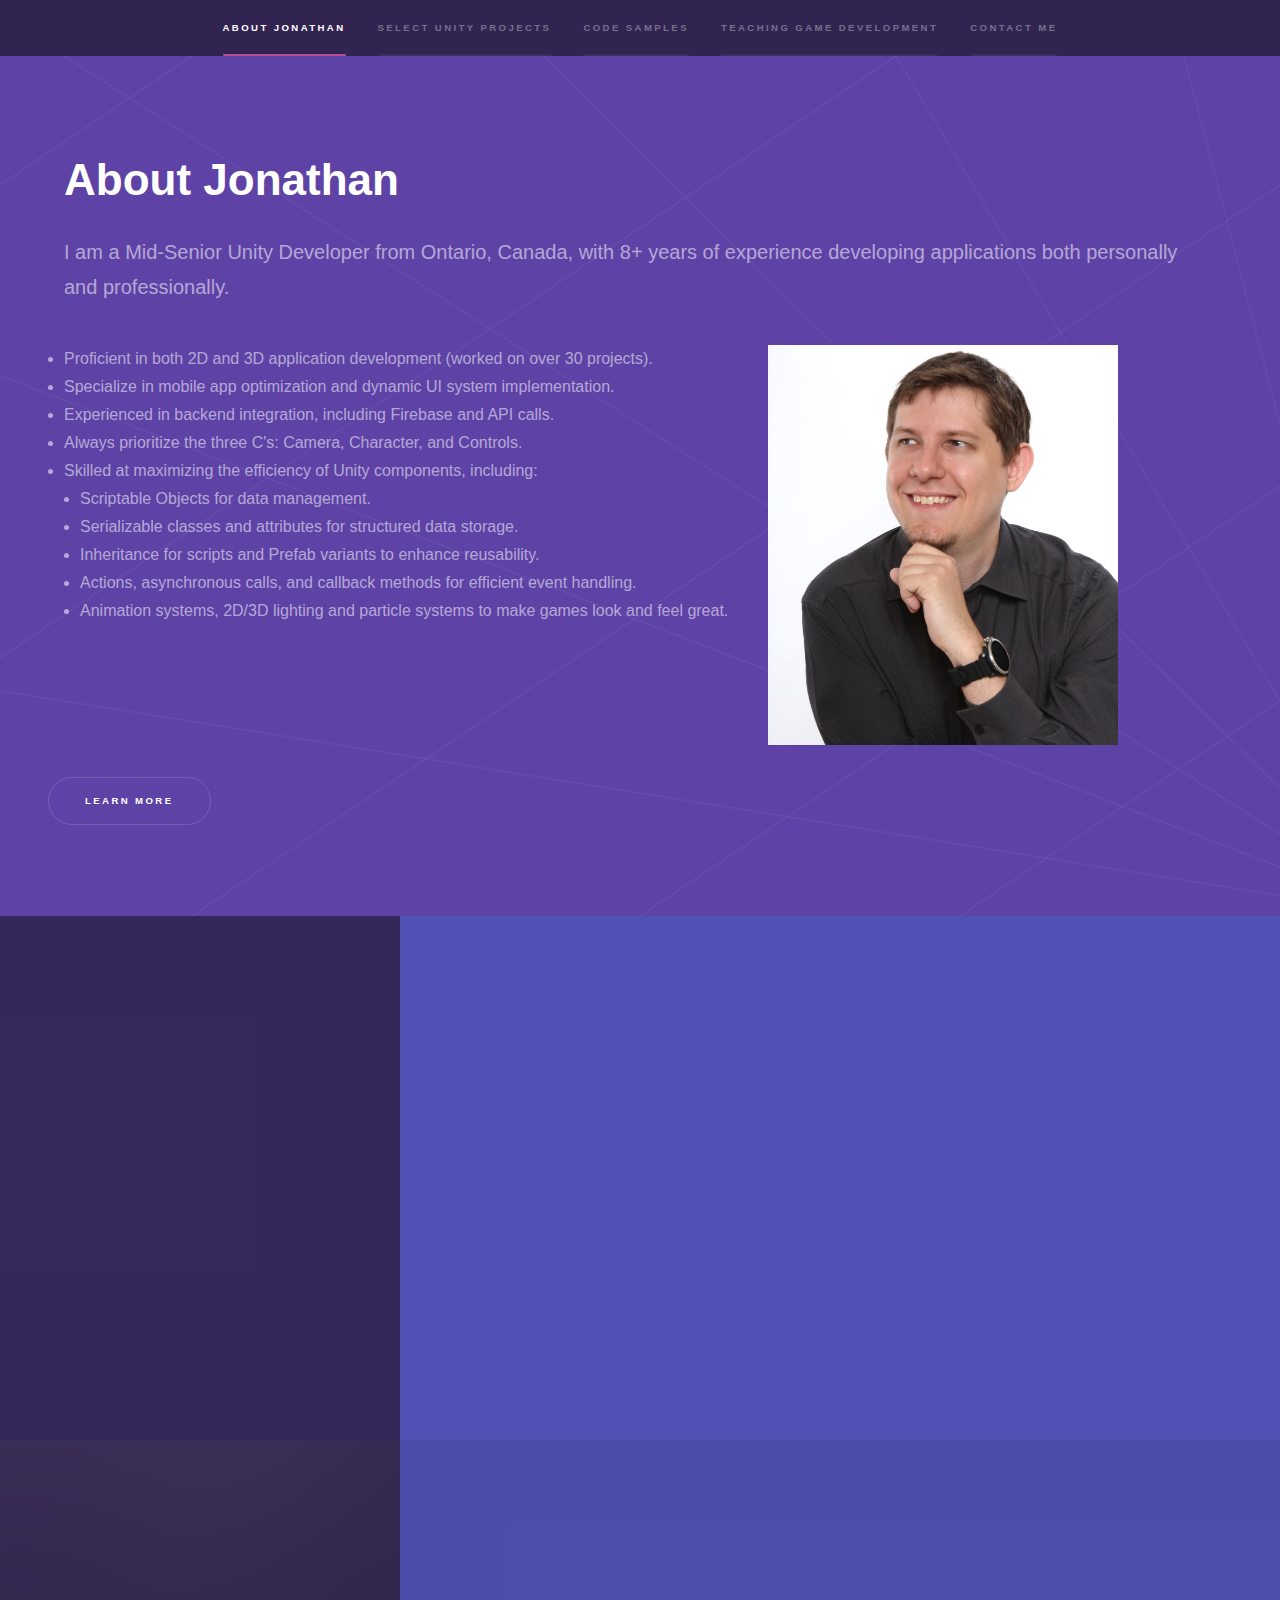
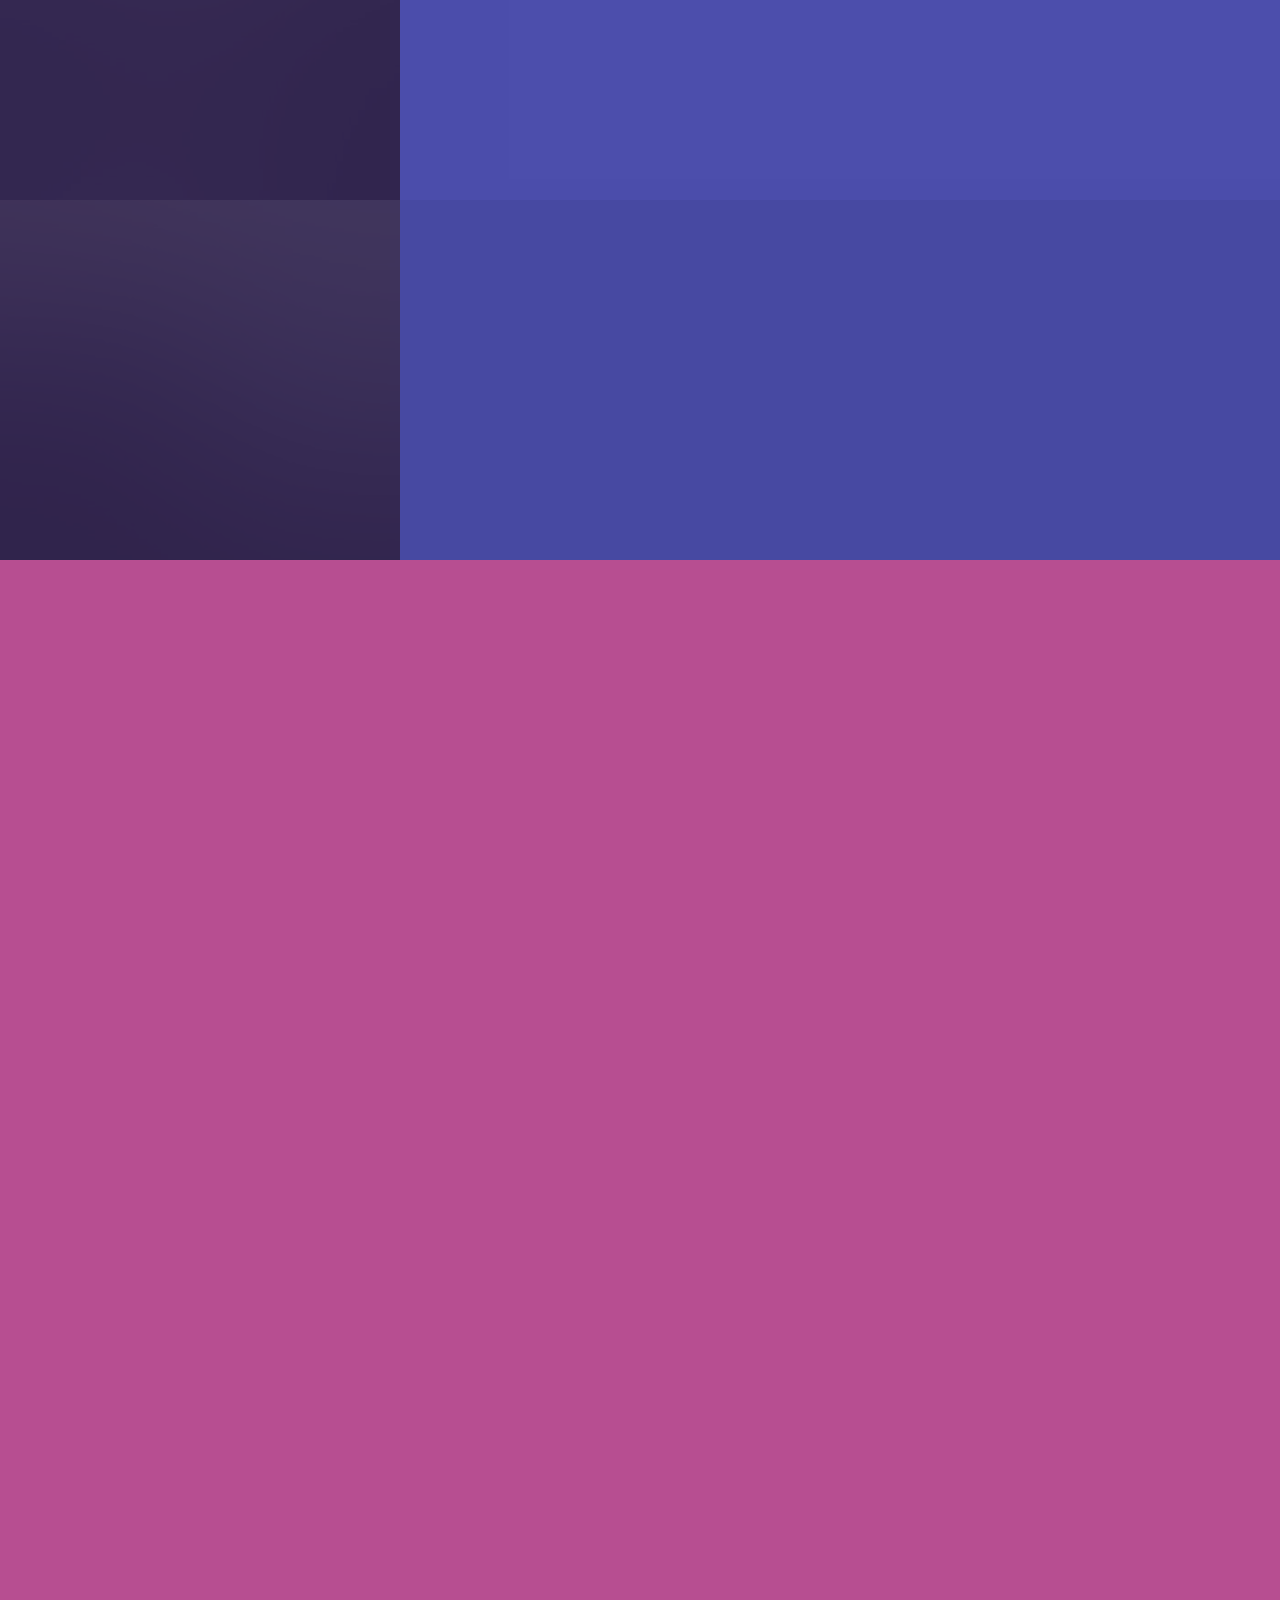
==== index.html @ 23753775 "March 5-2" ====
<!DOCTYPE HTML>
<!--
	Hyperspace by HTML5 UP
	html5up.net | @ajlkn
	Free for personal and commercial use under the CCA 3.0 license (html5up.net/license)
-->
<html>
	<head>
		<title>Jonathan Holowka - Unity Developer</title>
		<meta charset="utf-8" />
		<meta name="viewport" content="width=device-width, initial-scale=1, user-scalable=no" />
		<link rel="stylesheet" href="assets/css/main.css" />
		<noscript><link rel="stylesheet" href="assets/css/noscript.css" /></noscript>
	</head>
	<body class="is-preload">

		<!-- Sidebar -->
			<section id="sidebar">
				<div class="inner">
					<nav>
						<ul>
							<li><a href="#intro">About Jonathan</a></li>
							<li><a href="#one">Select Unity Projects</a></li>
							<li><a href="#two">Code Samples</a></li>
							<li><a href="#three">Teaching Game Development</a></li>
							<li><a href="#four">Contact Me</a></li>
						</ul>
					</nav>
				</div>
			</section>

		<!-- Wrapper -->
			<div id="wrapper">

				<!-- Intro -->
					<section id="intro" class="wrapper style1 fullscreen fade-up">
						<div class="inner">
							<h1>About Jonathan</h1>
							<p>I am a Mid-Senior Unity Developer from Ontario, Canada, with 8+ years of experience developing applications both personally and professionally.</p>
							<ul class = "actions">
							<ul>
								<li>
								Proficient in both 2D and 3D application development (worked on over 30 projects).
								</li>
								<li>
								Specialize in mobile app optimization and dynamic UI system implementation.
								</li>
								<li>
								Experienced in backend integration, including Firebase and API calls.
								</li>
								<li>
								Always prioritize the three C's: Camera, Character, and Controls.
								</li>
								<li>
								Skilled at maximizing the efficiency of Unity components, including:
								<ul>
									<li>Scriptable Objects for data management.</li>
									<li>Serializable classes and attributes for structured data storage.</li>
									<li>Inheritance for scripts and Prefab variants to enhance reusability.</li>
									<li>Actions, asynchronous calls, and callback methods for efficient event handling.</li>
									<li>Animation systems, 2D/3D lighting and particle systems to make games look and feel great.</li>
								</ul>
								</li>
							</ul>
							<img src="images/jonathan2.jpg" alt="Jonathan Holowka - Unity Developer"
     						style="width: 350px; height: 400px; object-fit: cover;">
							</ul>
							<ul class="actions">
								<li><a href="#one" class="button scrolly">Learn more</a></li>
							</ul>
						</div>
					</section>

				<!-- One -->
					<section id="one" class="wrapper style2 spotlights">
						<section>
							<a href="#" class="image"><img src="gifs/zbb1.gif" alt="Zombie Barrel Blast Gameplay" data-position="center center" /></a>
							<div class="content">
								<div class="inner">
									<h2>Zombie Barrel Blast</h2>
										<p>This is a 2D platformer game, currently under development.
											I am the Lead Unity Developer and the Project Manager for the small multidisciplinary team
											responsible for this game's development. Its features include:
									</p>
									<ul class="actions">
										<ul>
											<li>Realistic physics</li>
											<li>Procedural level generation</li>
											<li>Custom levels with editor tools</li>
											<li>Day/night cycles and weather</li>
										</ul>
										<ul>
											<li>Enemy AI for player detection and chasing</li>
											<li>Parallax, Post-Processing and VFX</li>
											<li>Character select</li>
											<li>Achievements and statistics</li>
										</ul>
									</ul>

									<ul class="actions">
										<li><a href="generic.html" class="button">Deep Dive</a></li>
										<li><a href="https://impress.games/press-kit/wild-cockatiel-games/zombie-barrel-blast" target="_blank" class="button">Press Kit</a></li>
										<li><a href="https://store.steampowered.com/app/1941490/Zombie_Barrel_Blast/?beta=0" target="_blank" class="button">Steam Page</a></li>
									</ul>
								</div>
							</div>
						</section>
						<section>
							<a href="#" class="image"><img src="images/pic02.jpg" alt="" data-position="top center" /></a>
							<div class="content">
								<div class="inner">
									<h2>MyDojo World</h2>
									<p>This is a 2D-isometric "city-builder" game I was the lead developer for during my tenure at Raccoopack Media. The project involved
										building a decoration system, an adventure mode, a level-up system, and integrating Firebase API for data transfer between Unity and React.
									</p>
									<ul class="actions">
										<li><a href="generic.html" class="button">Learn more</a></li>
									</ul>
								</div>
							</div>
						</section>
						<section>
							<a href="#" class="image"><img src="images/pic03.jpg" alt="" data-position="25% 25%" /></a>
							<div class="content">
								<div class="inner">
									<h2>Ultricies aliquam</h2>
									<p>Phasellus convallis elit id ullamcorper pulvinar. Duis aliquam turpis mauris, eu ultricies erat malesuada quis. Aliquam dapibus.</p>
									<ul class="actions">
										<li><a href="generic.html" class="button">Learn more</a></li>
									</ul>
								</div>
							</div>
						</section>
					</section>

				<!-- Two -->
					<section id="two" class="wrapper style3 fade-up">
						<div class="inner">
							<h2>Code Samples</h2>
							<p>Phasellus convallis elit id ullamcorper pulvinar. Duis aliquam turpis mauris, eu ultricies erat malesuada quis. Aliquam dapibus, lacus eget hendrerit bibendum, urna est aliquam sem, sit amet imperdiet est velit quis lorem.</p>
							<div class="features">
								<section>
									<span class="icon solid major fa-code"></span>
									<h3>Lorem ipsum amet</h3>
									<p>Phasellus convallis elit id ullam corper amet et pulvinar. Duis aliquam turpis mauris, sed ultricies erat dapibus.</p>
								</section>
								<section>
									<span class="icon solid major fa-lock"></span>
									<h3>Aliquam sed nullam</h3>
									<p>Phasellus convallis elit id ullam corper amet et pulvinar. Duis aliquam turpis mauris, sed ultricies erat dapibus.</p>
								</section>
								<section>
									<span class="icon solid major fa-cog"></span>
									<h3>Sed erat ullam corper</h3>
									<p>Phasellus convallis elit id ullam corper amet et pulvinar. Duis aliquam turpis mauris, sed ultricies erat dapibus.</p>
								</section>
								<section>
									<span class="icon solid major fa-desktop"></span>
									<h3>Veroeros quis lorem</h3>
									<p>Phasellus convallis elit id ullam corper amet et pulvinar. Duis aliquam turpis mauris, sed ultricies erat dapibus.</p>
								</section>
								<section>
									<span class="icon solid major fa-link"></span>
									<h3>Urna quis bibendum</h3>
									<p>Phasellus convallis elit id ullam corper amet et pulvinar. Duis aliquam turpis mauris, sed ultricies erat dapibus.</p>
								</section>
								<section>
									<span class="icon major fa-gem"></span>
									<h3>Aliquam urna dapibus</h3>
									<p>Phasellus convallis elit id ullam corper amet et pulvinar. Duis aliquam turpis mauris, sed ultricies erat dapibus.</p>
								</section>
							</div>
							<ul class="actions">
								<li><a href="generic.html" class="button">Learn more</a></li>
							</ul>
						</div>
					</section>

									<!-- Three -->
					<section id="three" class="wrapper style3 fade-up">
						<div class="inner">
							<h2>Teaching Game Development</h2>
							<p>Phasellus convallis elit id ullamcorper pulvinar. Duis aliquam turpis mauris, eu ultricies erat malesuada quis. Aliquam dapibus, lacus eget hendrerit bibendum, urna est aliquam sem, sit amet imperdiet est velit quis lorem.</p>
							<div class="features">
								<section>
									<span class="icon solid major fa-code"></span>
									<h3>Lorem ipsum amet</h3>
									<p>Phasellus convallis elit id ullam corper amet et pulvinar. Duis aliquam turpis mauris, sed ultricies erat dapibus.</p>
								</section>
								<section>
									<span class="icon solid major fa-lock"></span>
									<h3>Aliquam sed nullam</h3>
									<p>Phasellus convallis elit id ullam corper amet et pulvinar. Duis aliquam turpis mauris, sed ultricies erat dapibus.</p>
								</section>
								<section>
									<span class="icon solid major fa-cog"></span>
									<h3>Sed erat ullam corper</h3>
									<p>Phasellus convallis elit id ullam corper amet et pulvinar. Duis aliquam turpis mauris, sed ultricies erat dapibus.</p>
								</section>
								<section>
									<span class="icon solid major fa-desktop"></span>
									<h3>Veroeros quis lorem</h3>
									<p>Phasellus convallis elit id ullam corper amet et pulvinar. Duis aliquam turpis mauris, sed ultricies erat dapibus.</p>
								</section>
								<section>
									<span class="icon solid major fa-link"></span>
									<h3>Urna quis bibendum</h3>
									<p>Phasellus convallis elit id ullam corper amet et pulvinar. Duis aliquam turpis mauris, sed ultricies erat dapibus.</p>
								</section>
								<section>
									<span class="icon major fa-gem"></span>
									<h3>Aliquam urna dapibus</h3>
									<p>Phasellus convallis elit id ullam corper amet et pulvinar. Duis aliquam turpis mauris, sed ultricies erat dapibus.</p>
								</section>
							</div>
							<ul class="actions">
								<li><a href="generic.html" class="button">Learn more</a></li>
							</ul>
						</div>
					</section>

				<!-- Three -->
					<section id="four" class="wrapper style1 fade-up">
						<div class="inner">
							<h2>Contact Me</h2>
							<p>Phasellus convallis elit id ullamcorper pulvinar. Duis aliquam turpis mauris, eu ultricies erat malesuada quis. Aliquam dapibus, lacus eget hendrerit bibendum, urna est aliquam sem, sit amet imperdiet est velit quis lorem.</p>
							<div class="split style1">
								<section>
									<form method="post" action="https://formsubmit.co/jholowka@gmail.com">
										<div class="fields">
											<div class="field half">
												<label for="name">Name</label>
												<input type="text" name="name" id="name" />
											</div>
											<div class="field half">
												<label for="email">Email</label>
												<input type="text" name="email" id="email" />
											</div>
											<div class="field">
												<label for="message">Message</label>
												<textarea name="message" id="message" rows="5"></textarea>
											</div>
										</div>
										<ul class="actions">
											<li><a href="" class="button submit">Send Message</a></li>
										</ul>
									</form>
								</section>
								<section>
									<ul class="contact">
										<li>
											<h3>Email</h3>
											<a href="#">jholowka@gmail.com</a>
										</li>
										<li>
											<h3>Phone</h3>
											<span>(647) 231-7278</span>
										</li>
										<li>
											<h3>Social</h3>
											<ul class="icons">
												<li><a href="https://www.youtube.com/@wildcockatielgames" class="icon brands fa-youtube"  target="_blank" rel="noopener noreferrer"><span class="label">YouTube</span></a></li>
												<li><a href="https://github.com/jholowka" class="icon brands fa-github"><span class="label"  target="_blank" rel="noopener noreferrer">GitHub</span></a></li>
												<li><a href="https://www.linkedin.com/in/jonathan-holowka/" class="icon brands fa-linkedin-in"  target="_blank" rel="noopener noreferrer"><span class="label">LinkedIn</span></a></li>
											</ul>
										</li>
									</ul>
								</section>
							</div>
						</div>
					</section>

			</div>

		<!-- Footer -->
			<footer id="footer" class="wrapper style1-alt">
				<div class="inner">
					<ul class="menu">
						<li>&copy; Untitled. All rights reserved.</li><li>Design: <a href="http://html5up.net">HTML5 UP</a></li>
					</ul>
				</div>
			</footer>

		<!-- Scripts -->
			<script src="assets/js/jquery.min.js"></script>
			<script src="assets/js/jquery.scrollex.min.js"></script>
			<script src="assets/js/jquery.scrolly.min.js"></script>
			<script src="assets/js/browser.min.js"></script>
			<script src="assets/js/breakpoints.min.js"></script>
			<script src="assets/js/util.js"></script>
			<script src="assets/js/main.js"></script>

	</body>
</html>
---- assets/css/main.css ----
@import url(fontawesome-all.min.css);

/*
	Hyperspace by HTML5 UP
	html5up.net | @ajlkn
	Free for personal and commercial use under the CCA 3.0 license (html5up.net/license)
*/

html, body, div, span, applet, object,
iframe, h1, h2, h3, h4, h5, h6, p, blockquote,
pre, a, abbr, acronym, address, big, cite,
code, del, dfn, em, img, ins, kbd, q, s, samp,
small, strike, strong, sub, sup, tt, var, b,
u, i, center, dl, dt, dd, ol, ul, li, fieldset,
form, label, legend, table, caption, tbody,
tfoot, thead, tr, th, td, article, aside,
canvas, details, embed, figure, figcaption,
footer, header, hgroup, menu, nav, output, ruby,
section, summary, time, mark, audio, video {
	margin: 0;
	padding: 0;
	border: 0;
	font-size: 100%;
	font: inherit;
	vertical-align: baseline;}

article, aside, details, figcaption, figure,
footer, header, hgroup, menu, nav, section {
	display: block;}

body {
	line-height: 1;
}

ol, ul {
	list-style: none;
}

blockquote, q {
	quotes: none;
}

	blockquote:before, blockquote:after, q:before, q:after {
		content: '';
		content: none;
	}

table {
	border-collapse: collapse;
	border-spacing: 0;
}

body {
	-webkit-text-size-adjust: none;
}

mark {
	background-color: transparent;
	color: inherit;
}

input::-moz-focus-inner {
	border: 0;
	padding: 0;
}

input, select, textarea {
	-moz-appearance: none;
	-webkit-appearance: none;
	-ms-appearance: none;
	appearance: none;
}

/* Basic */

	@-ms-viewport {
		width: device-width;
	}

	body {
		-ms-overflow-style: scrollbar;
	}

	@media screen and (max-width: 480px) {

		html, body {
			min-width: 320px;
		}

	}

	html {
		box-sizing: border-box;
	}

	*, *:before, *:after {
		box-sizing: inherit;
	}

	body {
		background: #312450;
	}

		body.is-preload *, body.is-preload *:before, body.is-preload *:after {
			-moz-animation: none !important;
			-webkit-animation: none !important;
			-ms-animation: none !important;
			animation: none !important;
			-moz-transition: none !important;
			-webkit-transition: none !important;
			-ms-transition: none !important;
			transition: none !important;
		}

/* Type */

	body, input, select, textarea {
		color: rgba(255, 255, 255, 0.55);
		font-family: Arial, Helvetica, sans-serif;
		font-size: 16.5pt;
		font-weight: normal;
		line-height: 1.75;
	}

		@media screen and (max-width: 1680px) {

			body, input, select, textarea {
				font-size: 13pt;
			}

		}

		@media screen and (max-width: 1280px) {

			body, input, select, textarea {
				font-size: 12pt;
			}

		}

		@media screen and (max-width: 360px) {

			body, input, select, textarea {
				font-size: 11pt;
			}

		}

	a {
		-moz-transition: color 0.2s ease, border-bottom-color 0.2s ease;
		-webkit-transition: color 0.2s ease, border-bottom-color 0.2s ease;
		-ms-transition: color 0.2s ease, border-bottom-color 0.2s ease;
		transition: color 0.2s ease, border-bottom-color 0.2s ease;
		border-bottom: dotted 1px rgba(255, 255, 255, 0.35);
		color: inherit;
		text-decoration: none;
	}

		a:hover {
			border-bottom-color: transparent;
			color: #ffffff;
		}

	strong, b {
		color: #ffffff;
		font-weight: bold;
	}

	em, i {
		font-style: italic;
	}

	p {
		margin: 0 0 2em 0;
	}

	h1, h2, h3, h4, h5, h6 {
		color: #ffffff;
		font-weight: bold;
		line-height: 1.5;
		margin: 0 0 0.5em 0;
	}

		h1 a, h2 a, h3 a, h4 a, h5 a, h6 a {
			color: inherit;
			text-decoration: none;
		}

	h1 {
		font-size: 2.75em;
	}

		h1.major {
			margin: 0 0 1.3em 0;
			position: relative;
			padding-bottom: 0.35em;
		}

			h1.major:after {
				background-image: -moz-linear-gradient(to right, #5e42a6, #b74e91);
				background-image: -webkit-linear-gradient(to right, #5e42a6, #b74e91);
				background-image: -ms-linear-gradient(to right, #5e42a6, #b74e91);
				background-image: linear-gradient(to right, #5e42a6, #b74e91);
				-moz-transition: max-width 0.2s ease;
				-webkit-transition: max-width 0.2s ease;
				-ms-transition: max-width 0.2s ease;
				transition: max-width 0.2s ease;
				border-radius: 0.2em;
				bottom: 0;
				content: '';
				height: 0.05em;
				position: absolute;
				right: 0;
				width: 100%;
			}

	h2 {
		font-size: 1.75em;
	}

	h3 {
		font-size: 1.1em;
	}

	h4 {
		font-size: 1em;
	}

	h5 {
		font-size: 0.8em;
	}

	h6 {
		font-size: 0.6em;
	}

	@media screen and (max-width: 736px) {

		h1 {
			font-size: 2em;
		}

		h2 {
			font-size: 1.25em;
		}

		h3 {
			font-size: 1em;
		}

		h4 {
			font-size: 0.8em;
		}

		h5 {
			font-size: 0.6em;
		}

		h6 {
			font-size: 0.6em;
		}

	}

	sub {
		font-size: 0.8em;
		position: relative;
		top: 0.5em;
	}

	sup {
		font-size: 0.8em;
		position: relative;
		top: -0.5em;
	}

	blockquote {
		border-left: solid 4px rgba(255, 255, 255, 0.15);
		font-style: italic;
		margin: 0 0 2em 0;
		padding: 0.5em 0 0.5em 2em;
	}

	code {
		background: rgba(255, 255, 255, 0.05);
		border-radius: 0.25em;
		border: solid 1px rgba(255, 255, 255, 0.15);
		font-family: "Courier New", monospace;
		font-size: 0.9em;
		margin: 0 0.25em;
		padding: 0.25em 0.65em;
	}

	pre {
		-webkit-overflow-scrolling: touch;
		font-family: "Courier New", monospace;
		font-size: 0.9em;
		margin: 0 0 2em 0;
	}

		pre code {
			display: block;
			line-height: 1.75em;
			padding: 1em 1.5em;
			overflow-x: auto;
		}

	hr {
		border: 0;
		border-bottom: solid 1px rgba(255, 255, 255, 0.15);
		margin: 2em 0;
	}

		hr.major {
			margin: 3em 0;
		}

	.align-left {
		text-align: left;
	}

	.align-center {
		text-align: center;
	}

	.align-right {
		text-align: right;
	}

/* Row */

	.row {
		display: flex;
		flex-wrap: wrap;
		box-sizing: border-box;
		align-items: stretch;
	}

		.row > * {
			box-sizing: border-box;
		}

		.row.gtr-uniform > * > :last-child {
			margin-bottom: 0;
		}

		.row.aln-left {
			justify-content: flex-start;
		}

		.row.aln-center {
			justify-content: center;
		}

		.row.aln-right {
			justify-content: flex-end;
		}

		.row.aln-top {
			align-items: flex-start;
		}

		.row.aln-middle {
			align-items: center;
		}

		.row.aln-bottom {
			align-items: flex-end;
		}

		.row > .imp {
			order: -1;
		}

		.row > .col-1 {
			width: 8.33333%;
		}

		.row > .off-1 {
			margin-left: 8.33333%;
		}

		.row > .col-2 {
			width: 16.66667%;
		}

		.row > .off-2 {
			margin-left: 16.66667%;
		}

		.row > .col-3 {
			width: 25%;
		}

		.row > .off-3 {
			margin-left: 25%;
		}

		.row > .col-4 {
			width: 33.33333%;
		}

		.row > .off-4 {
			margin-left: 33.33333%;
		}

		.row > .col-5 {
			width: 41.66667%;
		}

		.row > .off-5 {
			margin-left: 41.66667%;
		}

		.row > .col-6 {
			width: 50%;
		}

		.row > .off-6 {
			margin-left: 50%;
		}

		.row > .col-7 {
			width: 58.33333%;
		}

		.row > .off-7 {
			margin-left: 58.33333%;
		}

		.row > .col-8 {
			width: 66.66667%;
		}

		.row > .off-8 {
			margin-left: 66.66667%;
		}

		.row > .col-9 {
			width: 75%;
		}

		.row > .off-9 {
			margin-left: 75%;
		}

		.row > .col-10 {
			width: 83.33333%;
		}

		.row > .off-10 {
			margin-left: 83.33333%;
		}

		.row > .col-11 {
			width: 91.66667%;
		}

		.row > .off-11 {
			margin-left: 91.66667%;
		}

		.row > .col-12 {
			width: 100%;
		}

		.row > .off-12 {
			margin-left: 100%;
		}

		.row.gtr-0 {
			margin-top: 0;
			margin-left: 0em;
		}

			.row.gtr-0 > * {
				padding: 0 0 0 0em;
			}

			.row.gtr-0.gtr-uniform {
				margin-top: 0em;
			}

				.row.gtr-0.gtr-uniform > * {
					padding-top: 0em;
				}

		.row.gtr-25 {
			margin-top: 0;
			margin-left: -0.375em;
		}

			.row.gtr-25 > * {
				padding: 0 0 0 0.375em;
			}

			.row.gtr-25.gtr-uniform {
				margin-top: -0.375em;
			}

				.row.gtr-25.gtr-uniform > * {
					padding-top: 0.375em;
				}

		.row.gtr-50 {
			margin-top: 0;
			margin-left: -0.75em;
		}

			.row.gtr-50 > * {
				padding: 0 0 0 0.75em;
			}

			.row.gtr-50.gtr-uniform {
				margin-top: -0.75em;
			}

				.row.gtr-50.gtr-uniform > * {
					padding-top: 0.75em;
				}

		.row {
			margin-top: 0;
			margin-left: -1.5em;
		}

			.row > * {
				padding: 0 0 0 1.5em;
			}

			.row.gtr-uniform {
				margin-top: -1.5em;
			}

				.row.gtr-uniform > * {
					padding-top: 1.5em;
				}

		.row.gtr-150 {
			margin-top: 0;
			margin-left: -2.25em;
		}

			.row.gtr-150 > * {
				padding: 0 0 0 2.25em;
			}

			.row.gtr-150.gtr-uniform {
				margin-top: -2.25em;
			}

				.row.gtr-150.gtr-uniform > * {
					padding-top: 2.25em;
				}

		.row.gtr-200 {
			margin-top: 0;
			margin-left: -3em;
		}

			.row.gtr-200 > * {
				padding: 0 0 0 3em;
			}

			.row.gtr-200.gtr-uniform {
				margin-top: -3em;
			}

				.row.gtr-200.gtr-uniform > * {
					padding-top: 3em;
				}

		@media screen and (max-width: 1680px) {

			.row {
				display: flex;
				flex-wrap: wrap;
				box-sizing: border-box;
				align-items: stretch;
			}

				.row > * {
					box-sizing: border-box;
				}

				.row.gtr-uniform > * > :last-child {
					margin-bottom: 0;
				}

				.row.aln-left {
					justify-content: flex-start;
				}

				.row.aln-center {
					justify-content: center;
				}

				.row.aln-right {
					justify-content: flex-end;
				}

				.row.aln-top {
					align-items: flex-start;
				}

				.row.aln-middle {
					align-items: center;
				}

				.row.aln-bottom {
					align-items: flex-end;
				}

				.row > .imp-xlarge {
					order: -1;
				}

				.row > .col-1-xlarge {
					width: 8.33333%;
				}

				.row > .off-1-xlarge {
					margin-left: 8.33333%;
				}

				.row > .col-2-xlarge {
					width: 16.66667%;
				}

				.row > .off-2-xlarge {
					margin-left: 16.66667%;
				}

				.row > .col-3-xlarge {
					width: 25%;
				}

				.row > .off-3-xlarge {
					margin-left: 25%;
				}

				.row > .col-4-xlarge {
					width: 33.33333%;
				}

				.row > .off-4-xlarge {
					margin-left: 33.33333%;
				}

				.row > .col-5-xlarge {
					width: 41.66667%;
				}

				.row > .off-5-xlarge {
					margin-left: 41.66667%;
				}

				.row > .col-6-xlarge {
					width: 50%;
				}

				.row > .off-6-xlarge {
					margin-left: 50%;
				}

				.row > .col-7-xlarge {
					width: 58.33333%;
				}

				.row > .off-7-xlarge {
					margin-left: 58.33333%;
				}

				.row > .col-8-xlarge {
					width: 66.66667%;
				}

				.row > .off-8-xlarge {
					margin-left: 66.66667%;
				}

				.row > .col-9-xlarge {
					width: 75%;
				}

				.row > .off-9-xlarge {
					margin-left: 75%;
				}

				.row > .col-10-xlarge {
					width: 83.33333%;
				}

				.row > .off-10-xlarge {
					margin-left: 83.33333%;
				}

				.row > .col-11-xlarge {
					width: 91.66667%;
				}

				.row > .off-11-xlarge {
					margin-left: 91.66667%;
				}

				.row > .col-12-xlarge {
					width: 100%;
				}

				.row > .off-12-xlarge {
					margin-left: 100%;
				}

				.row.gtr-0 {
					margin-top: 0;
					margin-left: 0em;
				}

					.row.gtr-0 > * {
						padding: 0 0 0 0em;
					}

					.row.gtr-0.gtr-uniform {
						margin-top: 0em;
					}

						.row.gtr-0.gtr-uniform > * {
							padding-top: 0em;
						}

				.row.gtr-25 {
					margin-top: 0;
					margin-left: -0.375em;
				}

					.row.gtr-25 > * {
						padding: 0 0 0 0.375em;
					}

					.row.gtr-25.gtr-uniform {
						margin-top: -0.375em;
					}

						.row.gtr-25.gtr-uniform > * {
							padding-top: 0.375em;
						}

				.row.gtr-50 {
					margin-top: 0;
					margin-left: -0.75em;
				}

					.row.gtr-50 > * {
						padding: 0 0 0 0.75em;
					}

					.row.gtr-50.gtr-uniform {
						margin-top: -0.75em;
					}

						.row.gtr-50.gtr-uniform > * {
							padding-top: 0.75em;
						}

				.row {
					margin-top: 0;
					margin-left: -1.5em;
				}

					.row > * {
						padding: 0 0 0 1.5em;
					}

					.row.gtr-uniform {
						margin-top: -1.5em;
					}

						.row.gtr-uniform > * {
							padding-top: 1.5em;
						}

				.row.gtr-150 {
					margin-top: 0;
					margin-left: -2.25em;
				}

					.row.gtr-150 > * {
						padding: 0 0 0 2.25em;
					}

					.row.gtr-150.gtr-uniform {
						margin-top: -2.25em;
					}

						.row.gtr-150.gtr-uniform > * {
							padding-top: 2.25em;
						}

				.row.gtr-200 {
					margin-top: 0;
					margin-left: -3em;
				}

					.row.gtr-200 > * {
						padding: 0 0 0 3em;
					}

					.row.gtr-200.gtr-uniform {
						margin-top: -3em;
					}

						.row.gtr-200.gtr-uniform > * {
							padding-top: 3em;
						}

		}

		@media screen and (max-width: 1280px) {

			.row {
				display: flex;
				flex-wrap: wrap;
				box-sizing: border-box;
				align-items: stretch;
			}

				.row > * {
					box-sizing: border-box;
				}

				.row.gtr-uniform > * > :last-child {
					margin-bottom: 0;
				}

				.row.aln-left {
					justify-content: flex-start;
				}

				.row.aln-center {
					justify-content: center;
				}

				.row.aln-right {
					justify-content: flex-end;
				}

				.row.aln-top {
					align-items: flex-start;
				}

				.row.aln-middle {
					align-items: center;
				}

				.row.aln-bottom {
					align-items: flex-end;
				}

				.row > .imp-large {
					order: -1;
				}

				.row > .col-1-large {
					width: 8.33333%;
				}

				.row > .off-1-large {
					margin-left: 8.33333%;
				}

				.row > .col-2-large {
					width: 16.66667%;
				}

				.row > .off-2-large {
					margin-left: 16.66667%;
				}

				.row > .col-3-large {
					width: 25%;
				}

				.row > .off-3-large {
					margin-left: 25%;
				}

				.row > .col-4-large {
					width: 33.33333%;
				}

				.row > .off-4-large {
					margin-left: 33.33333%;
				}

				.row > .col-5-large {
					width: 41.66667%;
				}

				.row > .off-5-large {
					margin-left: 41.66667%;
				}

				.row > .col-6-large {
					width: 50%;
				}

				.row > .off-6-large {
					margin-left: 50%;
				}

				.row > .col-7-large {
					width: 58.33333%;
				}

				.row > .off-7-large {
					margin-left: 58.33333%;
				}

				.row > .col-8-large {
					width: 66.66667%;
				}

				.row > .off-8-large {
					margin-left: 66.66667%;
				}

				.row > .col-9-large {
					width: 75%;
				}

				.row > .off-9-large {
					margin-left: 75%;
				}

				.row > .col-10-large {
					width: 83.33333%;
				}

				.row > .off-10-large {
					margin-left: 83.33333%;
				}

				.row > .col-11-large {
					width: 91.66667%;
				}

				.row > .off-11-large {
					margin-left: 91.66667%;
				}

				.row > .col-12-large {
					width: 100%;
				}

				.row > .off-12-large {
					margin-left: 100%;
				}

				.row.gtr-0 {
					margin-top: 0;
					margin-left: 0em;
				}

					.row.gtr-0 > * {
						padding: 0 0 0 0em;
					}

					.row.gtr-0.gtr-uniform {
						margin-top: 0em;
					}

						.row.gtr-0.gtr-uniform > * {
							padding-top: 0em;
						}

				.row.gtr-25 {
					margin-top: 0;
					margin-left: -0.375em;
				}

					.row.gtr-25 > * {
						padding: 0 0 0 0.375em;
					}

					.row.gtr-25.gtr-uniform {
						margin-top: -0.375em;
					}

						.row.gtr-25.gtr-uniform > * {
							padding-top: 0.375em;
						}

				.row.gtr-50 {
					margin-top: 0;
					margin-left: -0.75em;
				}

					.row.gtr-50 > * {
						padding: 0 0 0 0.75em;
					}

					.row.gtr-50.gtr-uniform {
						margin-top: -0.75em;
					}

						.row.gtr-50.gtr-uniform > * {
							padding-top: 0.75em;
						}

				.row {
					margin-top: 0;
					margin-left: -1.5em;
				}

					.row > * {
						padding: 0 0 0 1.5em;
					}

					.row.gtr-uniform {
						margin-top: -1.5em;
					}

						.row.gtr-uniform > * {
							padding-top: 1.5em;
						}

				.row.gtr-150 {
					margin-top: 0;
					margin-left: -2.25em;
				}

					.row.gtr-150 > * {
						padding: 0 0 0 2.25em;
					}

					.row.gtr-150.gtr-uniform {
						margin-top: -2.25em;
					}

						.row.gtr-150.gtr-uniform > * {
							padding-top: 2.25em;
						}

				.row.gtr-200 {
					margin-top: 0;
					margin-left: -3em;
				}

					.row.gtr-200 > * {
						padding: 0 0 0 3em;
					}

					.row.gtr-200.gtr-uniform {
						margin-top: -3em;
					}

						.row.gtr-200.gtr-uniform > * {
							padding-top: 3em;
						}

		}

		@media screen and (max-width: 980px) {

			.row {
				display: flex;
				flex-wrap: wrap;
				box-sizing: border-box;
				align-items: stretch;
			}

				.row > * {
					box-sizing: border-box;
				}

				.row.gtr-uniform > * > :last-child {
					margin-bottom: 0;
				}

				.row.aln-left {
					justify-content: flex-start;
				}

				.row.aln-center {
					justify-content: center;
				}

				.row.aln-right {
					justify-content: flex-end;
				}

				.row.aln-top {
					align-items: flex-start;
				}

				.row.aln-middle {
					align-items: center;
				}

				.row.aln-bottom {
					align-items: flex-end;
				}

				.row > .imp-medium {
					order: -1;
				}

				.row > .col-1-medium {
					width: 8.33333%;
				}

				.row > .off-1-medium {
					margin-left: 8.33333%;
				}

				.row > .col-2-medium {
					width: 16.66667%;
				}

				.row > .off-2-medium {
					margin-left: 16.66667%;
				}

				.row > .col-3-medium {
					width: 25%;
				}

				.row > .off-3-medium {
					margin-left: 25%;
				}

				.row > .col-4-medium {
					width: 33.33333%;
				}

				.row > .off-4-medium {
					margin-left: 33.33333%;
				}

				.row > .col-5-medium {
					width: 41.66667%;
				}

				.row > .off-5-medium {
					margin-left: 41.66667%;
				}

				.row > .col-6-medium {
					width: 50%;
				}

				.row > .off-6-medium {
					margin-left: 50%;
				}

				.row > .col-7-medium {
					width: 58.33333%;
				}

				.row > .off-7-medium {
					margin-left: 58.33333%;
				}

				.row > .col-8-medium {
					width: 66.66667%;
				}

				.row > .off-8-medium {
					margin-left: 66.66667%;
				}

				.row > .col-9-medium {
					width: 75%;
				}

				.row > .off-9-medium {
					margin-left: 75%;
				}

				.row > .col-10-medium {
					width: 83.33333%;
				}

				.row > .off-10-medium {
					margin-left: 83.33333%;
				}

				.row > .col-11-medium {
					width: 91.66667%;
				}

				.row > .off-11-medium {
					margin-left: 91.66667%;
				}

				.row > .col-12-medium {
					width: 100%;
				}

				.row > .off-12-medium {
					margin-left: 100%;
				}

				.row.gtr-0 {
					margin-top: 0;
					margin-left: 0em;
				}

					.row.gtr-0 > * {
						padding: 0 0 0 0em;
					}

					.row.gtr-0.gtr-uniform {
						margin-top: 0em;
					}

						.row.gtr-0.gtr-uniform > * {
							padding-top: 0em;
						}

				.row.gtr-25 {
					margin-top: 0;
					margin-left: -0.375em;
				}

					.row.gtr-25 > * {
						padding: 0 0 0 0.375em;
					}

					.row.gtr-25.gtr-uniform {
						margin-top: -0.375em;
					}

						.row.gtr-25.gtr-uniform > * {
							padding-top: 0.375em;
						}

				.row.gtr-50 {
					margin-top: 0;
					margin-left: -0.75em;
				}

					.row.gtr-50 > * {
						padding: 0 0 0 0.75em;
					}

					.row.gtr-50.gtr-uniform {
						margin-top: -0.75em;
					}

						.row.gtr-50.gtr-uniform > * {
							padding-top: 0.75em;
						}

				.row {
					margin-top: 0;
					margin-left: -1.5em;
				}

					.row > * {
						padding: 0 0 0 1.5em;
					}

					.row.gtr-uniform {
						margin-top: -1.5em;
					}

						.row.gtr-uniform > * {
							padding-top: 1.5em;
						}

				.row.gtr-150 {
					margin-top: 0;
					margin-left: -2.25em;
				}

					.row.gtr-150 > * {
						padding: 0 0 0 2.25em;
					}

					.row.gtr-150.gtr-uniform {
						margin-top: -2.25em;
					}

						.row.gtr-150.gtr-uniform > * {
							padding-top: 2.25em;
						}

				.row.gtr-200 {
					margin-top: 0;
					margin-left: -3em;
				}

					.row.gtr-200 > * {
						padding: 0 0 0 3em;
					}

					.row.gtr-200.gtr-uniform {
						margin-top: -3em;
					}

						.row.gtr-200.gtr-uniform > * {
							padding-top: 3em;
						}

		}

		@media screen and (max-width: 736px) {

			.row {
				display: flex;
				flex-wrap: wrap;
				box-sizing: border-box;
				align-items: stretch;
			}

				.row > * {
					box-sizing: border-box;
				}

				.row.gtr-uniform > * > :last-child {
					margin-bottom: 0;
				}

				.row.aln-left {
					justify-content: flex-start;
				}

				.row.aln-center {
					justify-content: center;
				}

				.row.aln-right {
					justify-content: flex-end;
				}

				.row.aln-top {
					align-items: flex-start;
				}

				.row.aln-middle {
					align-items: center;
				}

				.row.aln-bottom {
					align-items: flex-end;
				}

				.row > .imp-small {
					order: -1;
				}

				.row > .col-1-small {
					width: 8.33333%;
				}

				.row > .off-1-small {
					margin-left: 8.33333%;
				}

				.row > .col-2-small {
					width: 16.66667%;
				}

				.row > .off-2-small {
					margin-left: 16.66667%;
				}

				.row > .col-3-small {
					width: 25%;
				}

				.row > .off-3-small {
					margin-left: 25%;
				}

				.row > .col-4-small {
					width: 33.33333%;
				}

				.row > .off-4-small {
					margin-left: 33.33333%;
				}

				.row > .col-5-small {
					width: 41.66667%;
				}

				.row > .off-5-small {
					margin-left: 41.66667%;
				}

				.row > .col-6-small {
					width: 50%;
				}

				.row > .off-6-small {
					margin-left: 50%;
				}

				.row > .col-7-small {
					width: 58.33333%;
				}

				.row > .off-7-small {
					margin-left: 58.33333%;
				}

				.row > .col-8-small {
					width: 66.66667%;
				}

				.row > .off-8-small {
					margin-left: 66.66667%;
				}

				.row > .col-9-small {
					width: 75%;
				}

				.row > .off-9-small {
					margin-left: 75%;
				}

				.row > .col-10-small {
					width: 83.33333%;
				}

				.row > .off-10-small {
					margin-left: 83.33333%;
				}

				.row > .col-11-small {
					width: 91.66667%;
				}

				.row > .off-11-small {
					margin-left: 91.66667%;
				}

				.row > .col-12-small {
					width: 100%;
				}

				.row > .off-12-small {
					margin-left: 100%;
				}

				.row.gtr-0 {
					margin-top: 0;
					margin-left: 0em;
				}

					.row.gtr-0 > * {
						padding: 0 0 0 0em;
					}

					.row.gtr-0.gtr-uniform {
						margin-top: 0em;
					}

						.row.gtr-0.gtr-uniform > * {
							padding-top: 0em;
						}

				.row.gtr-25 {
					margin-top: 0;
					margin-left: -0.375em;
				}

					.row.gtr-25 > * {
						padding: 0 0 0 0.375em;
					}

					.row.gtr-25.gtr-uniform {
						margin-top: -0.375em;
					}

						.row.gtr-25.gtr-uniform > * {
							padding-top: 0.375em;
						}

				.row.gtr-50 {
					margin-top: 0;
					margin-left: -0.75em;
				}

					.row.gtr-50 > * {
						padding: 0 0 0 0.75em;
					}

					.row.gtr-50.gtr-uniform {
						margin-top: -0.75em;
					}

						.row.gtr-50.gtr-uniform > * {
							padding-top: 0.75em;
						}

				.row {
					margin-top: 0;
					margin-left: -1.5em;
				}

					.row > * {
						padding: 0 0 0 1.5em;
					}

					.row.gtr-uniform {
						margin-top: -1.5em;
					}

						.row.gtr-uniform > * {
							padding-top: 1.5em;
						}

				.row.gtr-150 {
					margin-top: 0;
					margin-left: -2.25em;
				}

					.row.gtr-150 > * {
						padding: 0 0 0 2.25em;
					}

					.row.gtr-150.gtr-uniform {
						margin-top: -2.25em;
					}

						.row.gtr-150.gtr-uniform > * {
							padding-top: 2.25em;
						}

				.row.gtr-200 {
					margin-top: 0;
					margin-left: -3em;
				}

					.row.gtr-200 > * {
						padding: 0 0 0 3em;
					}

					.row.gtr-200.gtr-uniform {
						margin-top: -3em;
					}

						.row.gtr-200.gtr-uniform > * {
							padding-top: 3em;
						}

		}

		@media screen and (max-width: 480px) {

			.row {
				display: flex;
				flex-wrap: wrap;
				box-sizing: border-box;
				align-items: stretch;
			}

				.row > * {
					box-sizing: border-box;
				}

				.row.gtr-uniform > * > :last-child {
					margin-bottom: 0;
				}

				.row.aln-left {
					justify-content: flex-start;
				}

				.row.aln-center {
					justify-content: center;
				}

				.row.aln-right {
					justify-content: flex-end;
				}

				.row.aln-top {
					align-items: flex-start;
				}

				.row.aln-middle {
					align-items: center;
				}

				.row.aln-bottom {
					align-items: flex-end;
				}

				.row > .imp-xsmall {
					order: -1;
				}

				.row > .col-1-xsmall {
					width: 8.33333%;
				}

				.row > .off-1-xsmall {
					margin-left: 8.33333%;
				}

				.row > .col-2-xsmall {
					width: 16.66667%;
				}

				.row > .off-2-xsmall {
					margin-left: 16.66667%;
				}

				.row > .col-3-xsmall {
					width: 25%;
				}

				.row > .off-3-xsmall {
					margin-left: 25%;
				}

				.row > .col-4-xsmall {
					width: 33.33333%;
				}

				.row > .off-4-xsmall {
					margin-left: 33.33333%;
				}

				.row > .col-5-xsmall {
					width: 41.66667%;
				}

				.row > .off-5-xsmall {
					margin-left: 41.66667%;
				}

				.row > .col-6-xsmall {
					width: 50%;
				}

				.row > .off-6-xsmall {
					margin-left: 50%;
				}

				.row > .col-7-xsmall {
					width: 58.33333%;
				}

				.row > .off-7-xsmall {
					margin-left: 58.33333%;
				}

				.row > .col-8-xsmall {
					width: 66.66667%;
				}

				.row > .off-8-xsmall {
					margin-left: 66.66667%;
				}

				.row > .col-9-xsmall {
					width: 75%;
				}

				.row > .off-9-xsmall {
					margin-left: 75%;
				}

				.row > .col-10-xsmall {
					width: 83.33333%;
				}

				.row > .off-10-xsmall {
					margin-left: 83.33333%;
				}

				.row > .col-11-xsmall {
					width: 91.66667%;
				}

				.row > .off-11-xsmall {
					margin-left: 91.66667%;
				}

				.row > .col-12-xsmall {
					width: 100%;
				}

				.row > .off-12-xsmall {
					margin-left: 100%;
				}

				.row.gtr-0 {
					margin-top: 0;
					margin-left: 0em;
				}

					.row.gtr-0 > * {
						padding: 0 0 0 0em;
					}

					.row.gtr-0.gtr-uniform {
						margin-top: 0em;
					}

						.row.gtr-0.gtr-uniform > * {
							padding-top: 0em;
						}

				.row.gtr-25 {
					margin-top: 0;
					margin-left: -0.375em;
				}

					.row.gtr-25 > * {
						padding: 0 0 0 0.375em;
					}

					.row.gtr-25.gtr-uniform {
						margin-top: -0.375em;
					}

						.row.gtr-25.gtr-uniform > * {
							padding-top: 0.375em;
						}

				.row.gtr-50 {
					margin-top: 0;
					margin-left: -0.75em;
				}

					.row.gtr-50 > * {
						padding: 0 0 0 0.75em;
					}

					.row.gtr-50.gtr-uniform {
						margin-top: -0.75em;
					}

						.row.gtr-50.gtr-uniform > * {
							padding-top: 0.75em;
						}

				.row {
					margin-top: 0;
					margin-left: -1.5em;
				}

					.row > * {
						padding: 0 0 0 1.5em;
					}

					.row.gtr-uniform {
						margin-top: -1.5em;
					}

						.row.gtr-uniform > * {
							padding-top: 1.5em;
						}

				.row.gtr-150 {
					margin-top: 0;
					margin-left: -2.25em;
				}

					.row.gtr-150 > * {
						padding: 0 0 0 2.25em;
					}

					.row.gtr-150.gtr-uniform {
						margin-top: -2.25em;
					}

						.row.gtr-150.gtr-uniform > * {
							padding-top: 2.25em;
						}

				.row.gtr-200 {
					margin-top: 0;
					margin-left: -3em;
				}

					.row.gtr-200 > * {
						padding: 0 0 0 3em;
					}

					.row.gtr-200.gtr-uniform {
						margin-top: -3em;
					}

						.row.gtr-200.gtr-uniform > * {
							padding-top: 3em;
						}

		}

/* Box */

	.box {
		border-radius: 0.25em;
		border: solid 1px rgba(255, 255, 255, 0.15);
		margin-bottom: 2em;
		padding: 1.5em;
	}

		.box > :last-child,
		.box > :last-child > :last-child,
		.box > :last-child > :last-child > :last-child {
			margin-bottom: 0;
		}

		.box.alt {
			border: 0;
			border-radius: 0;
			padding: 0;
		}

/* Button */

	input[type="submit"],
	input[type="reset"],
	input[type="button"],
	button,
	.button {
		-moz-appearance: none;
		-webkit-appearance: none;
		-ms-appearance: none;
		appearance: none;
		-moz-transition: border-color 0.2s ease;
		-webkit-transition: border-color 0.2s ease;
		-ms-transition: border-color 0.2s ease;
		transition: border-color 0.2s ease;
		background-color: transparent;
		border: solid 1px !important;
		border-color: rgba(255, 255, 255, 0.15) !important;
		border-radius: 3em;
		color: #ffffff !important;
		cursor: pointer;
		display: inline-block;
		font-size: 0.6em;
		font-weight: bold;
		height: calc(4.75em + 2px);
		letter-spacing: 0.25em;
		line-height: 4.75em;
		outline: 0;
		padding: 0 3.75em;
		position: relative;
		text-align: center;
		text-decoration: none;
		text-transform: uppercase;
		white-space: nowrap;
	}

		input[type="submit"]:after,
		input[type="reset"]:after,
		input[type="button"]:after,
		button:after,
		.button:after {
			-moz-transform: scale(0.25);
			-webkit-transform: scale(0.25);
			-ms-transform: scale(0.25);
			transform: scale(0.25);
			pointer-events: none;
			-moz-transition: opacity 0.2s ease, -moz-transform 0.2s ease;
			-webkit-transition: opacity 0.2s ease, -webkit-transform 0.2s ease;
			-ms-transition: opacity 0.2s ease, -ms-transform 0.2s ease;
			transition: opacity 0.2s ease, transform 0.2s ease;
			background: #ffffff;
			border-radius: 3em;
			content: '';
			height: 100%;
			left: 0;
			opacity: 0;
			position: absolute;
			top: 0;
			width: 100%;
		}

		input[type="submit"].icon:before,
		input[type="reset"].icon:before,
		input[type="button"].icon:before,
		button.icon:before,
		.button.icon:before {
			margin-right: 0.75em;
		}

		input[type="submit"].fit,
		input[type="reset"].fit,
		input[type="button"].fit,
		button.fit,
		.button.fit {
			width: 100%;
		}

		input[type="submit"].small,
		input[type="reset"].small,
		input[type="button"].small,
		button.small,
		.button.small {
			font-size: 0.4em;
		}

		input[type="submit"].large,
		input[type="reset"].large,
		input[type="button"].large,
		button.large,
		.button.large {
			font-size: 0.8em;
		}

		input[type="submit"].primary,
		input[type="reset"].primary,
		input[type="button"].primary,
		button.primary,
		.button.primary {
			background-color: #ffffff;
			color: #312450 !important;
		}

			input[type="submit"].primary:after,
			input[type="reset"].primary:after,
			input[type="button"].primary:after,
			button.primary:after,
			.button.primary:after {
				display: none;
			}

		input[type="submit"].disabled, input[type="submit"]:disabled,
		input[type="reset"].disabled,
		input[type="reset"]:disabled,
		input[type="button"].disabled,
		input[type="button"]:disabled,
		button.disabled,
		button:disabled,
		.button.disabled,
		.button:disabled {
			cursor: default;
			opacity: 0.5;
			pointer-events: none;
		}

		input[type="submit"]:hover,
		input[type="reset"]:hover,
		input[type="button"]:hover,
		button:hover,
		.button:hover {
			border-color: rgba(255, 255, 255, 0.55) !important;
		}

			input[type="submit"]:hover:after,
			input[type="reset"]:hover:after,
			input[type="button"]:hover:after,
			button:hover:after,
			.button:hover:after {
				opacity: 0.05;
				-moz-transform: scale(1);
				-webkit-transform: scale(1);
				-ms-transform: scale(1);
				transform: scale(1);
			}

			input[type="submit"]:hover:active,
			input[type="reset"]:hover:active,
			input[type="button"]:hover:active,
			button:hover:active,
			.button:hover:active {
				border-color: #ffffff !important;
			}

				input[type="submit"]:hover:active:after,
				input[type="reset"]:hover:active:after,
				input[type="button"]:hover:active:after,
				button:hover:active:after,
				.button:hover:active:after {
					opacity: 0.1;
				}

/* Features */

	.features {
		display: -moz-flex;
		display: -webkit-flex;
		display: -ms-flex;
		display: flex;
		-moz-flex-wrap: wrap;
		-webkit-flex-wrap: wrap;
		-ms-flex-wrap: wrap;
		flex-wrap: wrap;
		border-radius: 0.25em;
		border: solid 1px rgba(255, 255, 255, 0.15);
		background: rgba(255, 255, 255, 0.05);
		margin: 0 0 2em 0;
	}

		.features section {
			padding: 3.5em 3em 1em 7em ;
			width: 50%;
			border-top: solid 1px rgba(255, 255, 255, 0.15);
			position: relative;
		}

			.features section:nth-child(-n + 2) {
				border-top-width: 0;
			}

			.features section:nth-child(2n) {
				border-left: solid 1px rgba(255, 255, 255, 0.15);
			}

			.features section .icon {
				-moz-transition: opacity 0.5s ease, -moz-transform 0.5s ease;
				-webkit-transition: opacity 0.5s ease, -webkit-transform 0.5s ease;
				-ms-transition: opacity 0.5s ease, -ms-transform 0.5s ease;
				transition: opacity 0.5s ease, transform 0.5s ease;
				-moz-transition-delay: 1s;
				-webkit-transition-delay: 1s;
				-ms-transition-delay: 1s;
				transition-delay: 1s;
				-moz-transform: scale(1);
				-webkit-transform: scale(1);
				-ms-transform: scale(1);
				transform: scale(1);
				position: absolute;
				left: 3em;
				top: 3em;
				opacity: 1;
			}

			.features section:nth-child(1) .icon {
				-moz-transition-delay: 0.15s;
				-webkit-transition-delay: 0.15s;
				-ms-transition-delay: 0.15s;
				transition-delay: 0.15s;
			}

			.features section:nth-child(2) .icon {
				-moz-transition-delay: 0.3s;
				-webkit-transition-delay: 0.3s;
				-ms-transition-delay: 0.3s;
				transition-delay: 0.3s;
			}

			.features section:nth-child(3) .icon {
				-moz-transition-delay: 0.45s;
				-webkit-transition-delay: 0.45s;
				-ms-transition-delay: 0.45s;
				transition-delay: 0.45s;
			}

			.features section:nth-child(4) .icon {
				-moz-transition-delay: 0.6s;
				-webkit-transition-delay: 0.6s;
				-ms-transition-delay: 0.6s;
				transition-delay: 0.6s;
			}

			.features section:nth-child(5) .icon {
				-moz-transition-delay: 0.75s;
				-webkit-transition-delay: 0.75s;
				-ms-transition-delay: 0.75s;
				transition-delay: 0.75s;
			}

			.features section:nth-child(6) .icon {
				-moz-transition-delay: 0.9s;
				-webkit-transition-delay: 0.9s;
				-ms-transition-delay: 0.9s;
				transition-delay: 0.9s;
			}

			.features section:nth-child(7) .icon {
				-moz-transition-delay: 1.05s;
				-webkit-transition-delay: 1.05s;
				-ms-transition-delay: 1.05s;
				transition-delay: 1.05s;
			}

			.features section:nth-child(8) .icon {
				-moz-transition-delay: 1.2s;
				-webkit-transition-delay: 1.2s;
				-ms-transition-delay: 1.2s;
				transition-delay: 1.2s;
			}

			.features section:nth-child(9) .icon {
				-moz-transition-delay: 1.35s;
				-webkit-transition-delay: 1.35s;
				-ms-transition-delay: 1.35s;
				transition-delay: 1.35s;
			}

			.features section:nth-child(10) .icon {
				-moz-transition-delay: 1.5s;
				-webkit-transition-delay: 1.5s;
				-ms-transition-delay: 1.5s;
				transition-delay: 1.5s;
			}

			.features section:nth-child(11) .icon {
				-moz-transition-delay: 1.65s;
				-webkit-transition-delay: 1.65s;
				-ms-transition-delay: 1.65s;
				transition-delay: 1.65s;
			}

			.features section:nth-child(12) .icon {
				-moz-transition-delay: 1.8s;
				-webkit-transition-delay: 1.8s;
				-ms-transition-delay: 1.8s;
				transition-delay: 1.8s;
			}

			.features section:nth-child(13) .icon {
				-moz-transition-delay: 1.95s;
				-webkit-transition-delay: 1.95s;
				-ms-transition-delay: 1.95s;
				transition-delay: 1.95s;
			}

			.features section:nth-child(14) .icon {
				-moz-transition-delay: 2.1s;
				-webkit-transition-delay: 2.1s;
				-ms-transition-delay: 2.1s;
				transition-delay: 2.1s;
			}

			.features section:nth-child(15) .icon {
				-moz-transition-delay: 2.25s;
				-webkit-transition-delay: 2.25s;
				-ms-transition-delay: 2.25s;
				transition-delay: 2.25s;
			}

			.features section:nth-child(16) .icon {
				-moz-transition-delay: 2.4s;
				-webkit-transition-delay: 2.4s;
				-ms-transition-delay: 2.4s;
				transition-delay: 2.4s;
			}

			.features section:nth-child(17) .icon {
				-moz-transition-delay: 2.55s;
				-webkit-transition-delay: 2.55s;
				-ms-transition-delay: 2.55s;
				transition-delay: 2.55s;
			}

			.features section:nth-child(18) .icon {
				-moz-transition-delay: 2.7s;
				-webkit-transition-delay: 2.7s;
				-ms-transition-delay: 2.7s;
				transition-delay: 2.7s;
			}

			.features section:nth-child(19) .icon {
				-moz-transition-delay: 2.85s;
				-webkit-transition-delay: 2.85s;
				-ms-transition-delay: 2.85s;
				transition-delay: 2.85s;
			}

			.features section:nth-child(20) .icon {
				-moz-transition-delay: 3s;
				-webkit-transition-delay: 3s;
				-ms-transition-delay: 3s;
				transition-delay: 3s;
			}

		.features.inactive section .icon {
			-moz-transform: scale(0.5);
			-webkit-transform: scale(0.5);
			-ms-transform: scale(0.5);
			transform: scale(0.5);
			opacity: 0;
		}

		@media screen and (max-width: 980px) {

			.features {
				display: block;
			}

				.features section {
					border-top-width: 1px !important;
					border-left-width: 0 !important;
					width: 100%;
				}

					.features section:first-child {
						border-top-width: 0 !important;
					}

		}

		@media screen and (max-width: 736px) {

			.features section {
				padding: 2.5em 1.5em 0.1em 5.5em ;
			}

				.features section .icon {
					left: 1.5em;
					top: 2em;
				}

		}

		@media screen and (max-width: 480px) {

			.features section {
				padding: 2em 1.5em 0.1em 1.5em ;
			}

				.features section .icon {
					left: 0;
					position: relative;
					top: 0;
				}

		}

/* Form */

	form {
		margin: 0 0 2em 0;
	}

		form > :last-child {
			margin-bottom: 0;
		}

		form > .fields {
			display: -moz-flex;
			display: -webkit-flex;
			display: -ms-flex;
			display: flex;
			-moz-flex-wrap: wrap;
			-webkit-flex-wrap: wrap;
			-ms-flex-wrap: wrap;
			flex-wrap: wrap;
			width: calc(100% + 3em);
			margin: -1.5em 0 2em -1.5em;
		}

			form > .fields > .field {
				-moz-flex-grow: 0;
				-webkit-flex-grow: 0;
				-ms-flex-grow: 0;
				flex-grow: 0;
				-moz-flex-shrink: 0;
				-webkit-flex-shrink: 0;
				-ms-flex-shrink: 0;
				flex-shrink: 0;
				padding: 1.5em 0 0 1.5em;
				width: calc(100% - 1.5em);
			}

				form > .fields > .field.half {
					width: calc(50% - 0.75em);
				}

				form > .fields > .field.third {
					width: calc(100%/3 - 0.5em);
				}

				form > .fields > .field.quarter {
					width: calc(25% - 0.375em);
				}

		@media screen and (max-width: 480px) {

			form > .fields {
				width: calc(100% + 3em);
				margin: -1.5em 0 2em -1.5em;
			}

				form > .fields > .field {
					padding: 1.5em 0 0 1.5em;
					width: calc(100% - 1.5em);
				}

					form > .fields > .field.half {
						width: calc(100% - 1.5em);
					}

					form > .fields > .field.third {
						width: calc(100% - 1.5em);
					}

					form > .fields > .field.quarter {
						width: calc(100% - 1.5em);
					}

		}

	label {
		color: #ffffff;
		font-weight: bold;
		line-height: 1.5;
		margin: 0 0 0.7em 0;
		display: block;
		font-size: 1.1em;
	}

	input[type="text"],
	input[type="password"],
	input[type="email"],
	input[type="tel"],
	select,
	textarea {
		-moz-appearance: none;
		-webkit-appearance: none;
		-ms-appearance: none;
		appearance: none;
		background: rgba(255, 255, 255, 0.05);
		border-radius: 0.25em;
		border: none;
		border: solid 1px rgba(255, 255, 255, 0.15);
		color: inherit;
		display: block;
		outline: 0;
		padding: 0 1em;
		text-decoration: none;
		width: 100%;
	}

		input[type="text"]:invalid,
		input[type="password"]:invalid,
		input[type="email"]:invalid,
		input[type="tel"]:invalid,
		select:invalid,
		textarea:invalid {
			box-shadow: none;
		}

		input[type="text"]:focus,
		input[type="password"]:focus,
		input[type="email"]:focus,
		input[type="tel"]:focus,
		select:focus,
		textarea:focus {
			border-color: #ffffff;
			box-shadow: 0 0 0 1px #ffffff;
		}

	select {
		background-image: url("data:image/svg+xml;charset=utf8,%3Csvg xmlns='http://www.w3.org/2000/svg' width='40' height='40' preserveAspectRatio='none' viewBox='0 0 40 40'%3E%3Cpath d='M9.4,12.3l10.4,10.4l10.4-10.4c0.2-0.2,0.5-0.4,0.9-0.4c0.3,0,0.6,0.1,0.9,0.4l3.3,3.3c0.2,0.2,0.4,0.5,0.4,0.9 c0,0.4-0.1,0.6-0.4,0.9L20.7,31.9c-0.2,0.2-0.5,0.4-0.9,0.4c-0.3,0-0.6-0.1-0.9-0.4L4.3,17.3c-0.2-0.2-0.4-0.5-0.4-0.9 c0-0.4,0.1-0.6,0.4-0.9l3.3-3.3c0.2-0.2,0.5-0.4,0.9-0.4S9.1,12.1,9.4,12.3z' fill='rgba(255, 255, 255, 0.15)' /%3E%3C/svg%3E");
		background-size: 1.25rem;
		background-repeat: no-repeat;
		background-position: calc(100% - 1rem) center;
		height: 2.75em;
		padding-right: 2.75em;
		text-overflow: ellipsis;
	}

		select option {
			color: #ffffff;
			background: #312450;
		}

		select:focus::-ms-value {
			background-color: transparent;
		}

		select::-ms-expand {
			display: none;
		}

	input[type="text"],
	input[type="password"],
	input[type="email"],
	select {
		height: 2.75em;
	}

	textarea {
		padding: 0.75em 1em;
	}

		body.is-ie textarea {
			min-height: 10em;
		}

	input[type="checkbox"],
	input[type="radio"] {
		-moz-appearance: none;
		-webkit-appearance: none;
		-ms-appearance: none;
		appearance: none;
		display: block;
		float: left;
		margin-right: -2em;
		opacity: 0;
		width: 1em;
		z-index: -1;
	}

		input[type="checkbox"] + label,
		input[type="radio"] + label {
			text-decoration: none;
			color: rgba(255, 255, 255, 0.55);
			cursor: pointer;
			display: inline-block;
			font-size: 1em;
			font-weight: normal;
			padding-left: 2.4em;
			padding-right: 0.75em;
			position: relative;
		}

			input[type="checkbox"] + label:before,
			input[type="radio"] + label:before {
				-moz-osx-font-smoothing: grayscale;
				-webkit-font-smoothing: antialiased;
				display: inline-block;
				font-style: normal;
				font-variant: normal;
				text-rendering: auto;
				line-height: 1;
				text-transform: none !important;
				font-family: 'Font Awesome 5 Free';
				font-weight: 900;
			}

			input[type="checkbox"] + label:before,
			input[type="radio"] + label:before {
				background: rgba(255, 255, 255, 0.05);
				border-radius: 0.25em;
				border: solid 1px rgba(255, 255, 255, 0.15);
				content: '';
				display: inline-block;
				font-size: 0.8em;
				height: 2.0625em;
				left: 0;
				line-height: 2.0625em;
				position: absolute;
				text-align: center;
				top: 0;
				width: 2.0625em;
			}

		input[type="checkbox"]:checked + label:before,
		input[type="radio"]:checked + label:before {
			background: #ffffff;
			border-color: #ffffff;
			color: #b74e91;
			content: '\f00c';
		}

		input[type="checkbox"]:focus + label:before,
		input[type="radio"]:focus + label:before {
			border-color: #ffffff;
			box-shadow: 0 0 0 1px #ffffff;
		}

	input[type="checkbox"] + label:before {
		border-radius: 0.25em;
	}

	input[type="radio"] + label:before {
		border-radius: 100%;
	}

	::-webkit-input-placeholder {
		color: rgba(255, 255, 255, 0.35) !important;
		opacity: 1.0;
	}

	:-moz-placeholder {
		color: rgba(255, 255, 255, 0.35) !important;
		opacity: 1.0;
	}

	::-moz-placeholder {
		color: rgba(255, 255, 255, 0.35) !important;
		opacity: 1.0;
	}

	:-ms-input-placeholder {
		color: rgba(255, 255, 255, 0.35) !important;
		opacity: 1.0;
	}

/* Icon */

	.icon {
		text-decoration: none;
		border-bottom: none;
		position: relative;
	}

		.icon:before {
			-moz-osx-font-smoothing: grayscale;
			-webkit-font-smoothing: antialiased;
			display: inline-block;
			font-style: normal;
			font-variant: normal;
			text-rendering: auto;
			line-height: 1;
			text-transform: none !important;
			font-family: 'Font Awesome 5 Free';
			font-weight: 400;
		}

		.icon > .label {
			display: none;
		}

		.icon:before {
			line-height: inherit;
		}

		.icon.solid:before {
			font-weight: 900;
		}

		.icon.brands:before {
			font-family: 'Font Awesome 5 Brands';
		}

		.icon.major {
			width: 2.5em;
			height: 2.5em;
			display: block;
			background: #ffffff;
			border-radius: 100%;
			color: #312450;
			text-align: center;
			line-height: 2.5em;
			margin: 0 0 1.3em 0;
		}

			.icon.major:before {
				font-size: 1.25em;
			}

				.wrapper.style1 .icon.major:before {
					color: #5e42a6;
				}

				.wrapper.style1-alt .icon.major:before {
					color: #493382;
				}

				.wrapper.style2 .icon.major:before {
					color: #5052b5;
				}

				.wrapper.style2-alt .icon.major:before {
					color: #3e4094;
				}

				.wrapper.style3 .icon.major:before {
					color: #b74e91;
				}

				.wrapper.style3-alt .icon.major:before {
					color: #953d75;
				}

/* Image */

	.image {
		border-radius: 0.25em;
		border: 0;
		display: inline-block;
		position: relative;
	}

		.image img {
			border-radius: 0.25em;
			display: block;
		}

		.image.left, .image.right {
			max-width: 40%;
		}

			.image.left img, .image.right img {
				width: 100%;
			}

		.image.left {
			float: left;
			margin: 0 1.5em 1em 0;
			top: 0.25em;
		}

		.image.right {
			float: right;
			margin: 0 0 1em 1.5em;
			top: 0.25em;
		}

		.image.fit {
			display: block;
			margin: 0 0 2em 0;
			width: 100%;
		}

			.image.fit img {
				width: 100%;
			}

		.image.main {
			display: block;
			margin: 0 0 3em 0;
			width: 100%;
		}

			.image.main img {
				width: 100%;
			}

/* List */

	ol {
		list-style: decimal;
		margin: 0 0 2em 0;
		padding-left: 1.25em;
	}

		ol li {
			padding-left: 0.25em;
		}

	ul {
		list-style: disc;
		margin: 0 0 2em 0;
		padding-left: 1em;
	}

		ul li {
			padding-left: 0.5em;
		}

		ul.alt {
			list-style: none;
			padding-left: 0;
		}

			ul.alt li {
				border-top: solid 1px rgba(255, 255, 255, 0.15);
				padding: 0.5em 0;
			}

				ul.alt li:first-child {
					border-top: 0;
					padding-top: 0;
				}

	dl {
		margin: 0 0 2em 0;
	}

		dl dt {
			display: block;
			font-weight: bold;
			margin: 0 0 1em 0;
		}

		dl dd {
			margin-left: 2em;
		}

/* Actions */

	ul.actions {
		display: -moz-flex;
		display: -webkit-flex;
		display: -ms-flex;
		display: flex;
		cursor: default;
		list-style: none;
		margin-left: -1em;
		padding-left: 0;
	}

		ul.actions li {
			padding: 0 20px 0 0;
			vertical-align: middle;
		}

		ul.actions.special {
			-moz-justify-content: center;
			-webkit-justify-content: center;
			-ms-justify-content: center;
			justify-content: center;
			width: 100%;
			margin-left: 0;
		}

			ul.actions.special li:first-child {
				padding-left: 0;
			}

		ul.actions.stacked {
			-moz-flex-direction: column;
			-webkit-flex-direction: column;
			-ms-flex-direction: column;
			flex-direction: column;
			margin-left: 0;
		}

			ul.actions.stacked li {
				padding: 1.3em 0 0 0;
			}

				ul.actions.stacked li:first-child {
					padding-top: 0;
				}

		ul.actions.fit {
			width: calc(100% + 1em);
		}

			ul.actions.fit li {
				-moz-flex-grow: 1;
				-webkit-flex-grow: 1;
				-ms-flex-grow: 1;
				flex-grow: 1;
				-moz-flex-shrink: 1;
				-webkit-flex-shrink: 1;
				-ms-flex-shrink: 1;
				flex-shrink: 1;
				width: 100%;
			}

				ul.actions.fit li > * {
					width: 100%;
				}

			ul.actions.fit.stacked {
				width: 100%;
			}

		@media screen and (max-width: 480px) {

			ul.actions:not(.fixed) {
				-moz-flex-direction: column;
				-webkit-flex-direction: column;
				-ms-flex-direction: column;
				flex-direction: column;
				margin-left: 0;
				width: 100% !important;
			}

				ul.actions:not(.fixed) li {
					-moz-flex-grow: 1;
					-webkit-flex-grow: 1;
					-ms-flex-grow: 1;
					flex-grow: 1;
					-moz-flex-shrink: 1;
					-webkit-flex-shrink: 1;
					-ms-flex-shrink: 1;
					flex-shrink: 1;
					padding: 1em 0 0 0;
					text-align: center;
					width: 100%;
				}

					ul.actions:not(.fixed) li > * {
						width: 100%;
					}

					ul.actions:not(.fixed) li:first-child {
						padding-top: 0;
					}

					ul.actions:not(.fixed) li input[type="submit"],
					ul.actions:not(.fixed) li input[type="reset"],
					ul.actions:not(.fixed) li input[type="button"],
					ul.actions:not(.fixed) li button,
					ul.actions:not(.fixed) li .button {
						width: 100%;
					}

						ul.actions:not(.fixed) li input[type="submit"].icon:before,
						ul.actions:not(.fixed) li input[type="reset"].icon:before,
						ul.actions:not(.fixed) li input[type="button"].icon:before,
						ul.actions:not(.fixed) li button.icon:before,
						ul.actions:not(.fixed) li .button.icon:before {
							margin-left: -0.5rem;
						}

		}

/* Contact */

	ul.contact {
		list-style: none;
		padding: 0;
	}

		ul.contact > li {
			padding: 0;
			margin: 1.5em 0 0 0;
		}

			ul.contact > li:first-child {
				margin-top: 0;
			}

/* Icons */

	ul.icons {
		cursor: default;
		list-style: none;
		padding-left: 0;
	}

		ul.icons li {
			display: inline-block;
			padding: 0 0.75em 0 0;
		}

			ul.icons li:last-child {
				padding-right: 0;
			}

			ul.icons li > a, ul.icons li > span {
				border: 0;
			}

				ul.icons li > a .label, ul.icons li > span .label {
					display: none;
				}

/* Menu */

	ul.menu {
		list-style: none;
		padding: 0;
	}

		ul.menu > li {
			border-left: solid 1px rgba(255, 255, 255, 0.15);
			display: inline-block;
			line-height: 1;
			margin-left: 1.5em;
			padding: 0 0 0 1.5em;
		}

			ul.menu > li:first-child {
				border-left: 0;
				margin: 0;
				padding-left: 0;
			}

		@media screen and (max-width: 480px) {

			ul.menu > li {
				border-left: 0;
				display: block;
				line-height: inherit;
				margin: 0.5em 0 0 0;
				padding-left: 0;
			}

		}

/* Section/Article */

	section.special, article.special {
		text-align: center;
	}

	header p {
		color: rgba(255, 255, 255, 0.35);
		position: relative;
		margin: 0 0 1.5em 0;
	}

	header h2 + p {
		font-size: 1.25em;
		margin-top: -1em;
		line-height: 1.5em;
	}

	header h3 + p {
		font-size: 1.1em;
		margin-top: -0.8em;
		line-height: 1.5em;
	}

	header h4 + p,
	header h5 + p,
	header h6 + p {
		font-size: 0.9em;
		margin-top: -0.6em;
		line-height: 1.5em;
	}

/* Split */

	.split {
		display: -moz-flex;
		display: -webkit-flex;
		display: -ms-flex;
		display: flex;
	}

		.split > * {
			width: calc(50% - 2.5em);
		}

		.split > :nth-child(2n - 1) {
			padding-right: 2.5em;
			border-right: solid 1px rgba(255, 255, 255, 0.15);
		}

		.split > :nth-child(2n) {
			padding-left: 2.5em;
		}

		.split.style1 > :nth-child(2n - 1) {
			width: calc(66.66666% - 2.5em);
		}

		.split.style1 > :nth-child(2n) {
			width: calc(33.33333% - 2.5em);
		}

		@media screen and (max-width: 1680px) {

			.split > * {
				width: calc(50% - 2em);
			}

			.split > :nth-child(2n - 1) {
				padding-right: 2em;
			}

			.split > :nth-child(2n) {
				padding-left: 2em;
			}

			.split.style1 > :nth-child(2n - 1) {
				width: calc(66.66666% - 2em);
			}

			.split.style1 > :nth-child(2n) {
				width: calc(33.33333% - 2em);
			}

		}

		@media screen and (max-width: 980px) {

			.split {
				display: block;
			}

				.split > * {
					border-top: solid 1px rgba(255, 255, 255, 0.15);
					margin: 4em 0 0 0;
					padding: 4em 0 0 0;
					width: 100% !important;
				}

				.split > :nth-child(2n - 1) {
					border-right: 0;
					padding-right: 0;
				}

				.split > :nth-child(2n) {
					padding-left: 0;
				}

				.split > :first-child {
					border-top: 0;
					margin-top: 0;
					padding-top: 0;
				}

		}

		@media screen and (max-width: 736px) {

			.split > * {
				margin: 3em 0 0 0;
				padding: 3em 0 0 0;
			}

		}

/* Spotlights */

	.spotlights > section {
		display: -moz-flex;
		display: -webkit-flex;
		display: -ms-flex;
		display: flex;
		-moz-flex-direction: row;
		-webkit-flex-direction: row;
		-ms-flex-direction: row;
		flex-direction: row;
		min-height: 22.5em;
	}

		body.is-ie .spotlights > section {
			min-height: 0;
		}

		.spotlights > section > .image {
			background-position: center center;
			background-size: cover;
			border-radius: 0;
			display: block;
			position: relative;
			width: 25em;
		}

			.spotlights > section > .image img {
				border-radius: 0;
				display: block;
			}

			.spotlights > section > .image:before {
				-moz-transition: opacity 1s ease;
				-webkit-transition: opacity 1s ease;
				-ms-transition: opacity 1s ease;
				transition: opacity 1s ease;
				background: rgba(49, 36, 80, 0.9);
				content: '';
				display: block;
				height: 100%;
				left: 0;
				opacity: 0;
				position: absolute;
				top: 0;
				width: 100%;
			}

		.spotlights > section > .content {
			padding: 4em 5em 2em 5em ;
			display: -moz-flex;
			display: -webkit-flex;
			display: -ms-flex;
			display: flex;
			-moz-flex-direction: column;
			-webkit-flex-direction: column;
			-ms-flex-direction: column;
			flex-direction: column;
			-moz-justify-content: center;
			-webkit-justify-content: center;
			-ms-justify-content: center;
			justify-content: center;
			width: 50em;
			-ms-flex: 1;
		}

			.spotlights > section > .content > .inner {
				-moz-transform: translateX(0) translateY(0);
				-webkit-transform: translateX(0) translateY(0);
				-ms-transform: translateX(0) translateY(0);
				transform: translateX(0) translateY(0);
				-moz-transition: opacity 1s ease, -moz-transform 1s ease;
				-webkit-transition: opacity 1s ease, -webkit-transform 1s ease;
				-ms-transition: opacity 1s ease, -ms-transform 1s ease;
				transition: opacity 1s ease, transform 1s ease;
				opacity: 1;
			}

		.spotlights > section:nth-child(2) {
			background-color: rgba(0, 0, 0, 0.05);
		}

		.spotlights > section:nth-child(3) {
			background-color: rgba(0, 0, 0, 0.1);
		}

		.spotlights > section.inactive > .image:before,
		body.is-preload .spotlights > section > .image:before {
			opacity: 1;
		}

		.spotlights > section.inactive > .content > .inner,
		body.is-preload .spotlights > section > .content > .inner {
			-moz-transform: translateX(-1em);
			-webkit-transform: translateX(-1em);
			-ms-transform: translateX(-1em);
			transform: translateX(-1em);
			opacity: 0;
		}

		@media screen and (max-width: 1680px) {

			.spotlights > section > .content {
				padding: 4em 4em 2em 4em ;
			}

		}

		@media screen and (max-width: 980px) {

			.spotlights > section {
				display: block;
			}

				.spotlights > section > .image {
					width: 100%;
					height: 50vh;
				}

				.spotlights > section > .content {
					width: 100%;
				}

				.spotlights > section.inactive > .content > .inner,
				body.is-preload .spotlights > section > .content > .inner {
					-moz-transform: translateY(1em);
					-webkit-transform: translateY(1em);
					-ms-transform: translateY(1em);
					transform: translateY(1em);
				}

		}

		@media screen and (max-width: 736px) {

			.spotlights > section > .image {
				height: 50vh;
				min-height: 15em;
			}

			.spotlights > section > .content {
				padding: 3em 2em 1em 2em ;
			}

		}

/* Table */

	.table-wrapper {
		-webkit-overflow-scrolling: touch;
		overflow-x: auto;
	}

	table {
		margin: 0 0 2em 0;
		width: 100%;
	}

		table tbody tr {
			border: solid 1px rgba(255, 255, 255, 0.15);
			border-left: 0;
			border-right: 0;
		}

			table tbody tr:nth-child(2n + 1) {
				background-color: rgba(255, 255, 255, 0.05);
			}

		table td {
			padding: 0.75em 0.75em;
		}

		table th {
			color: #ffffff;
			font-size: 1em;
			font-weight: bold;
			padding: 0 0.75em 0.75em 0.75em;
			text-align: left;
		}

		table thead {
			border-bottom: solid 2px rgba(255, 255, 255, 0.15);
		}

		table tfoot {
			border-top: solid 2px rgba(255, 255, 255, 0.15);
		}

		table.alt {
			border-collapse: separate;
		}

			table.alt tbody tr td {
				border: solid 1px rgba(255, 255, 255, 0.15);
				border-left-width: 0;
				border-top-width: 0;
			}

				table.alt tbody tr td:first-child {
					border-left-width: 1px;
				}

			table.alt tbody tr:first-child td {
				border-top-width: 1px;
			}

			table.alt thead {
				border-bottom: 0;
			}

			table.alt tfoot {
				border-top: 0;
			}

/* Wrapper */

	.wrapper {
		position: relative;
	}

		.wrapper > .inner {
			padding: 5em 5em 3em 5em ;
			max-width: 100%;
			width: 75em;
		}

			@media screen and (max-width: 1680px) {

				.wrapper > .inner {
					padding: 4em 4em 2em 4em ;
				}

			}

			@media screen and (max-width: 1280px) {

				.wrapper > .inner {
					width: 100%;
				}

			}

			@media screen and (max-width: 736px) {

				.wrapper > .inner {
					padding: 3em 2em 1em 2em ;
				}

			}

		.wrapper.alt {
			background-color: #261c3e;
		}

		.wrapper.style1 {
			background-color: #5e42a6;
		}

		.wrapper.style1-alt {
			background-color: #493382;
		}

		.wrapper.style2 {
			background-color: #5052b5;
		}

		.wrapper.style2-alt {
			background-color: #3e4094;
		}

		.wrapper.style3 {
			background-color: #b74e91;
		}

		.wrapper.style3-alt {
			background-color: #953d75;
		}

		.wrapper.fullscreen {
			display: -moz-flex;
			display: -webkit-flex;
			display: -ms-flex;
			display: flex;
			-moz-flex-direction: column;
			-webkit-flex-direction: column;
			-ms-flex-direction: column;
			flex-direction: column;
			-moz-justify-content: center;
			-webkit-justify-content: center;
			-ms-justify-content: center;
			justify-content: center;
			min-height: 100vh;
		}

			body.is-ie .wrapper.fullscreen {
				height: 100vh;
			}

			@media screen and (max-width: 1280px) {

				.wrapper.fullscreen {
					min-height: calc(100vh - 2.5em);
				}

					body.is-ie .wrapper.fullscreen {
						height: calc(100vh - 2.5em);
					}

			}

			@media screen and (max-width: 736px) {

				.wrapper.fullscreen {
					padding: 2em 0;
					min-height: 0;
				}

					body.is-ie .wrapper.fullscreen {
						height: auto;
					}

			}

		.wrapper.fade-up > .inner {
			-moz-transform: translateY(0);
			-webkit-transform: translateY(0);
			-ms-transform: translateY(0);
			transform: translateY(0);
			-moz-transition: opacity 1s ease, -moz-transform 1s ease;
			-webkit-transition: opacity 1s ease, -webkit-transform 1s ease;
			-ms-transition: opacity 1s ease, -ms-transform 1s ease;
			transition: opacity 1s ease, transform 1s ease;
			opacity: 1.0;
		}

		.wrapper.fade-up.inactive > .inner,
		body.is-preload .wrapper.fade-up > .inner {
			opacity: 0;
			-moz-transform: translateY(1em);
			-webkit-transform: translateY(1em);
			-ms-transform: translateY(1em);
			transform: translateY(1em);
		}

		.wrapper.fade-down > .inner {
			-moz-transform: translateY(0);
			-webkit-transform: translateY(0);
			-ms-transform: translateY(0);
			transform: translateY(0);
			-moz-transition: opacity 1s ease, -moz-transform 1s ease;
			-webkit-transition: opacity 1s ease, -webkit-transform 1s ease;
			-ms-transition: opacity 1s ease, -ms-transform 1s ease;
			transition: opacity 1s ease, transform 1s ease;
			opacity: 1.0;
		}

		.wrapper.fade-down.inactive > .inner,
		body.is-preload .wrapper.fade-down > .inner {
			opacity: 0;
			-moz-transform: translateY(-1em);
			-webkit-transform: translateY(-1em);
			-ms-transform: translateY(-1em);
			transform: translateY(-1em);
		}

		.wrapper.fade > .inner {
			-moz-transition: opacity 1s ease;
			-webkit-transition: opacity 1s ease;
			-ms-transition: opacity 1s ease;
			transition: opacity 1s ease;
			opacity: 1.0;
		}

		.wrapper.fade.inactive > .inner,
		body.is-preload .wrapper.fade > .inner {
			opacity: 0;
		}

/* Header */

	#header {
		display: -moz-flex;
		display: -webkit-flex;
		display: -ms-flex;
		display: flex;
		background-color: #5e42a6;
		cursor: default;
		padding: 1.75em 2em;
	}

		#header > .title {
			border: 0;
			color: #ffffff;
			display: block;
			font-size: 1.25em;
			font-weight: bold;
		}

		#header > nav {
			-moz-flex: 1;
			-webkit-flex: 1;
			-ms-flex: 1;
			flex: 1;
			text-align: right;
		}

			#header > nav > ul {
				margin: 0;
				padding: 0;
			}

				#header > nav > ul > li {
					display: inline-block;
					margin-left: 1.75em;
					padding: 0;
					vertical-align: middle;
				}

					#header > nav > ul > li:first-child {
						margin-left: 0;
					}

					#header > nav > ul > li a {
						border: 0;
						color: rgba(255, 255, 255, 0.35);
						display: inline-block;
						font-size: 0.6em;
						font-weight: bold;
						letter-spacing: 0.25em;
						text-transform: uppercase;
					}

						#header > nav > ul > li a:hover {
							color: rgba(255, 255, 255, 0.55);
						}

						#header > nav > ul > li a.active {
							color: #ffffff;
						}

		@media screen and (max-width: 736px) {

			#header {
				padding: 1em 2em;
			}

		}

		@media screen and (max-width: 480px) {

			#header {
				display: block;
				padding: 0 2em;
				text-align: left;
			}

				#header .title {
					font-size: 1.25em;
					padding: 1em 0;
				}

				#header > nav {
					border-top: solid 1px rgba(255, 255, 255, 0.15);
					text-align: inherit;
				}

					#header > nav > ul > li {
						margin-left: 1.5em;
					}

						#header > nav > ul > li a {
							height: 6em;
							line-height: 6em;
						}

		}

/* Wrapper (main) */

	#sidebar + #wrapper {
		margin-left: 18em;
	}

		@media screen and (max-width: 1280px) {

			#sidebar + #wrapper {
				margin-left: 0;
				padding-top: 3.5em;
			}

		}

		@media screen and (max-width: 736px) {

			#sidebar + #wrapper {
				padding-top: 0;
			}

		}

	#header + #wrapper > .wrapper > .inner {
		margin: 0 auto;
	}

/* Footer */

	#sidebar + #wrapper + #footer {
		margin-left: 18em;
	}

		@media screen and (max-width: 1280px) {

			#sidebar + #wrapper + #footer {
				margin-left: 0;
			}

		}

	#footer > .inner a {
		border-bottom-color: rgba(255, 255, 255, 0.15);
	}

		#footer > .inner a:hover {
			border-bottom-color: transparent;
		}

	#footer > .inner .menu {
		font-size: 0.8em;
		color: rgba(255, 255, 255, 0.15);
	}

	#header + #wrapper + #footer > .inner {
		margin: 0 auto;
	}

/* Sidebar */

	#sidebar {
		padding: 2.5em 2.5em 0.5em 2.5em ;
		background: #312450;
		cursor: default;
		height: 100vh;
		left: 0;
		overflow-x: hidden;
		overflow-y: auto;
		position: fixed;
		text-align: right;
		top: 0;
		width: 18em;
		z-index: 10000;
	}

		#sidebar > .inner {
			display: -moz-flex;
			display: -webkit-flex;
			display: -ms-flex;
			display: flex;
			-moz-flex-direction: column;
			-webkit-flex-direction: column;
			-ms-flex-direction: column;
			flex-direction: column;
			-moz-justify-content: center;
			-webkit-justify-content: center;
			-ms-justify-content: center;
			justify-content: center;
			-moz-transform: translateY(0);
			-webkit-transform: translateY(0);
			-ms-transform: translateY(0);
			transform: translateY(0);
			-moz-transition: opacity 1s ease;
			-webkit-transition: opacity 1s ease;
			-ms-transition: opacity 1s ease;
			transition: opacity 1s ease;
			min-height: 100%;
			opacity: 1;
			width: 100%;
		}

			body.is-ie #sidebar > .inner {
				height: 100%;
			}

		#sidebar nav > ul {
			list-style: none;
			padding: 0;
		}

			#sidebar nav > ul > li {
				-moz-transform: translateY(0);
				-webkit-transform: translateY(0);
				-ms-transform: translateY(0);
				transform: translateY(0);
				-moz-transition: opacity 0.15s ease, -moz-transform 0.75s ease;
				-webkit-transition: opacity 0.15s ease, -webkit-transform 0.75s ease;
				-ms-transition: opacity 0.15s ease, -ms-transform 0.75s ease;
				transition: opacity 0.15s ease, transform 0.75s ease;
				margin: 1.5em 0 0 0;
				opacity: 1;
				padding: 0;
				position: relative;
			}

				#sidebar nav > ul > li:first-child {
					margin: 0;
				}

				#sidebar nav > ul > li:nth-child(1) {
					-moz-transition-delay: 0.45s;
					-webkit-transition-delay: 0.45s;
					-ms-transition-delay: 0.45s;
					transition-delay: 0.45s;
				}

				#sidebar nav > ul > li:nth-child(2) {
					-moz-transition-delay: 0.65s;
					-webkit-transition-delay: 0.65s;
					-ms-transition-delay: 0.65s;
					transition-delay: 0.65s;
				}

				#sidebar nav > ul > li:nth-child(3) {
					-moz-transition-delay: 0.85s;
					-webkit-transition-delay: 0.85s;
					-ms-transition-delay: 0.85s;
					transition-delay: 0.85s;
				}

				#sidebar nav > ul > li:nth-child(4) {
					-moz-transition-delay: 1.05s;
					-webkit-transition-delay: 1.05s;
					-ms-transition-delay: 1.05s;
					transition-delay: 1.05s;
				}

				#sidebar nav > ul > li:nth-child(5) {
					-moz-transition-delay: 1.25s;
					-webkit-transition-delay: 1.25s;
					-ms-transition-delay: 1.25s;
					transition-delay: 1.25s;
				}

				#sidebar nav > ul > li:nth-child(6) {
					-moz-transition-delay: 1.45s;
					-webkit-transition-delay: 1.45s;
					-ms-transition-delay: 1.45s;
					transition-delay: 1.45s;
				}

				#sidebar nav > ul > li:nth-child(7) {
					-moz-transition-delay: 1.65s;
					-webkit-transition-delay: 1.65s;
					-ms-transition-delay: 1.65s;
					transition-delay: 1.65s;
				}

				#sidebar nav > ul > li:nth-child(8) {
					-moz-transition-delay: 1.85s;
					-webkit-transition-delay: 1.85s;
					-ms-transition-delay: 1.85s;
					transition-delay: 1.85s;
				}

				#sidebar nav > ul > li:nth-child(9) {
					-moz-transition-delay: 2.05s;
					-webkit-transition-delay: 2.05s;
					-ms-transition-delay: 2.05s;
					transition-delay: 2.05s;
				}

				#sidebar nav > ul > li:nth-child(10) {
					-moz-transition-delay: 2.25s;
					-webkit-transition-delay: 2.25s;
					-ms-transition-delay: 2.25s;
					transition-delay: 2.25s;
				}

				#sidebar nav > ul > li:nth-child(11) {
					-moz-transition-delay: 2.45s;
					-webkit-transition-delay: 2.45s;
					-ms-transition-delay: 2.45s;
					transition-delay: 2.45s;
				}

				#sidebar nav > ul > li:nth-child(12) {
					-moz-transition-delay: 2.65s;
					-webkit-transition-delay: 2.65s;
					-ms-transition-delay: 2.65s;
					transition-delay: 2.65s;
				}

				#sidebar nav > ul > li:nth-child(13) {
					-moz-transition-delay: 2.85s;
					-webkit-transition-delay: 2.85s;
					-ms-transition-delay: 2.85s;
					transition-delay: 2.85s;
				}

				#sidebar nav > ul > li:nth-child(14) {
					-moz-transition-delay: 3.05s;
					-webkit-transition-delay: 3.05s;
					-ms-transition-delay: 3.05s;
					transition-delay: 3.05s;
				}

				#sidebar nav > ul > li:nth-child(15) {
					-moz-transition-delay: 3.25s;
					-webkit-transition-delay: 3.25s;
					-ms-transition-delay: 3.25s;
					transition-delay: 3.25s;
				}

				#sidebar nav > ul > li:nth-child(16) {
					-moz-transition-delay: 3.45s;
					-webkit-transition-delay: 3.45s;
					-ms-transition-delay: 3.45s;
					transition-delay: 3.45s;
				}

				#sidebar nav > ul > li:nth-child(17) {
					-moz-transition-delay: 3.65s;
					-webkit-transition-delay: 3.65s;
					-ms-transition-delay: 3.65s;
					transition-delay: 3.65s;
				}

				#sidebar nav > ul > li:nth-child(18) {
					-moz-transition-delay: 3.85s;
					-webkit-transition-delay: 3.85s;
					-ms-transition-delay: 3.85s;
					transition-delay: 3.85s;
				}

				#sidebar nav > ul > li:nth-child(19) {
					-moz-transition-delay: 4.05s;
					-webkit-transition-delay: 4.05s;
					-ms-transition-delay: 4.05s;
					transition-delay: 4.05s;
				}

				#sidebar nav > ul > li:nth-child(20) {
					-moz-transition-delay: 4.25s;
					-webkit-transition-delay: 4.25s;
					-ms-transition-delay: 4.25s;
					transition-delay: 4.25s;
				}

		#sidebar nav a {
			-moz-transition: color 0.2s ease;
			-webkit-transition: color 0.2s ease;
			-ms-transition: color 0.2s ease;
			transition: color 0.2s ease;
			border: 0;
			color: rgba(255, 255, 255, 0.35);
			display: block;
			font-size: 0.6em;
			font-weight: bold;
			letter-spacing: 0.25em;
			line-height: 1.75;
			outline: 0;
			padding: 1.35em 0;
			position: relative;
			text-decoration: none;
			text-transform: uppercase;
		}

			#sidebar nav a:before, #sidebar nav a:after {
				border-radius: 0.2em;
				bottom: 0;
				content: '';
				height: 0.2em;
				position: absolute;
				right: 0;
				width: 100%;
			}

			#sidebar nav a:before {
				background: #3c2c62;
			}

			#sidebar nav a:after {
				background-image: -moz-linear-gradient(to right, #5e42a6, #b74e91);
				background-image: -webkit-linear-gradient(to right, #5e42a6, #b74e91);
				background-image: -ms-linear-gradient(to right, #5e42a6, #b74e91);
				background-image: linear-gradient(to right, #5e42a6, #b74e91);
				-moz-transition: max-width 0.2s ease;
				-webkit-transition: max-width 0.2s ease;
				-ms-transition: max-width 0.2s ease;
				transition: max-width 0.2s ease;
				max-width: 0;
			}

			#sidebar nav a:hover {
				color: rgba(255, 255, 255, 0.55);
			}

			#sidebar nav a.active {
				color: #ffffff;
			}

				#sidebar nav a.active:after {
					max-width: 100%;
				}

		body.is-preload #sidebar > .inner {
			opacity: 0;
		}

		body.is-preload #sidebar nav ul li {
			-moz-transform: translateY(2em);
			-webkit-transform: translateY(2em);
			-ms-transform: translateY(2em);
			transform: translateY(2em);
			opacity: 0;
		}

		@media screen and (max-width: 1280px) {

			#sidebar {
				height: 3.5em;
				left: 0;
				line-height: 3.5em;
				overflow: hidden;
				padding: 0;
				text-align: center;
				top: 0;
				width: 100%;
			}

				#sidebar > .inner {
					-moz-flex-direction: row;
					-webkit-flex-direction: row;
					-ms-flex-direction: row;
					flex-direction: row;
					-moz-align-items: -moz-stretch;
					-webkit-align-items: -webkit-stretch;
					-ms-align-items: -ms-stretch;
					align-items: stretch;
					height: inherit;
					line-height: inherit;
				}

				#sidebar nav {
					height: inherit;
					line-height: inherit;
				}

					#sidebar nav ul {
						display: -moz-flex;
						display: -webkit-flex;
						display: -ms-flex;
						display: flex;
						height: inherit;
						line-height: inherit;
						margin: 0;
					}

						#sidebar nav ul li {
							display: block;
							height: inherit;
							line-height: inherit;
							margin: 0 0 0 2em;
							padding: 0;
						}

					#sidebar nav a {
						height: inherit;
						line-height: inherit;
						padding: 0;
					}

						#sidebar nav a:after {
							background-image: none;
							background-color: #b74e91;
						}

		}

		@media screen and (max-width: 736px) {

			#sidebar {
				display: none;
			}

		}

/* Intro */

	#intro {
		background-attachment: fixed;
		background-image: url("images/intro.svg");
		background-position: top right;
		background-repeat: no-repeat;
		background-size: 100% 100%;
	}

		#intro p {
			font-size: 1.25em;
		}

			@media screen and (max-width: 980px) {

				#intro p br {
					display: none;
				}

			}

			@media screen and (max-width: 736px) {

				#intro p {
					font-size: 1em;
				}

			}

		@media screen and (max-width: 1280px) {

			#intro {
				background-attachment: scroll;
			}

		}
---- assets/css/noscript.css ----
/*
	Hyperspace by HTML5 UP
	html5up.net | @ajlkn
	Free for personal and commercial use under the CCA 3.0 license (html5up.net/license)
*/

/* Spotlights */

	.spotlights > section > .image:before {
		opacity: 0 !important;
	}

	.spotlights > section > .content > .inner {
		-moz-transform: none !important;
		-webkit-transform: none !important;
		-ms-transform: none !important;
		transform: none !important;
		opacity: 1 !important;
	}

/* Wrapper */

	.wrapper > .inner {
		opacity: 1 !important;
		-moz-transform: none !important;
		-webkit-transform: none !important;
		-ms-transform: none !important;
		transform: none !important;
	}

/* Sidebar */

	#sidebar > .inner {
		opacity: 1 !important;
	}

	#sidebar nav > ul > li {
		-moz-transform: none !important;
		-webkit-transform: none !important;
		-ms-transform: none !important;
		transform: none !important;
		opacity: 1 !important;
	}
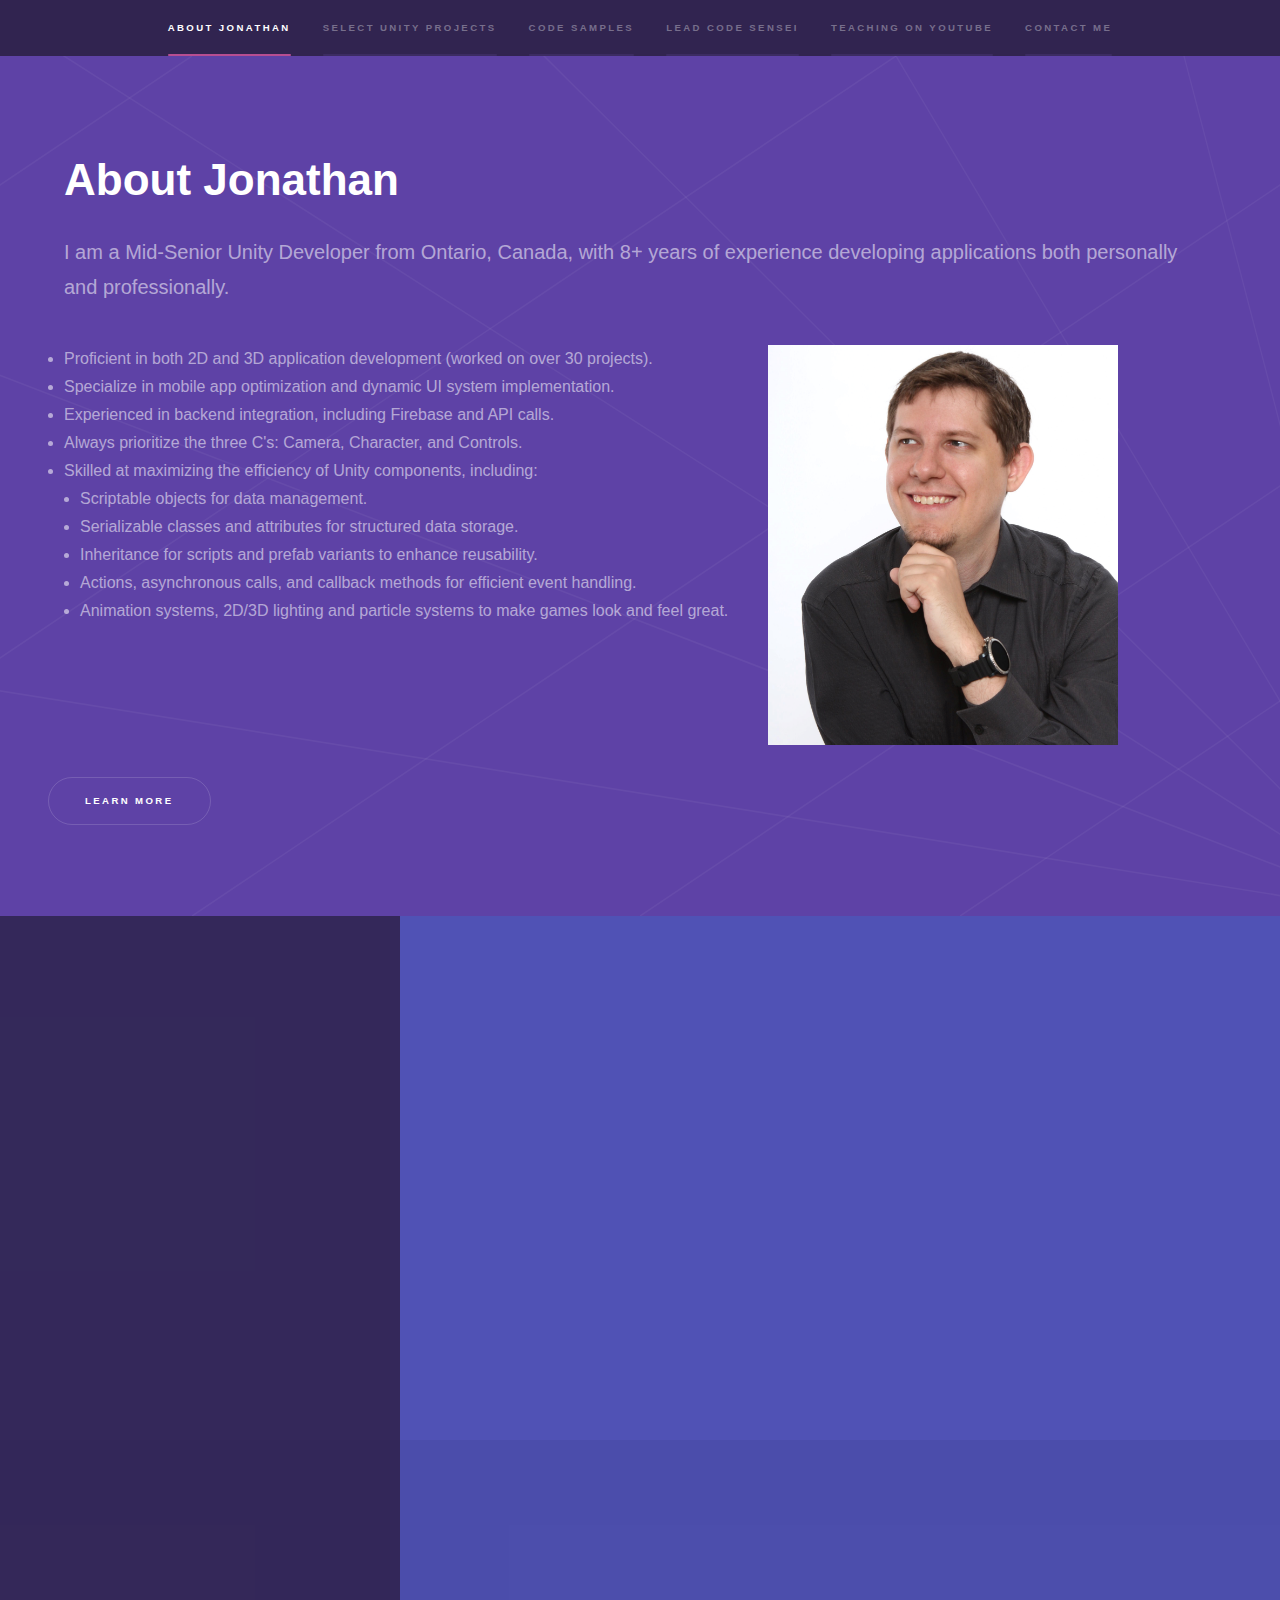
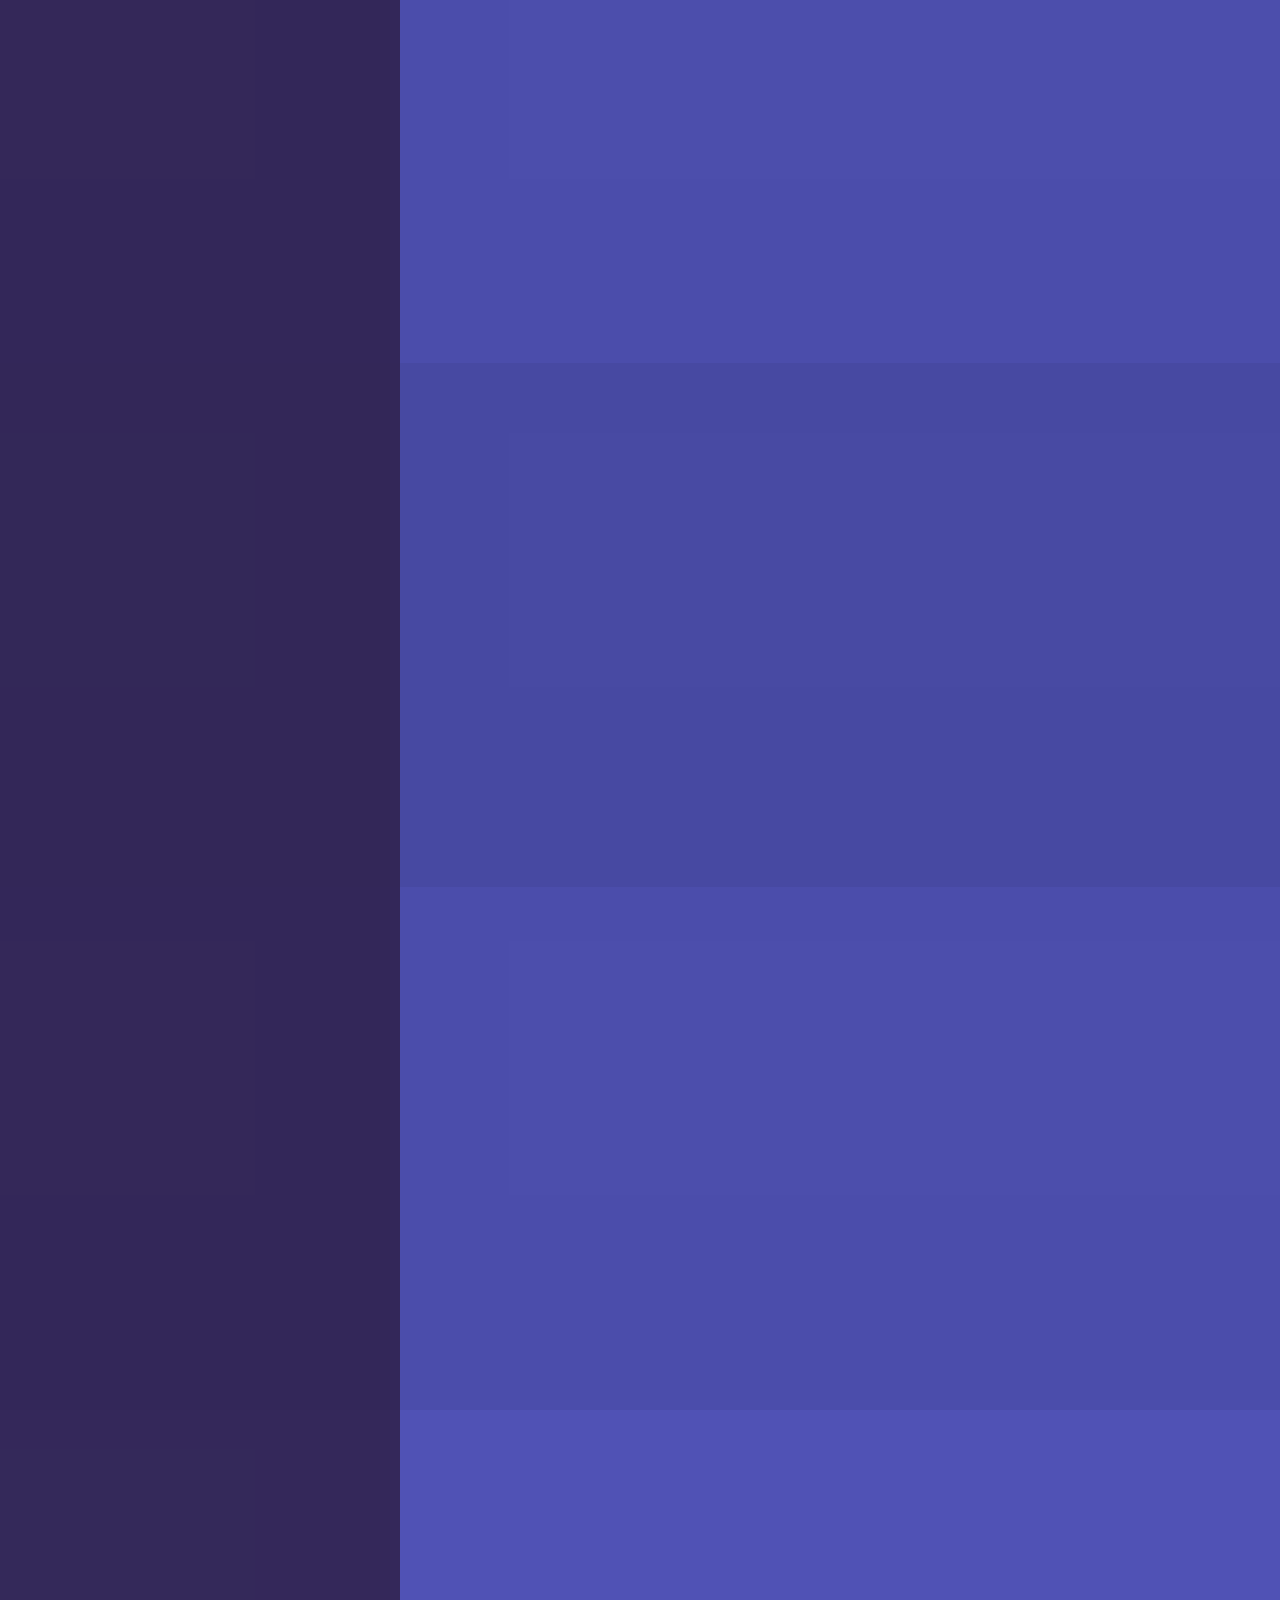
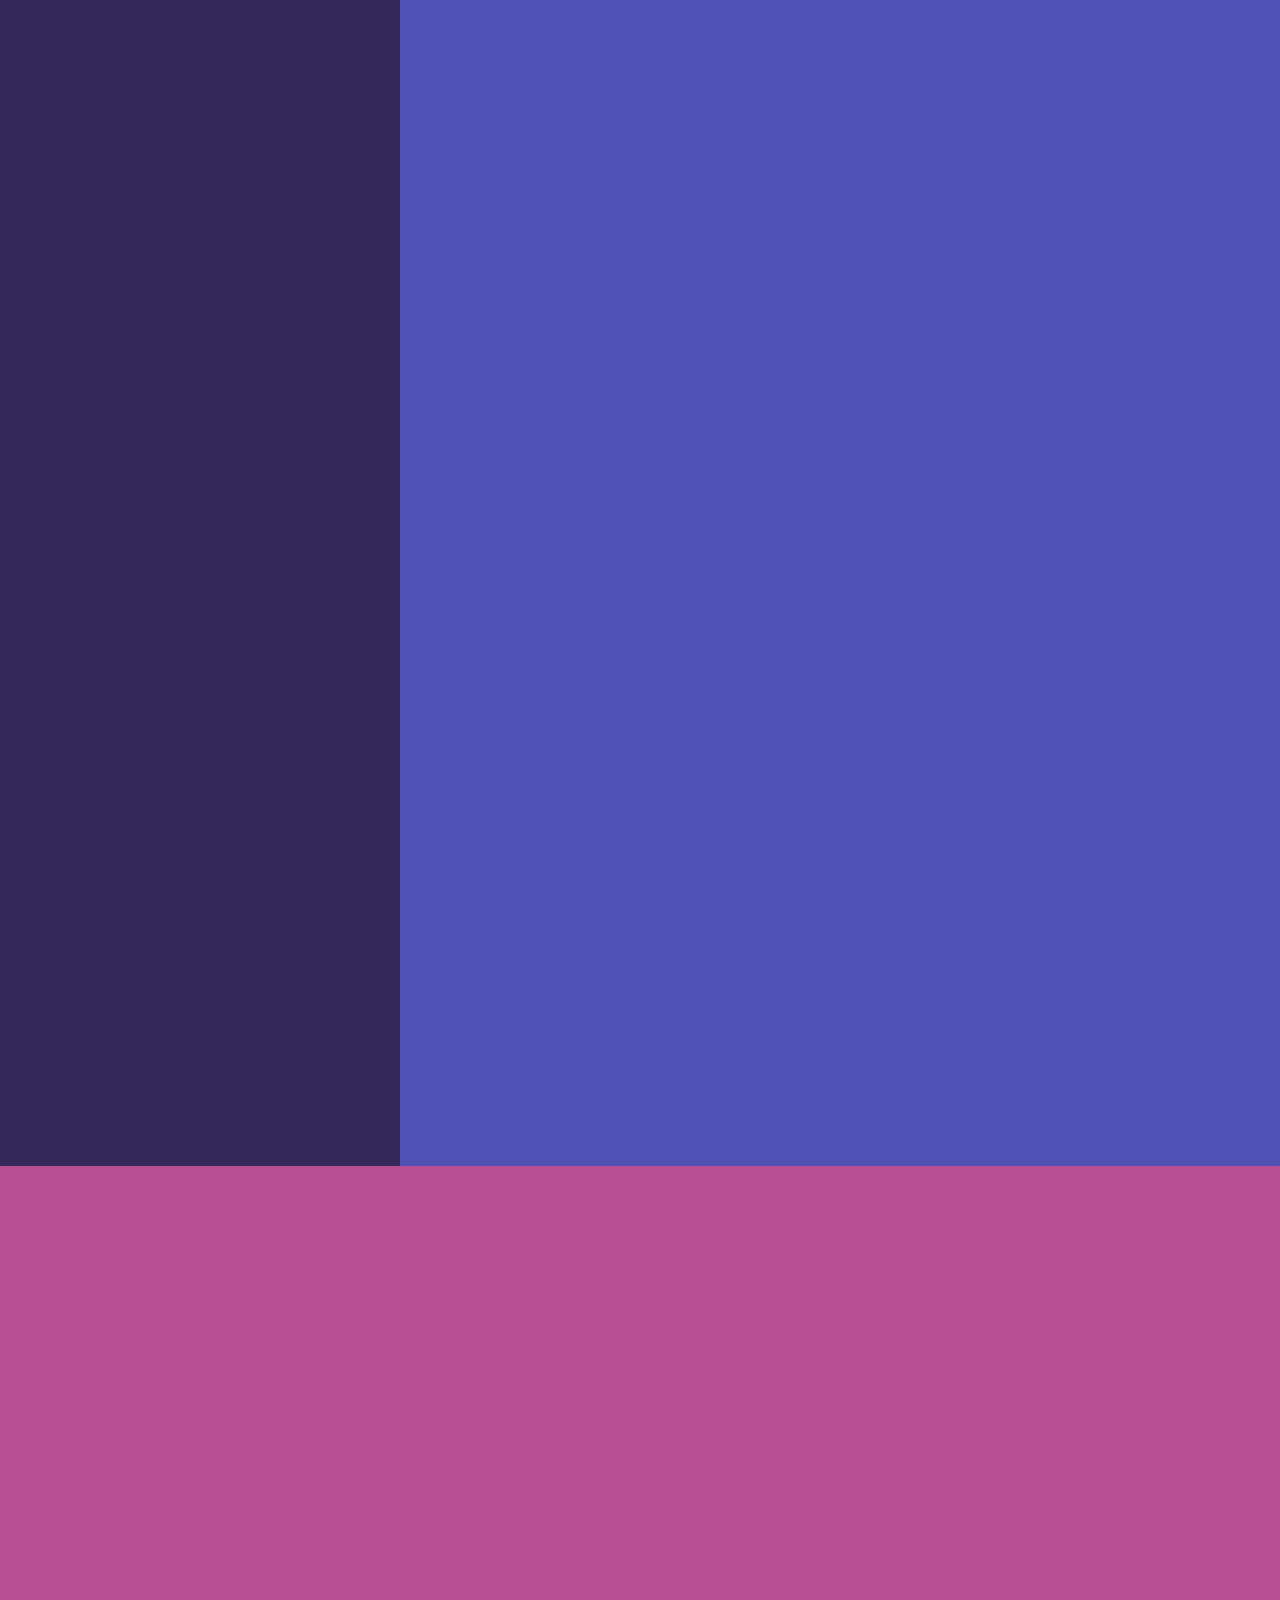
==== commit 47dceea0: "March 6" ====
--- a/index.html
+++ b/index.html
@@ -22,8 +22,9 @@
 							<li><a href="#intro">About Jonathan</a></li>
 							<li><a href="#one">Select Unity Projects</a></li>
 							<li><a href="#two">Code Samples</a></li>
-							<li><a href="#three">Teaching Game Development</a></li>
-							<li><a href="#four">Contact Me</a></li>
+							<li><a href="#three">Lead Code Sensei</a></li>
+							<li><a href="#four">Teaching on YouTube</a></li>
+							<li><a href="#five">Contact Me</a></li>
 						</ul>
 					</nav>
 				</div>
@@ -54,9 +55,9 @@
 								<li>
 								Skilled at maximizing the efficiency of Unity components, including:
 								<ul>
-									<li>Scriptable Objects for data management.</li>
+									<li>Scriptable objects for data management.</li>
 									<li>Serializable classes and attributes for structured data storage.</li>
-									<li>Inheritance for scripts and Prefab variants to enhance reusability.</li>
+									<li>Inheritance for scripts and prefab variants to enhance reusability.</li>
 									<li>Actions, asynchronous calls, and callback methods for efficient event handling.</li>
 									<li>Animation systems, 2D/3D lighting and particle systems to make games look and feel great.</li>
 								</ul>
@@ -78,27 +79,26 @@
 							<div class="content">
 								<div class="inner">
 									<h2>Zombie Barrel Blast</h2>
-										<p>This is a 2D platformer game, currently under development.
+										<p>This is a 2D platformer game, currently under development for PC.
 											I am the Lead Unity Developer and the Project Manager for the small multidisciplinary team
-											responsible for this game's development. Its features include:
-									</p>
-									<ul class="actions">
-										<ul>
-											<li>Realistic physics</li>
+											responsible for this game's development.
+									</p>
+									<ul class="actions">
+										<ul>
+											<li>2D physics-based gameplay</li>
 											<li>Procedural level generation</li>
 											<li>Custom levels with editor tools</li>
 											<li>Day/night cycles and weather</li>
 										</ul>
 										<ul>
 											<li>Enemy AI for player detection and chasing</li>
-											<li>Parallax, Post-Processing and VFX</li>
-											<li>Character select</li>
+											<li>Parallax, post processing, 2D lighting</li>
+											<li>Scriptable object data management</li>
 											<li>Achievements and statistics</li>
 										</ul>
 									</ul>
 
 									<ul class="actions">
-										<li><a href="generic.html" class="button">Deep Dive</a></li>
 										<li><a href="https://impress.games/press-kit/wild-cockatiel-games/zombie-barrel-blast" target="_blank" class="button">Press Kit</a></li>
 										<li><a href="https://store.steampowered.com/app/1941490/Zombie_Barrel_Blast/?beta=0" target="_blank" class="button">Steam Page</a></li>
 									</ul>
@@ -106,31 +106,171 @@
 							</div>
 						</section>
 						<section>
-							<a href="#" class="image"><img src="images/pic02.jpg" alt="" data-position="top center" /></a>
+							<a href="https://raccoopack.media/our-works/my-dojo-world" target="_blank" class="image"><img src="gifs/mydojo1.gif" alt="MyDojo World Gameplay" data-position="center center"/></a>
 							<div class="content">
 								<div class="inner">
 									<h2>MyDojo World</h2>
-									<p>This is a 2D-isometric "city-builder" game I was the lead developer for during my tenure at Raccoopack Media. The project involved
-										building a decoration system, an adventure mode, a level-up system, and integrating Firebase API for data transfer between Unity and React.
-									</p>
-									<ul class="actions">
-										<li><a href="generic.html" class="button">Learn more</a></li>
-									</ul>
-								</div>
-							</div>
-						</section>
-						<section>
-							<a href="#" class="image"><img src="images/pic03.jpg" alt="" data-position="25% 25%" /></a>
-							<div class="content">
-								<div class="inner">
-									<h2>Ultricies aliquam</h2>
-									<p>Phasellus convallis elit id ullamcorper pulvinar. Duis aliquam turpis mauris, eu ultricies erat malesuada quis. Aliquam dapibus.</p>
-									<ul class="actions">
-										<li><a href="generic.html" class="button">Learn more</a></li>
-									</ul>
-								</div>
-							</div>
-						</section>
+									<p>I was the Lead Unity Developer for this 2D-isometric "city-builder" for Android and iOS. I collaborated closely
+										within a small agile team of Gameplay Designers, UI/UX designers and Project Managers.
+									</p>
+									<ul class="actions">
+										<ul>
+											<li>Decoration/build system</li>
+											<li>Adventure/training modes</li>
+											<li>Exp/level-up system</li>
+											<li>Cloud save mechanics</li>
+										</ul>
+										<ul>
+											<li>Firebase API integration</li>
+											<li>Data transfer between React and Unity</li>
+											<li>CI/CD build pipelines</li>
+											<li>An dual currency game economy</li>
+										</ul>
+									</ul>
+									<ul class="actions">
+										<li><a href="https://raccoopack.media/our-works/my-dojo-world" target="_blank" class="button">Learn more</a></li>
+									</ul>
+								</div>
+							</div>
+						</section>
+						<section>
+							<a href="https://wildcockatielgames.itch.io/ultimate-ball-sort" target="_blank" class="image"><img src="gifs/ubs.gif" alt="Ultimate Ball Sort Gameplay" data-position="center center"/></a>
+							<div class="content">
+								<div class="inner">
+									<h2>Ultimate Ball Sort</h2>
+									<p>This is a small game I challenged myself to make in a couple of days. The game was based on a real-life challenge
+										from the TV reality series "Survivor". The game went viral on itch.io shortly after being launched.
+									</p>
+									<ul class="actions">
+										<ul>
+											<li>Sorting logic</li>
+											<li>Drag 'n drop gameplay</li>
+											<li>Multiple game modes</li>
+											<li>High score saving</li>
+										</ul>
+										<ul>
+											<li>3D collision detection</li>
+											<li>Random spawn systems</li>
+											<li>Custom designed 3D board model</li>
+											<li>PC and mobile optimization</li>
+										</ul>
+									</ul>
+									<ul class="actions">
+										<li><a href="https://wildcockatielgames.itch.io/ultimate-ball-sort" target="_blank" class="button">Itch.io</a></li>
+										<li><a href="images/ultimate-ball-sort-stats-march-2025.PNG" target="_blank" class="button">Game Stats</a></li>
+									</ul>
+								</div>
+							</div>
+						</section>
+						<section>
+							<a href="https://raccoopack.media/our-works/unity-gamedevelopment-mobilegame" target="_blank" class="image"><img src="gifs/bubble.gif" alt="Bubble Shooter Gameplay" data-position="center center"/></a>
+							<div class="content">
+								<div class="inner">
+									<h2>Bubble Shooter</h2>
+									<p>This game was a surprising technical challenge, not only due to its recursive algorithms for ball popping,
+										but due to the requirement for the game to be embedded into a native Swift app, utilizing Unity as a Library (UAAL).
+									</p>
+									<ul class="actions">
+										<ul>
+											<li>Recursive sorting algorithms</li>
+											<li>Random daily seeds</li>
+											<li>UAAL Integration into Swift</li>
+											<li>Pixel-perfect aiming-line</li>
+										</ul>
+										<ul>
+											<li>Popping/falling logic</li>
+											<li>Custom board-builder side app</li>
+											<li>Multi-ball colours and ball swapping</li>
+											<li>Two-way communication between Unity/Swift</li>
+										</ul>
+									</ul>
+									<ul class="actions">
+										<li><a href="https://raccoopack.media/our-works/unity-gamedevelopment-mobilegame" target="_blank" class="button">Learn More</a></li>
+									</ul>
+								</div>
+							</div>
+						</section>
+						<section>
+							<a href="https://www.youtube.com/watch?v=uLXnYbu6c7Y&list=PLydLF_SVNKYaY5YnH7amiEeiUAVWRBCu3" target="_blank" class="image"><img src="gifs/tutorial-game.gif" alt="2D Platformer Gameplay" data-position="center center"/></a>
+							<div class="content">
+								<div class="inner">
+									<h2>2D Platformer</h2>
+									<p>I teach aspiring game developers on YouTube how to make this simple 2D platformer game through a series of videos.
+										I have prototyped all of the code and teach it in a proper, easy to comprehend manner.
+									</p>
+									<ul class="actions">
+										<ul>
+											<li>isGrounded checks</li>
+											<li>Double jumps</li>
+											<li>Wall jumps</li>
+											<li>Tilemaps and random decorations</li>
+										</ul>
+										<ul>
+											<li>2.5D parallax system</li>
+											<li>Cinemachine state-driven camera</li>
+											<li>Enemy AI navigation</li>
+											<li>Raycasting for collision detection</li>
+										</ul>
+									</ul>
+									<ul class="actions">
+										<li><a href="https://www.youtube.com/watch?v=uLXnYbu6c7Y&list=PLydLF_SVNKYaY5YnH7amiEeiUAVWRBCu3" target="_blank" class="button">YouTube Series</a></li>
+									</ul>
+								</div>
+							</div>
+						</section>
+
+						<section>
+							<a href="#" target="_blank" class="image"><img src="gifs/prototype.gif" alt="2D/3D Akranoid Hybrid Gameplay" data-position="center center"/></a>
+							<div class="content">
+								<div class="inner">
+									<h2>2D/3D Arkanoid Hybrid</h2>
+									<p>This is a prototype I am developing, putting a new twist on the classic Arkanoid game. It Requires
+										the player to swap between 2D and 3D gameplay to proceed.
+									</p>
+									<ul class="actions">
+										<ul>
+											<li>2D and 3D controls</li>
+											<li>Object pickup system</li>
+											<li>2D and 3D mixed-physics</li>
+											<li>Probuilder level design</li>
+										</ul>
+										<ul>
+											<li>Baked and mixed lighting</li>
+											<li>Callback methods</li>
+											<li>1st and 3rd person mixed gameplay</li>
+											<li>Reflection and light probes</li>
+										</ul>
+									</ul>
+								</div>
+							</div>
+						</section>
+
+						<section>
+							<a href="#" target="_blank" class="image"><img src="gifs/portal-galaxy.gif" alt="Portal Galaxy Gameplay" data-position="center center"/></a>
+							<div class="content">
+								<div class="inner">
+									<h2>Portal Galaxy</h2>
+									<p>This was one of my earliest Unity projects; a treasure collecting marathon. The game was optimized for Android
+										 and contained a variety of fun modes.
+									</p>
+									<ul class="actions">
+										<ul>
+											<li>2D physics based gameplay</li>
+											<li>Unlockable upgrades</li>
+											<li>Talent trees</li>
+											<li>Interactive tutorials</li>
+										</ul>
+										<ul>
+											<li>90 levels with unique objectives</li>
+											<li>In-app purchases and ads</li>
+											<li>Google Play sign-in and leaderboards</li>
+											<li>Google Play achievements</li>
+										</ul>
+									</ul>
+								</div>
+							</div>
+						</section>
+
 					</section>
 
 				<!-- Two -->
@@ -176,10 +316,10 @@
 						</div>
 					</section>
 
-									<!-- Three -->
-					<section id="three" class="wrapper style3 fade-up">
+						<!-- Three -->
+						<section id="three" class="wrapper style1 fade-up">
 						<div class="inner">
-							<h2>Teaching Game Development</h2>
+							<h2>Code Ninjas - Lead Code Sensei</h2>
 							<p>Phasellus convallis elit id ullamcorper pulvinar. Duis aliquam turpis mauris, eu ultricies erat malesuada quis. Aliquam dapibus, lacus eget hendrerit bibendum, urna est aliquam sem, sit amet imperdiet est velit quis lorem.</p>
 							<div class="features">
 								<section>
@@ -219,8 +359,51 @@
 						</div>
 					</section>
 
-				<!-- Three -->
-					<section id="four" class="wrapper style1 fade-up">
+						<!-- Four -->
+						<section id="four" class="wrapper style2 fade-up">
+						<div class="inner">
+							<h2>Teaching Game Dev on YouTube</h2>
+							<p>Phasellus convallis elit id ullamcorper pulvinar. Duis aliquam turpis mauris, eu ultricies erat malesuada quis. Aliquam dapibus, lacus eget hendrerit bibendum, urna est aliquam sem, sit amet imperdiet est velit quis lorem.</p>
+							<div class="features">
+								<section>
+									<span class="icon solid major fa-code"></span>
+									<h3>Lorem ipsum amet</h3>
+									<p>Phasellus convallis elit id ullam corper amet et pulvinar. Duis aliquam turpis mauris, sed ultricies erat dapibus.</p>
+								</section>
+								<section>
+									<span class="icon solid major fa-lock"></span>
+									<h3>Aliquam sed nullam</h3>
+									<p>Phasellus convallis elit id ullam corper amet et pulvinar. Duis aliquam turpis mauris, sed ultricies erat dapibus.</p>
+								</section>
+								<section>
+									<span class="icon solid major fa-cog"></span>
+									<h3>Sed erat ullam corper</h3>
+									<p>Phasellus convallis elit id ullam corper amet et pulvinar. Duis aliquam turpis mauris, sed ultricies erat dapibus.</p>
+								</section>
+								<section>
+									<span class="icon solid major fa-desktop"></span>
+									<h3>Veroeros quis lorem</h3>
+									<p>Phasellus convallis elit id ullam corper amet et pulvinar. Duis aliquam turpis mauris, sed ultricies erat dapibus.</p>
+								</section>
+								<section>
+									<span class="icon solid major fa-link"></span>
+									<h3>Urna quis bibendum</h3>
+									<p>Phasellus convallis elit id ullam corper amet et pulvinar. Duis aliquam turpis mauris, sed ultricies erat dapibus.</p>
+								</section>
+								<section>
+									<span class="icon major fa-gem"></span>
+									<h3>Aliquam urna dapibus</h3>
+									<p>Phasellus convallis elit id ullam corper amet et pulvinar. Duis aliquam turpis mauris, sed ultricies erat dapibus.</p>
+								</section>
+							</div>
+							<ul class="actions">
+								<li><a href="generic.html" class="button">Learn more</a></li>
+							</ul>
+						</div>
+					</section>
+
+				<!-- Five -->
+					<section id="five" class="wrapper style1 fade-up">
 						<div class="inner">
 							<h2>Contact Me</h2>
 							<p>Phasellus convallis elit id ullamcorper pulvinar. Duis aliquam turpis mauris, eu ultricies erat malesuada quis. Aliquam dapibus, lacus eget hendrerit bibendum, urna est aliquam sem, sit amet imperdiet est velit quis lorem.</p>
--- a/assets/css/main.css
+++ b/assets/css/main.css
@@ -3071,6 +3071,10 @@
 			background-color: rgba(0, 0, 0, 0.1);
 		}
 
+		.spotlights > section:nth-child(4) {
+			background-color: rgba(0, 0, 0, 0.05);
+		}
+
 		.spotlights > section.inactive > .image:before,
 		body.is-preload .spotlights > section > .image:before {
 			opacity: 1;
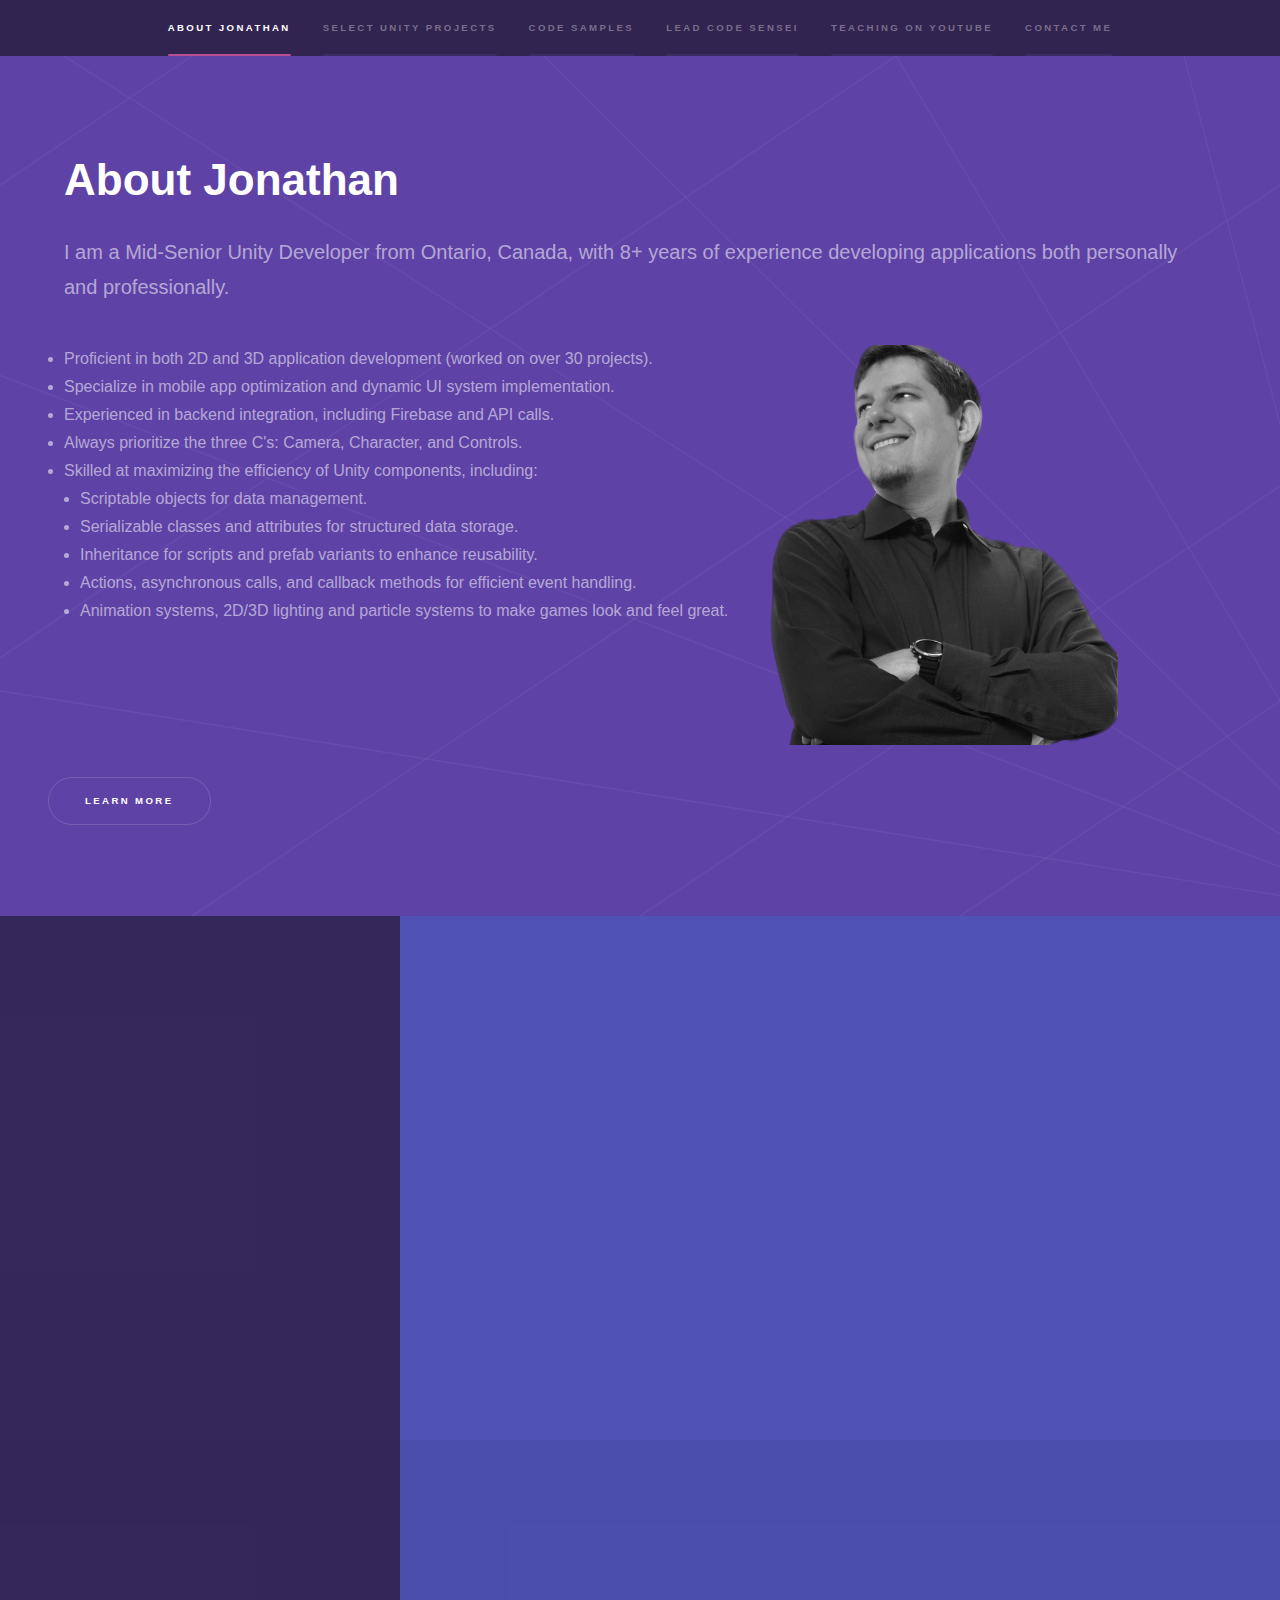
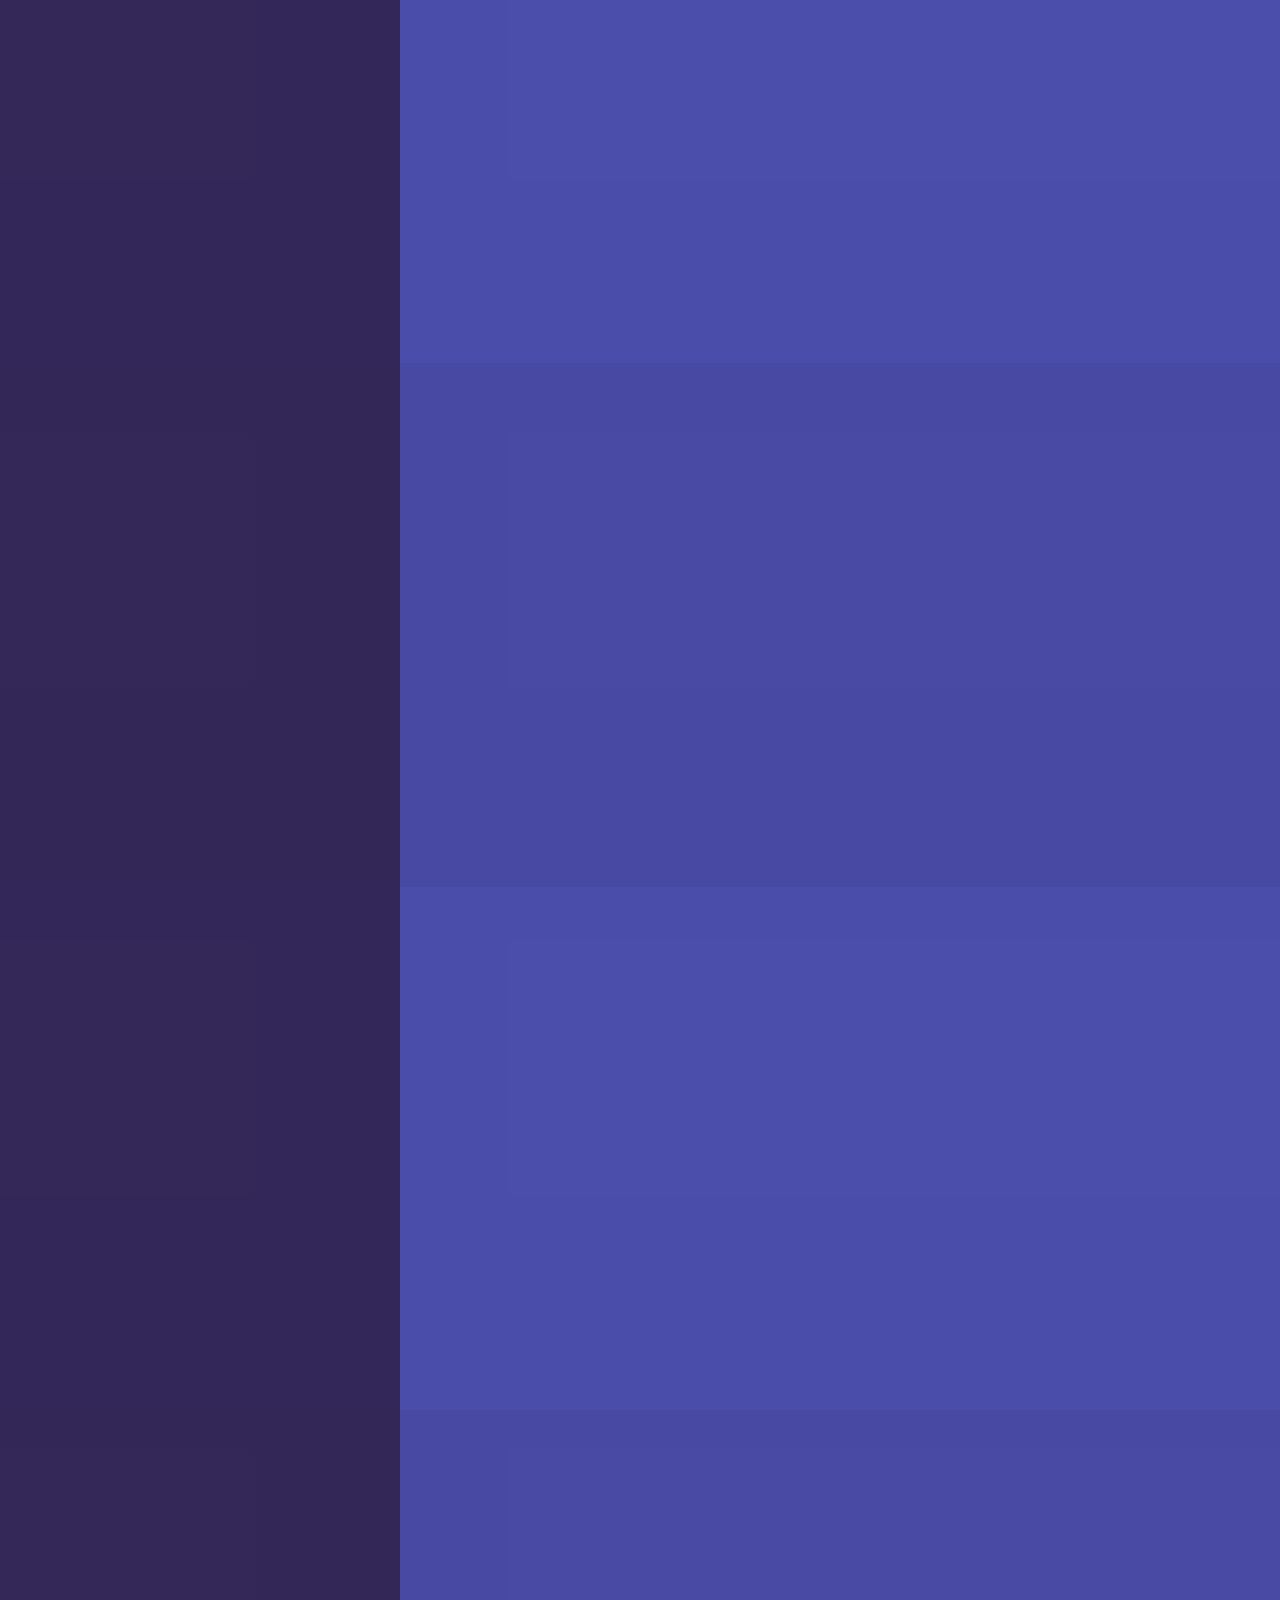
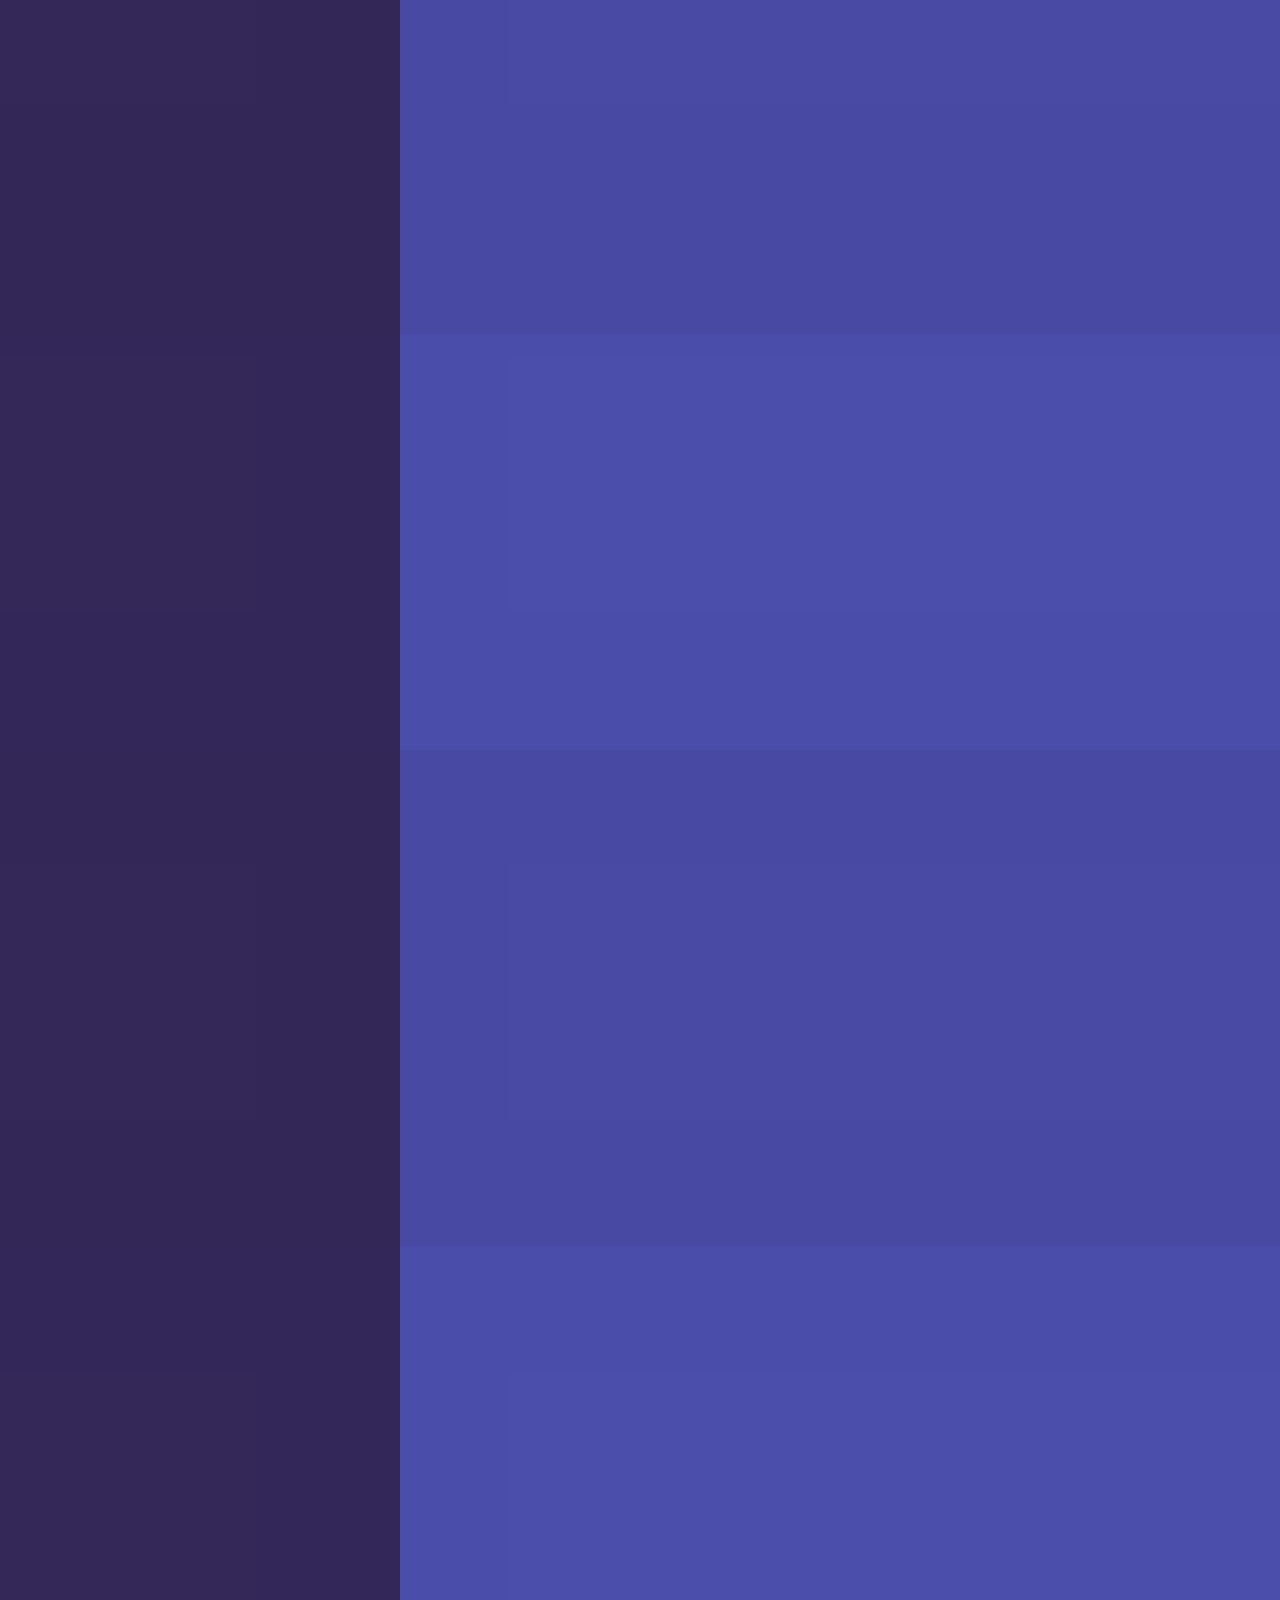
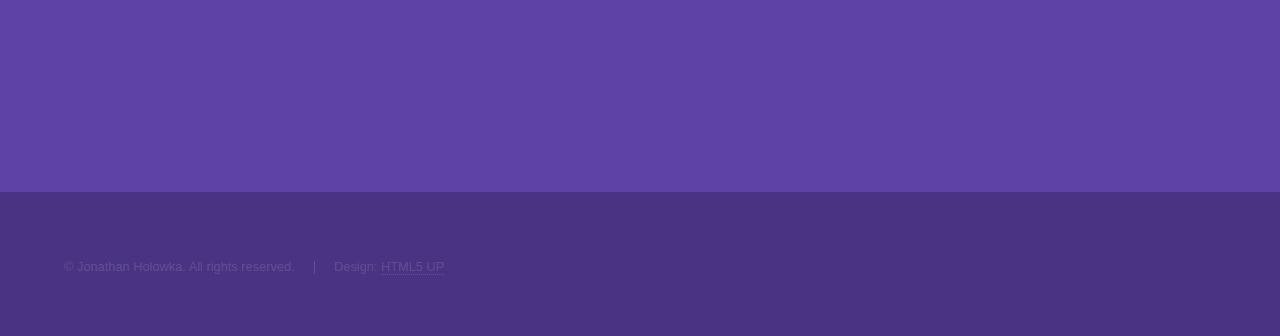
==== commit 94b56bc5: "Added remaining" ====
--- a/index.html
+++ b/index.html
@@ -63,7 +63,7 @@
 								</ul>
 								</li>
 							</ul>
-							<img src="images/jonathan2.jpg" alt="Jonathan Holowka - Unity Developer"
+							<img src="images/jonathan-bw-transparent.png" alt="Jonathan Holowka - Unity Developer"
      						style="width: 350px; height: 400px; object-fit: cover;">
 							</ul>
 							<ul class="actions">
@@ -105,6 +105,7 @@
 								</div>
 							</div>
 						</section>
+
 						<section>
 							<a href="https://raccoopack.media/our-works/my-dojo-world" target="_blank" class="image"><img src="gifs/mydojo1.gif" alt="MyDojo World Gameplay" data-position="center center"/></a>
 							<div class="content">
@@ -162,6 +163,7 @@
 								</div>
 							</div>
 						</section>
+
 						<section>
 							<a href="https://raccoopack.media/our-works/unity-gamedevelopment-mobilegame" target="_blank" class="image"><img src="gifs/bubble.gif" alt="Bubble Shooter Gameplay" data-position="center center"/></a>
 							<div class="content">
@@ -190,6 +192,7 @@
 								</div>
 							</div>
 						</section>
+
 						<section>
 							<a href="https://www.youtube.com/watch?v=uLXnYbu6c7Y&list=PLydLF_SVNKYaY5YnH7amiEeiUAVWRBCu3" target="_blank" class="image"><img src="gifs/tutorial-game.gif" alt="2D Platformer Gameplay" data-position="center center"/></a>
 							<div class="content">
@@ -267,6 +270,34 @@
 											<li>Google Play achievements</li>
 										</ul>
 									</ul>
+									<ul class="actions">
+										<li><a href="https://wildcockatielgames.itch.io/toby-can-snowboard" target="_blank" class="button">Itch.io</a></li>
+									</ul>
+								</div>
+							</div>
+						</section>
+
+						<section>
+							<a href="https://wildcockatielgames.itch.io/toby-can-snowboard" target="_blank" class="image"><img src="gifs/toby.gif" alt="Toby Can Snowboard Gameplay" data-position="center center"/></a>
+							<div class="content">
+								<div class="inner">
+									<h2>Toby Can Snowboard</h2>
+									<p>I created this game as a challenge to myself to (a) create a game using my own hand-drawn art. And (b) to create a simple
+										game quickly that I could publish. The result, was Toby Can Snowboard.
+									</p>
+									<ul class="actions">
+										<ul>
+											<li>2D physics based gameplay</li>
+											<li>Cinemachine cameras</li>
+										</ul>
+										<ul>
+											<li>Sprite shape terrains</li>
+											<li>Hand-drawn art</li>
+										</ul>
+									</ul>
+									<ul class="actions">
+										<li><a href="https://wildcockatielgames.itch.io/toby-can-snowboard" target="_blank" class="button">Itch.IO</a></li>
+									</ul>
 								</div>
 							</div>
 						</section>
@@ -277,42 +308,95 @@
 					<section id="two" class="wrapper style3 fade-up">
 						<div class="inner">
 							<h2>Code Samples</h2>
-							<p>Phasellus convallis elit id ullamcorper pulvinar. Duis aliquam turpis mauris, eu ultricies erat malesuada quis. Aliquam dapibus, lacus eget hendrerit bibendum, urna est aliquam sem, sit amet imperdiet est velit quis lorem.</p>
+							<p>Below are samples of code I have written so you can get a better understanding of my style, knowledge, and how I organize code.</p>
 							<div class="features">
 								<section>
 									<span class="icon solid major fa-code"></span>
-									<h3>Lorem ipsum amet</h3>
-									<p>Phasellus convallis elit id ullam corper amet et pulvinar. Duis aliquam turpis mauris, sed ultricies erat dapibus.</p>
-								</section>
-								<section>
-									<span class="icon solid major fa-lock"></span>
-									<h3>Aliquam sed nullam</h3>
-									<p>Phasellus convallis elit id ullam corper amet et pulvinar. Duis aliquam turpis mauris, sed ultricies erat dapibus.</p>
-								</section>
-								<section>
-									<span class="icon solid major fa-cog"></span>
-									<h3>Sed erat ullam corper</h3>
-									<p>Phasellus convallis elit id ullam corper amet et pulvinar. Duis aliquam turpis mauris, sed ultricies erat dapibus.</p>
-								</section>
-								<section>
-									<span class="icon solid major fa-desktop"></span>
-									<h3>Veroeros quis lorem</h3>
-									<p>Phasellus convallis elit id ullam corper amet et pulvinar. Duis aliquam turpis mauris, sed ultricies erat dapibus.</p>
-								</section>
-								<section>
-									<span class="icon solid major fa-link"></span>
-									<h3>Urna quis bibendum</h3>
-									<p>Phasellus convallis elit id ullam corper amet et pulvinar. Duis aliquam turpis mauris, sed ultricies erat dapibus.</p>
-								</section>
-								<section>
-									<span class="icon major fa-gem"></span>
-									<h3>Aliquam urna dapibus</h3>
-									<p>Phasellus convallis elit id ullam corper amet et pulvinar. Duis aliquam turpis mauris, sed ultricies erat dapibus.</p>
-								</section>
-							</div>
-							<ul class="actions">
-								<li><a href="generic.html" class="button">Learn more</a></li>
-							</ul>
+									<h3>Detecting Input Type</h3>
+									<p>I wrote a custom script to detect keyboard vs. joystick vs. touch input in Unity's legacy input system. This is especially helpful
+										if the player switches from a joystick to a keboard mid-session.
+									</p>
+									<ul class="actions">
+										<li><a href="https://github.com/jholowka/script-examples/blob/main/InputHandler.cs" target="_blank" class="button">See the Code</a></li>
+									</ul>
+									<ul class="actions">
+										<li><a href="https://www.youtube.com/watch?v=Pg0gsObkgAk" target="_blank" class="button">My YouTube Tutorial</a></li>
+									</ul>
+								</section>
+								<section>
+									<span class="icon solid major fa-code"></span>
+									<h3>Custom UI Manager</h3>
+									<p>I wrote a custom UI manager script to instantiate menus as prefabs from the resource folder and then load them dynamically
+										through generic methods. This makes menu handling extremely efficient throughout an entire project.
+									</p>
+									<ul class="actions">
+										<li><a href="https://github.com/jholowka/script-examples/blob/main/UIManager.cs" target="_blank" class="button">See the Code</a></li>
+									</ul>
+								</section>
+								<section>
+									<span class="icon solid major fa-code"></span>
+									<h3>Button Sounds</h3>
+									<p>Adding sounds (and making them consistent) for button clicks is frusterating. That's why I created this custom
+										ButtonSounds.cs class to make playing sounds from button clicks a breeze.
+									</p>
+									<ul class="actions">
+										<li><a href="https://github.com/jholowka/script-examples/blob/main/ButtonSounds.cs" target="_blank" class="button">See the Code</a></li>
+									</ul>
+									<ul class="actions">
+										<li><a href="https://github.com/jholowka/script-examples/blob/main/ButtonSoundsSO.cs" target="_blank" class="button">Scriptable Object</a></li>
+									</ul>
+								</section>
+								<section>
+									<span class="icon solid major fa-code"></span>
+									<h3>State Machine Example</h3>
+									<p>This is an example of how I would go about setting up a state machine using an enum and a static Action.
+											Simple and highly efficient for managing any kind of state.
+									</p>
+									<ul class="actions">
+										<li><a href="https://github.com/jholowka/script-examples/blob/main/GameStateManager.cs" target="_blank" class="button">See the Code</a></li>
+									</ul>
+								</section>
+								<section>
+									<span class="icon solid major fa-code"></span>
+									<h3>UI Animations and Tweening</h3>
+									<p>I am experienced with the DoTween plugin and use it to animate UI elements and gameplay. Here is how I have set up
+										a custom (reusable) menu component script to handle on/off animations.
+									</p>
+									<ul class="actions">
+										<li><a href="https://github.com/jholowka/script-examples/blob/main/MenuAnimation.cs" target="_blank" class="button">See the Code</a></li>
+									</ul>
+								</section>
+								<section>
+									<span class="icon solid major fa-code"></span>
+									<h3>Jumping via Raycasts</h3>
+									<p>I use raycasts to detect wall and ground elements, ensuring isGrounded checks are always properly met before allowing
+										a player to jump.</p>
+										<ul class="actions">
+										<li><a href="https://github.com/jholowka/script-examples/blob/main/PlayerJump.cs" target="_blank" class="button">See the Code</a></li>
+									</ul>
+								</section>
+								<section>
+									<span class="icon solid major fa-code"></span>
+									<h3>Basic Player Movement</h3>
+									<p>Here is how I may set up some basic player movement using the legacy input system, and clamp the character to the screen
+										(assuming it's a single screen game).</p>
+										<ul class="actions">
+										<li><a href="https://github.com/jholowka/script-examples/blob/main/PlayerMovement.cs" target="_blank" class="button">See the Code</a></li>
+									</ul>
+								</section>
+								<section>
+									<span class="icon solid major fa-code"></span>
+									<h3>Abstract Timer and Stopwatch</h3>
+									<p>These are base Timer and Stopwatch classes I have set up with the intention for subtimers to inherit from these classes
+										and run their own code.</p>
+										<ul class="actions">
+										<li><a href="https://github.com/jholowka/script-examples/blob/main/Timer.cs" target="_blank" class="button">Timer</a></li>
+									</ul>
+									<ul class="actions">
+										<li><a href="https://github.com/jholowka/script-examples/blob/main/Stopwatch.cs" target="_blank" class="button">Stopwatch</a></li>
+									</ul>
+								</section>
+							</div>
 						</div>
 					</section>
 
@@ -320,42 +404,28 @@
 						<section id="three" class="wrapper style1 fade-up">
 						<div class="inner">
 							<h2>Code Ninjas - Lead Code Sensei</h2>
-							<p>Phasellus convallis elit id ullamcorper pulvinar. Duis aliquam turpis mauris, eu ultricies erat malesuada quis. Aliquam dapibus, lacus eget hendrerit bibendum, urna est aliquam sem, sit amet imperdiet est velit quis lorem.</p>
+							<p>I started teaching Unity to kids, part-time at Code Ninjas Milton in 2023. I guide our Ninjas through a variety of 2D and 3D
+								projects, providing support, mentorship and guidance, explaining both programming concepts and answering questions about
+								using Unity.
+							</p>
+						<img src="images/black-belt-awards.jpg" alt="Code Ninjas Photo"
+     style="display: block; margin: auto; width: 800px; height: 400px; object-fit: cover; padding-bottom: 40px;">
 							<div class="features">
 								<section>
-									<span class="icon solid major fa-code"></span>
-									<h3>Lorem ipsum amet</h3>
-									<p>Phasellus convallis elit id ullam corper amet et pulvinar. Duis aliquam turpis mauris, sed ultricies erat dapibus.</p>
-								</section>
-								<section>
-									<span class="icon solid major fa-lock"></span>
-									<h3>Aliquam sed nullam</h3>
-									<p>Phasellus convallis elit id ullam corper amet et pulvinar. Duis aliquam turpis mauris, sed ultricies erat dapibus.</p>
-								</section>
-								<section>
-									<span class="icon solid major fa-cog"></span>
-									<h3>Sed erat ullam corper</h3>
-									<p>Phasellus convallis elit id ullam corper amet et pulvinar. Duis aliquam turpis mauris, sed ultricies erat dapibus.</p>
-								</section>
-								<section>
-									<span class="icon solid major fa-desktop"></span>
-									<h3>Veroeros quis lorem</h3>
-									<p>Phasellus convallis elit id ullam corper amet et pulvinar. Duis aliquam turpis mauris, sed ultricies erat dapibus.</p>
-								</section>
-								<section>
-									<span class="icon solid major fa-link"></span>
-									<h3>Urna quis bibendum</h3>
-									<p>Phasellus convallis elit id ullam corper amet et pulvinar. Duis aliquam turpis mauris, sed ultricies erat dapibus.</p>
-								</section>
-								<section>
-									<span class="icon major fa-gem"></span>
-									<h3>Aliquam urna dapibus</h3>
-									<p>Phasellus convallis elit id ullam corper amet et pulvinar. Duis aliquam turpis mauris, sed ultricies erat dapibus.</p>
-								</section>
-							</div>
-							<ul class="actions">
-								<li><a href="generic.html" class="button">Learn more</a></li>
-							</ul>
+									<img src="images/library.jpg" alt="Code Ninjas Photo"
+     style="display: block; margin: auto; width: 400px; height: 400px; object-fit: cover; padding-bottom: 20px;">
+									<h3>Workshops</h3>
+									<p>Part of what I do is also working with the Milton Library and Community Resource Centre to setup and present coding workshops.</p>
+								</section>
+								<section>
+									<iframe width="400" height="315" src="https://www.youtube.com/embed/T0DztC7jdcQ?si=4jspsc_gfZnP95N5"
+									title="YouTube video player" frameborder="0" allow="accelerometer; autoplay; clipboard-write; encrypted-media; gyroscope; picture-in-picture; web-share"
+									referrerpolicy="strict-origin-when-cross-origin" allowfullscreen></iframe>
+									<h3>Awards</h3>
+									<p>Another part of my job is presenting awards to our black belt graduates. This was a speech I delivered to our centres'
+										first two graduates in 2024.
+									</p>
+								</section>
 						</div>
 					</section>
 
@@ -363,41 +433,83 @@
 						<section id="four" class="wrapper style2 fade-up">
 						<div class="inner">
 							<h2>Teaching Game Dev on YouTube</h2>
-							<p>Phasellus convallis elit id ullamcorper pulvinar. Duis aliquam turpis mauris, eu ultricies erat malesuada quis. Aliquam dapibus, lacus eget hendrerit bibendum, urna est aliquam sem, sit amet imperdiet est velit quis lorem.</p>
+							<p>I operate a YouTube channel called 'Wild Cockatiel Games' (previously 'Unity Game Programming for Beginners') where I create
+								coding tutorial for C# and game development for Unity. The channel has over 3,000 subscribers and more than 150 videos on a variety
+								of game development subjects.</p>
+
+								<p>Below are a few choice selections of videos I am particularily proud of and have performed well.</p>
 							<div class="features">
 								<section>
-									<span class="icon solid major fa-code"></span>
-									<h3>Lorem ipsum amet</h3>
-									<p>Phasellus convallis elit id ullam corper amet et pulvinar. Duis aliquam turpis mauris, sed ultricies erat dapibus.</p>
-								</section>
-								<section>
-									<span class="icon solid major fa-lock"></span>
-									<h3>Aliquam sed nullam</h3>
-									<p>Phasellus convallis elit id ullam corper amet et pulvinar. Duis aliquam turpis mauris, sed ultricies erat dapibus.</p>
-								</section>
-								<section>
-									<span class="icon solid major fa-cog"></span>
-									<h3>Sed erat ullam corper</h3>
-									<p>Phasellus convallis elit id ullam corper amet et pulvinar. Duis aliquam turpis mauris, sed ultricies erat dapibus.</p>
-								</section>
-								<section>
-									<span class="icon solid major fa-desktop"></span>
-									<h3>Veroeros quis lorem</h3>
-									<p>Phasellus convallis elit id ullam corper amet et pulvinar. Duis aliquam turpis mauris, sed ultricies erat dapibus.</p>
-								</section>
-								<section>
-									<span class="icon solid major fa-link"></span>
-									<h3>Urna quis bibendum</h3>
-									<p>Phasellus convallis elit id ullam corper amet et pulvinar. Duis aliquam turpis mauris, sed ultricies erat dapibus.</p>
-								</section>
-								<section>
-									<span class="icon major fa-gem"></span>
-									<h3>Aliquam urna dapibus</h3>
-									<p>Phasellus convallis elit id ullam corper amet et pulvinar. Duis aliquam turpis mauris, sed ultricies erat dapibus.</p>
+									<iframe width="448" height="252" src="https://www.youtube.com/embed/Cyj60xwhvb8?si=gpXiRnzH-FxdruNh"
+									title="YouTube video player" frameborder="0" allow="accelerometer; autoplay; clipboard-write; encrypted-media; gyroscope; picture-in-picture; web-share"
+									referrerpolicy="strict-origin-when-cross-origin" allowfullscreen></iframe>
+									<h3>How to Use Dictionaries</h3>
+									<p>This video is from 2021 and has received over 10,000 views.</p>
+									<p><i>Thank you for this video...very well explained.  I was looking for "lists" and ended here instead...glad I did, because I think "dicts"
+										 are what I need to be using.  Instead of trying to remember which index # to use for my values, I just use a description that is easy to remember.
+										 Again, thank you.</i></p>
+								</section>
+								<section>
+									<iframe width="448" height="252" src="https://www.youtube.com/embed/Y8MBgR53D10?si=oltTR5fquEp00ls0"
+									title="YouTube video player" frameborder="0" allow="accelerometer; autoplay; clipboard-write; encrypted-media; gyroscope; picture-in-picture; web-share"
+									referrerpolicy="strict-origin-when-cross-origin" allowfullscreen></iframe>
+									<h3>Animated Line Renderer</h3>
+									<p>This video has also received over 10,000 views. I couldn't find a decent tutorial that explained how to do this,
+										so I figured it out on my own and then created a tutorial on the subject.</p>
+										<p><i>That is a really neat way to animate the line ... sweet!
+											You know that I love Unity because of the community and content like this,  thanks!</i></p>
+								</section>
+								<section>
+									<iframe width="448" height="252" src="https://www.youtube.com/embed/_JM0g9jzOk0?si=L3kFck1RHYhSzHh0"
+									title="YouTube video player" frameborder="0" allow="accelerometer; autoplay; clipboard-write; encrypted-media; gyroscope; picture-in-picture; web-share"
+									referrerpolicy="strict-origin-when-cross-origin" allowfullscreen></iframe>
+									<h3>Particles on the UI</h3>
+									<p>This is a subject I also find frusterating in Unity so I made a tutorial for it. The video is fairly recent
+										and has steadily picking up steam.
+									</p>
+									<p><i>Dude... you know when you find out what is the problem and you know the solution, but the engine simply does not have an built in solution for that?
+										And then you first try to find if anyone got the solution for it first and you NEVER find it? Not in this case cuz the second approach was EXACTLY what
+										I was trying to find. thank you SO MUCH!</i></p>
+								</section>
+								<section>
+									<iframe width="448" height="252" src="https://www.youtube.com/embed/pMXJv9zzkGg?si=YCl_rD1FmmNMFe0y"
+									title="YouTube video player" frameborder="0" allow="accelerometer; autoplay; clipboard-write; encrypted-media; gyroscope; picture-in-picture; web-share"
+									referrerpolicy="strict-origin-when-cross-origin" allowfullscreen></iframe>
+									<h3>How to Send Variables Between Scenes</h3>
+									<p>This video from 2020 is one of my channel's most successful, sitting at over 50,000 views. The video primarily demonstrates how static
+										variables persist through scene changes in Unity. </p>
+
+										<p>If I were to remake this video today I would show alternative ways of sending variables between
+										scenes, such as PlayerPrefs, ScriptableObjects and Serializeable classes. Still, many people found it helpful with this basic explanation.
+									</p>
+
+									<p><i>Thanks for this, all of the other tutorials are the same copy paste setting of quality, resolution
+										etc and don't handle making variables available for game objects, this is really useful.</i></p>
+								</section>
+								<section>
+									<iframe width="448" height="252" src="https://www.youtube.com/embed/uLXnYbu6c7Y?si=4XwQ6PSKQJk9rYXv" title="YouTube video player"
+									frameborder="0" allow="accelerometer; autoplay; clipboard-write; encrypted-media; gyroscope; picture-in-picture; web-share"
+									referrerpolicy="strict-origin-when-cross-origin" allowfullscreen></iframe>
+									<h3>How to Make a Game In Unity</h3>
+									<p>This is the first video in an ongoing approx 20 video long series where I detail how to make a complete 2D platformer game in Unity. The comments
+										below are from various videos throughout the series, including this one.
+									</p>
+									<p><i>IT LOOKS SOO COOL</i></p>
+									<p><i>Im working on a school project and this helped mee soo much!! Good work!</i></p>
+									<p><i>This deserves more views and likes</i></p>
+									<p><i>Just wanted to say you are my favorite tutorial youtuber! Thanks for the clear and very well made videos you make. They make my life 10 times easier</i></p>
+
+								</section>
+								<section>
+									<iframe width="448" height="252" src="https://www.youtube.com/embed/whLO4NrmfIQ?si=odAor4M8wruTGuN1" title="YouTube video player"
+									frameborder="0" allow="accelerometer; autoplay; clipboard-write; encrypted-media; gyroscope; picture-in-picture; web-share"
+									referrerpolicy="strict-origin-when-cross-origin" allowfullscreen></iframe>
+									<h3>Parallax in Unity</h3>
+									<p>This video shows how to set up a Parallax in Unity 2D. It's part of the same "How to Make a Game in Unity" playlist series.</p>
 								</section>
 							</div>
 							<ul class="actions">
-								<li><a href="generic.html" class="button">Learn more</a></li>
+								<li><a href="https://www.youtube.com/@wildcockatielgames" class="button">YouTube Channel</a></li>
 							</ul>
 						</div>
 					</section>
@@ -433,7 +545,7 @@
 									<ul class="contact">
 										<li>
 											<h3>Email</h3>
-											<a href="#">jholowka@gmail.com</a>
+											<a href="mailto:jholowka@gmail.com">jholowka@gmail.com</a>
 										</li>
 										<li>
 											<h3>Phone</h3>
@@ -459,7 +571,7 @@
 			<footer id="footer" class="wrapper style1-alt">
 				<div class="inner">
 					<ul class="menu">
-						<li>&copy; Untitled. All rights reserved.</li><li>Design: <a href="http://html5up.net">HTML5 UP</a></li>
+						<li>&copy; Jonathan Holowka. All rights reserved.</li><li>Design: <a href="http://html5up.net">HTML5 UP</a></li>
 					</ul>
 				</div>
 			</footer>
--- a/assets/css/main.css
+++ b/assets/css/main.css
@@ -3075,6 +3075,26 @@
 			background-color: rgba(0, 0, 0, 0.05);
 		}
 
+		.spotlights > section:nth-child(5) {
+			background-color: rgba(0, 0, 0, 0.1);
+		}
+
+				.spotlights > section:nth-child(6) {
+			background-color: rgba(0, 0, 0, 0.05);
+		}
+
+		.spotlights > section:nth-child(7) {
+			background-color: rgba(0, 0, 0, 0.1);
+		}
+
+				.spotlights > section:nth-child(8) {
+			background-color: rgba(0, 0, 0, 0.05);
+		}
+
+		.spotlights > section:nth-child(9) {
+			background-color: rgba(0, 0, 0, 0.1);
+		}
+
 		.spotlights > section.inactive > .image:before,
 		body.is-preload .spotlights > section > .image:before {
 			opacity: 1;
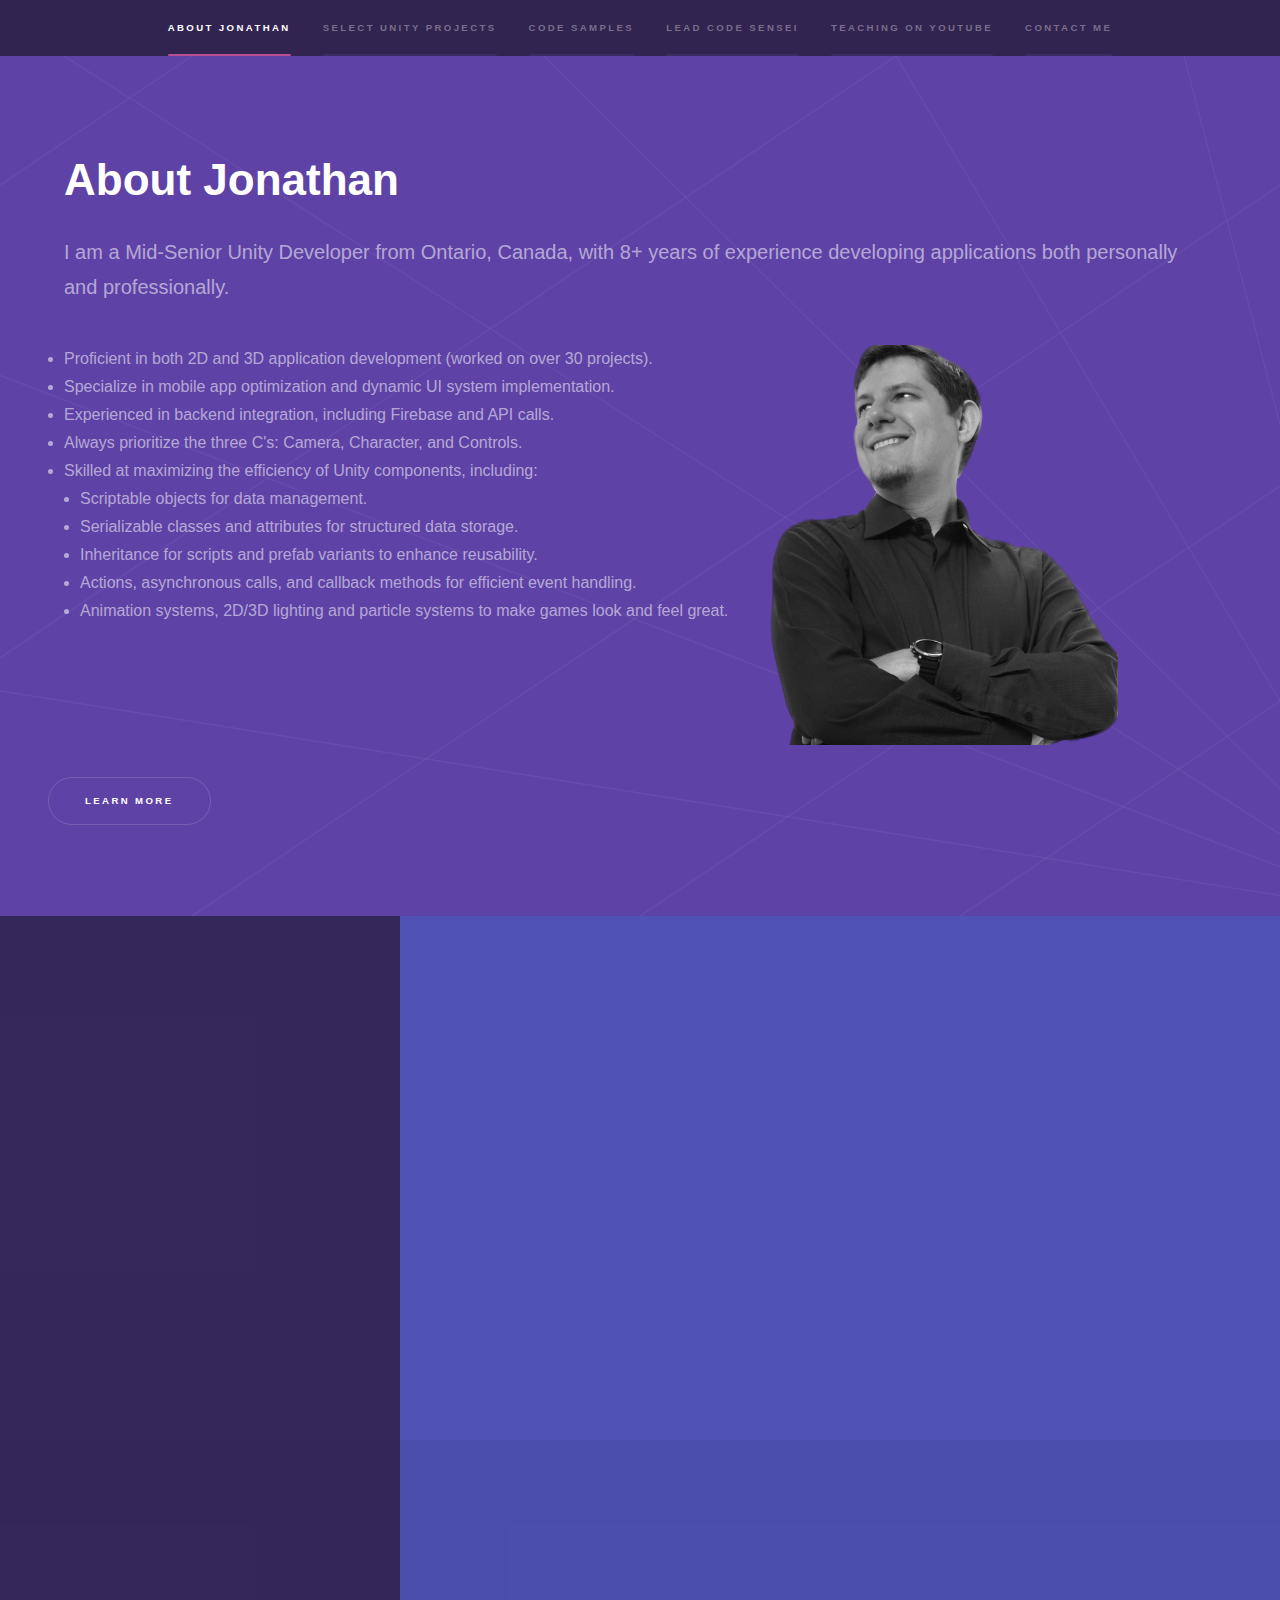
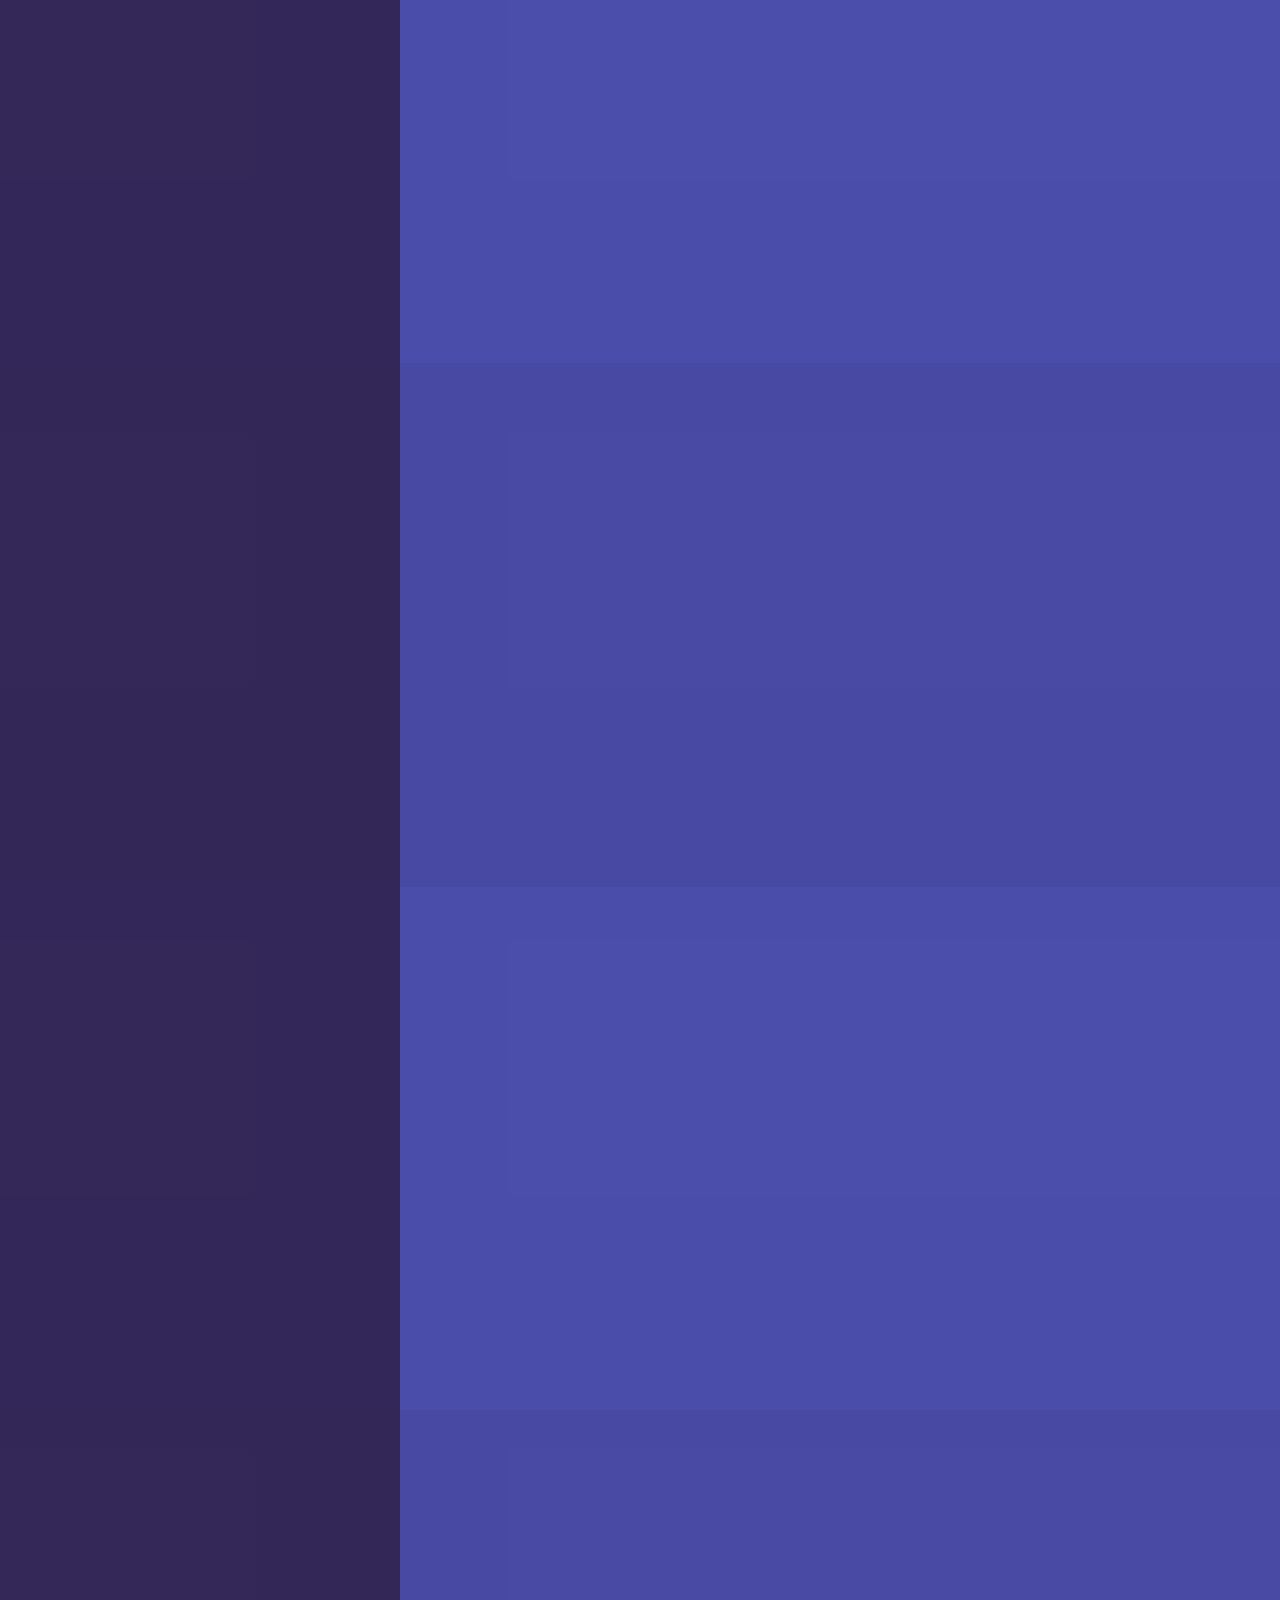
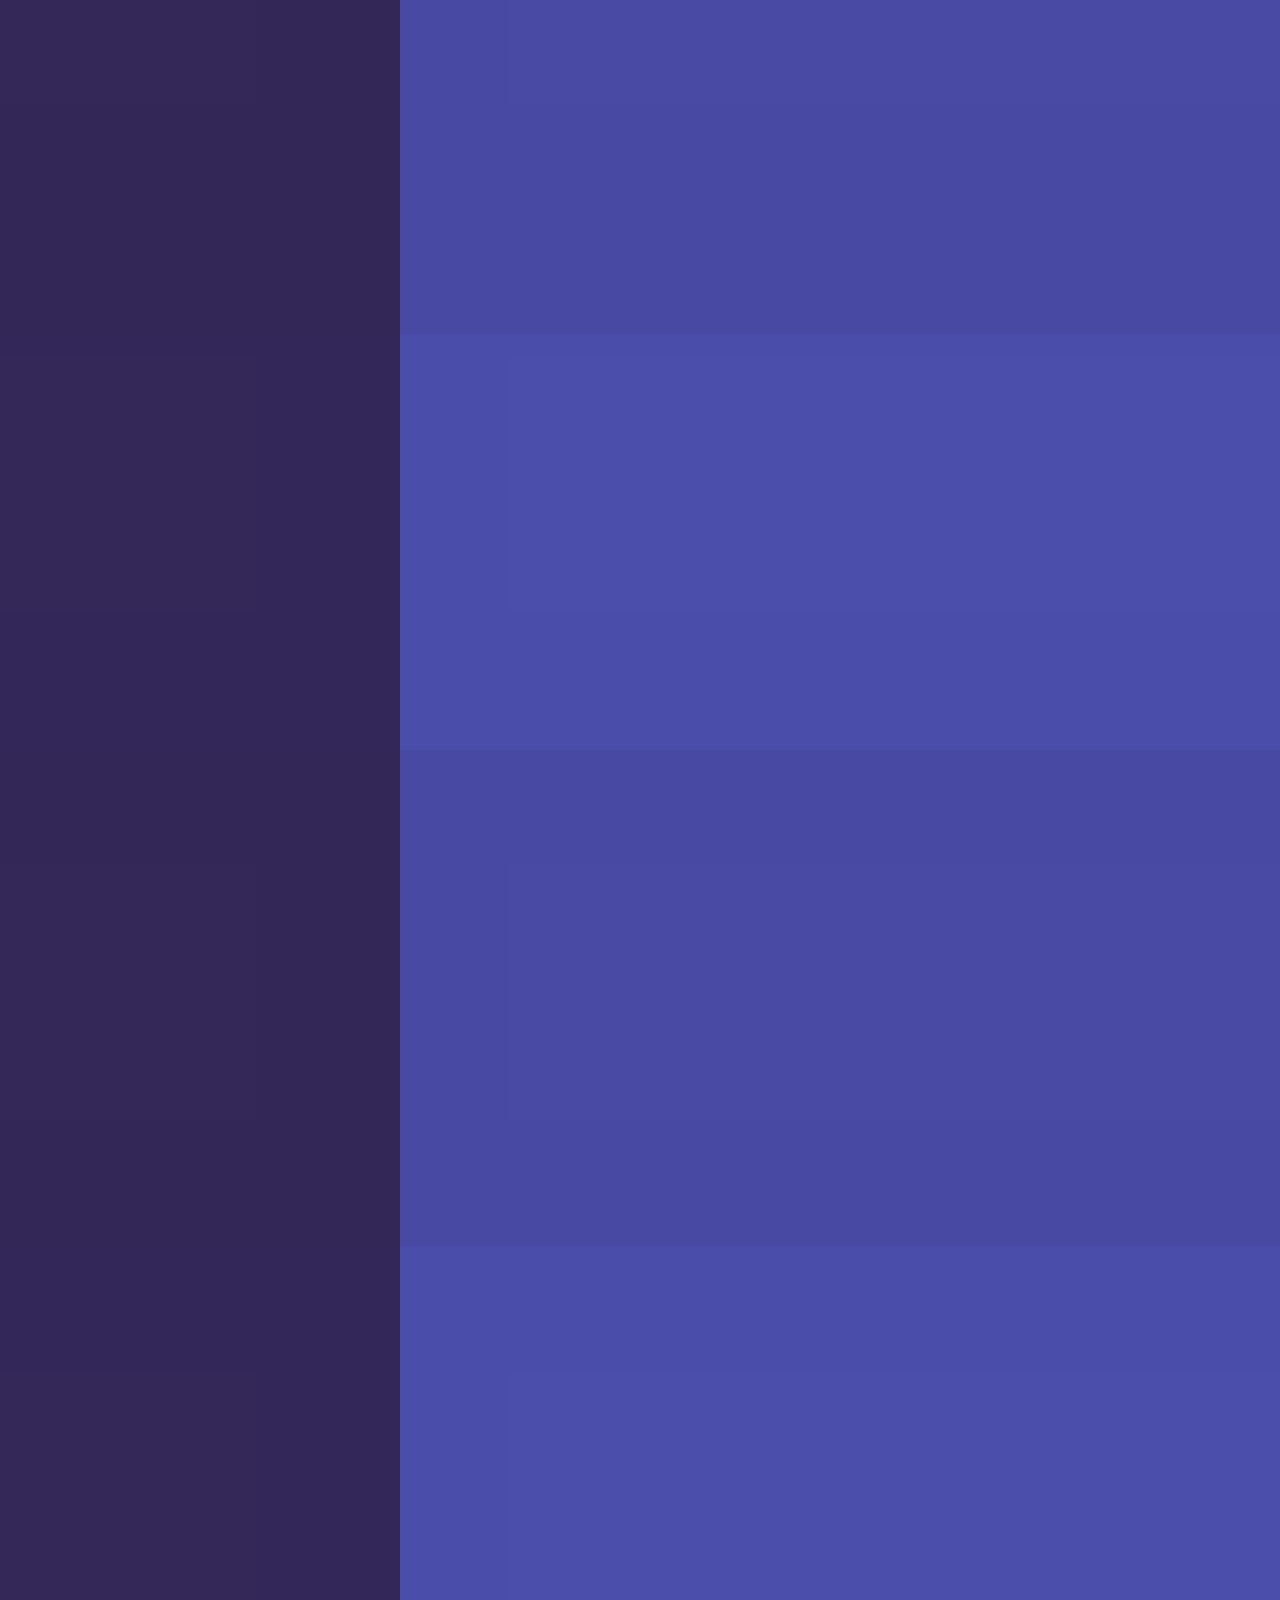
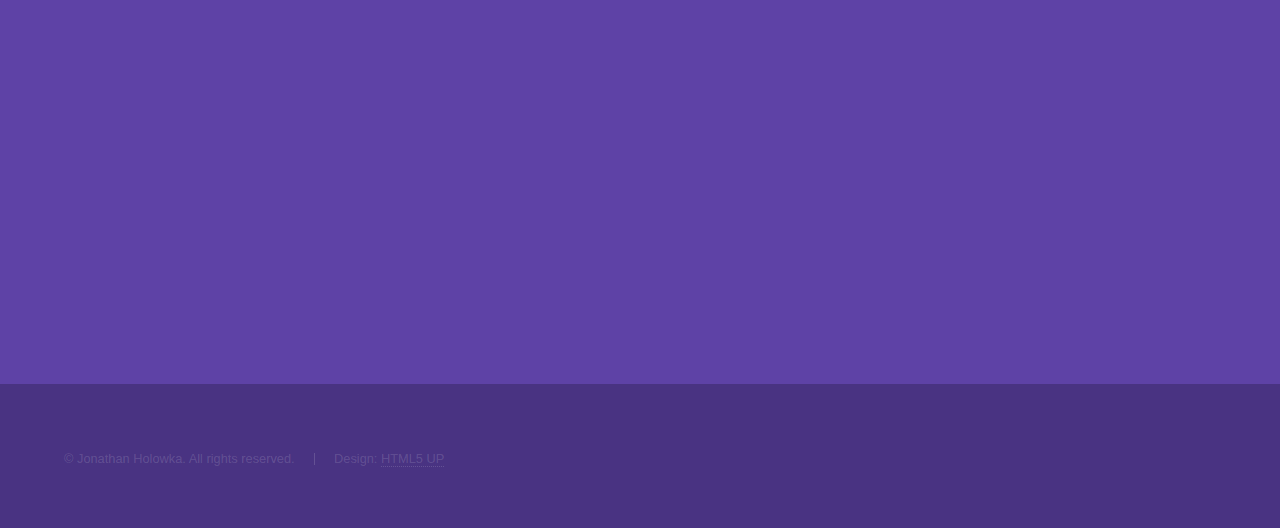
==== commit a0be42d3: "Fixes" ====
--- a/index.html
+++ b/index.html
@@ -506,6 +506,20 @@
 									referrerpolicy="strict-origin-when-cross-origin" allowfullscreen></iframe>
 									<h3>Parallax in Unity</h3>
 									<p>This video shows how to set up a Parallax in Unity 2D. It's part of the same "How to Make a Game in Unity" playlist series.</p>
+
+									<iframe width="448" height="252" src="https://www.youtube.com/embed/ey7v9F0tx1k?si=6K_AI667-0-8zMlM" title="YouTube video player"
+									frameborder="0" allow="accelerometer; autoplay; clipboard-write; encrypted-media; gyroscope; picture-in-picture; web-share"
+									referrerpolicy="strict-origin-when-cross-origin" allowfullscreen></iframe>
+
+									<iframe src="https://www.youtube.com/embed/ey7v9F0tx1k?si=6K_AI667-0-8zMlM"
+          title="YouTube video player"
+          frameborder="0"
+          allow="accelerometer; autoplay; clipboard-write; encrypted-media; gyroscope; picture-in-picture; web-share"
+          referrerpolicy="strict-origin-when-cross-origin"
+          allowfullscreen>
+  </iframe>
+									<h3>Change Animation Speed</h3>
+									<p>This video gives a quick and simple explanation for how to adjust animation speeds in Unity.</p>
 								</section>
 							</div>
 							<ul class="actions">
@@ -518,7 +532,9 @@
 					<section id="five" class="wrapper style1 fade-up">
 						<div class="inner">
 							<h2>Contact Me</h2>
-							<p>Phasellus convallis elit id ullamcorper pulvinar. Duis aliquam turpis mauris, eu ultricies erat malesuada quis. Aliquam dapibus, lacus eget hendrerit bibendum, urna est aliquam sem, sit amet imperdiet est velit quis lorem.</p>
+							<p>Please feel free to reach out to me by phone or email if you have any questions or feel like I would be a good fit for your studio.
+								I am open to Unity Developer, C#/.NET Developer, Project Manager, Product Manager and Product Owner positions.
+							</p>
 							<div class="split style1">
 								<section>
 									<form method="post" action="https://formsubmit.co/jholowka@gmail.com">
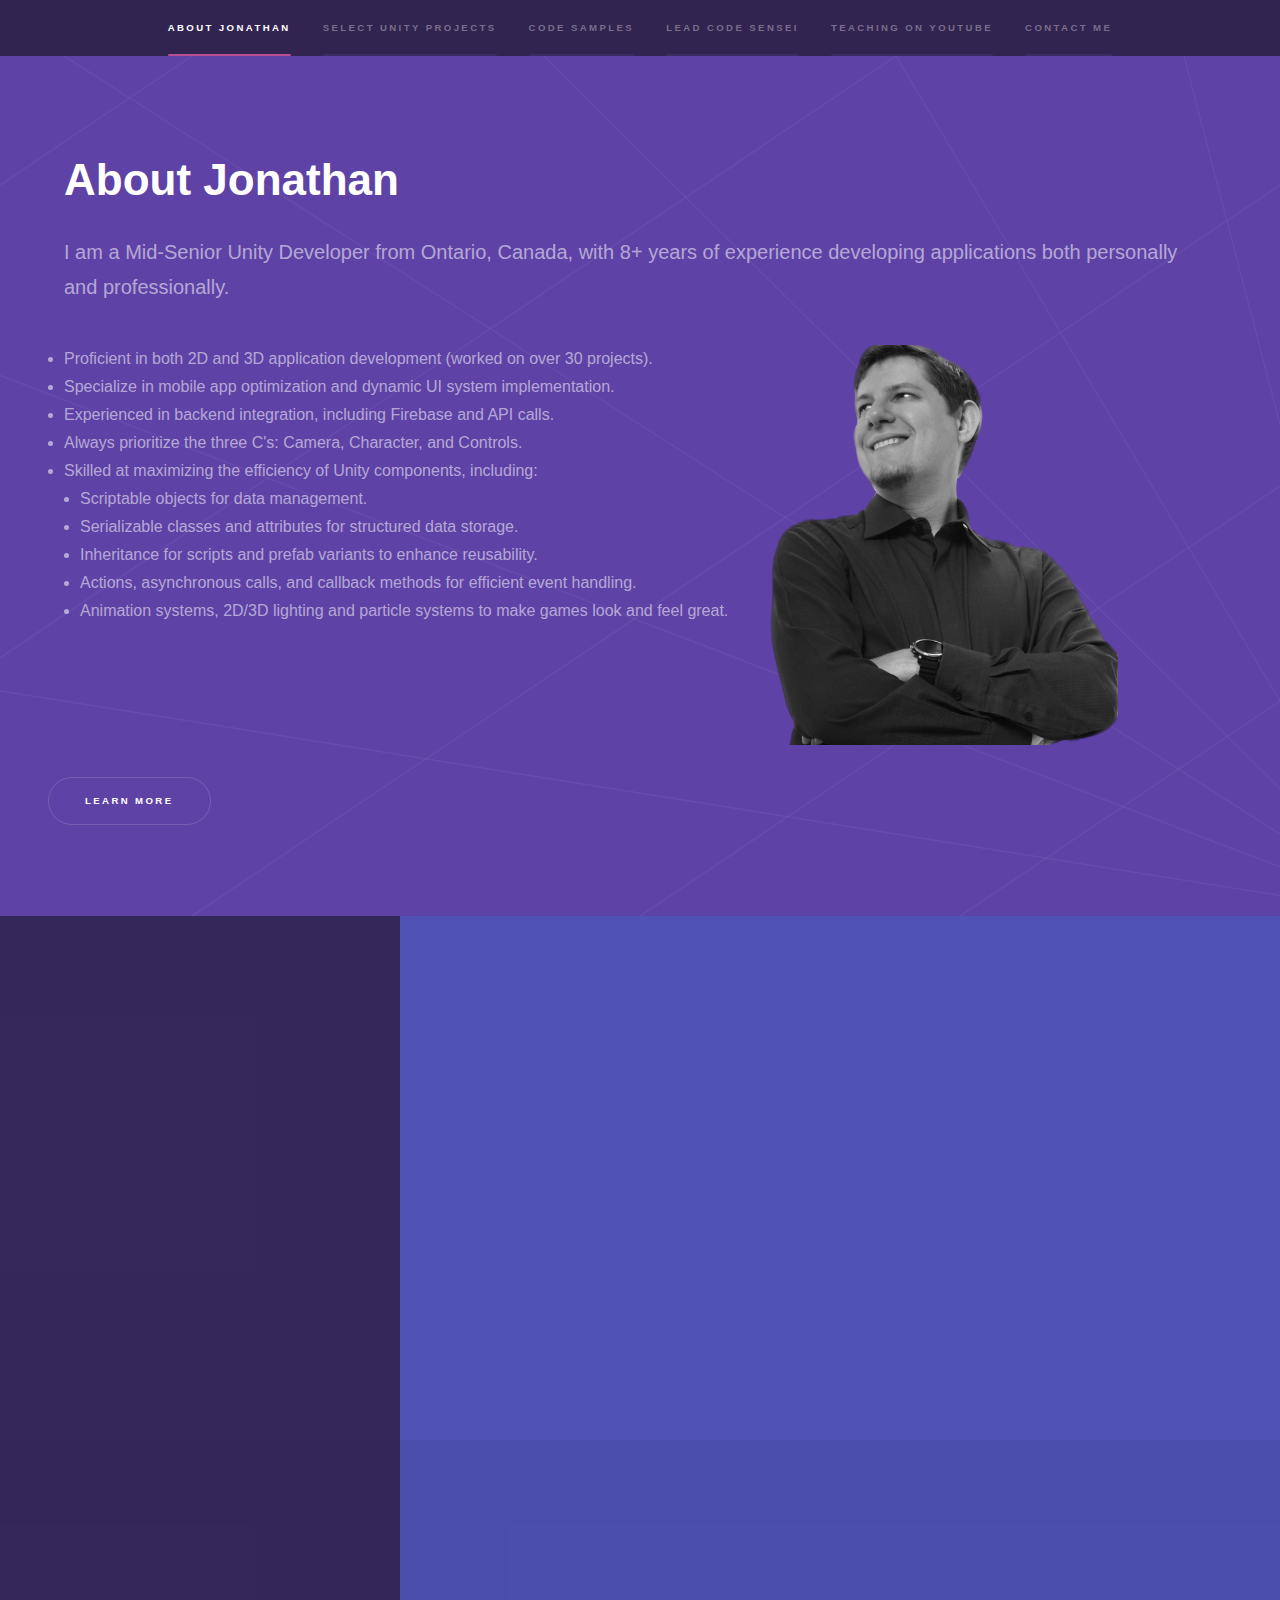
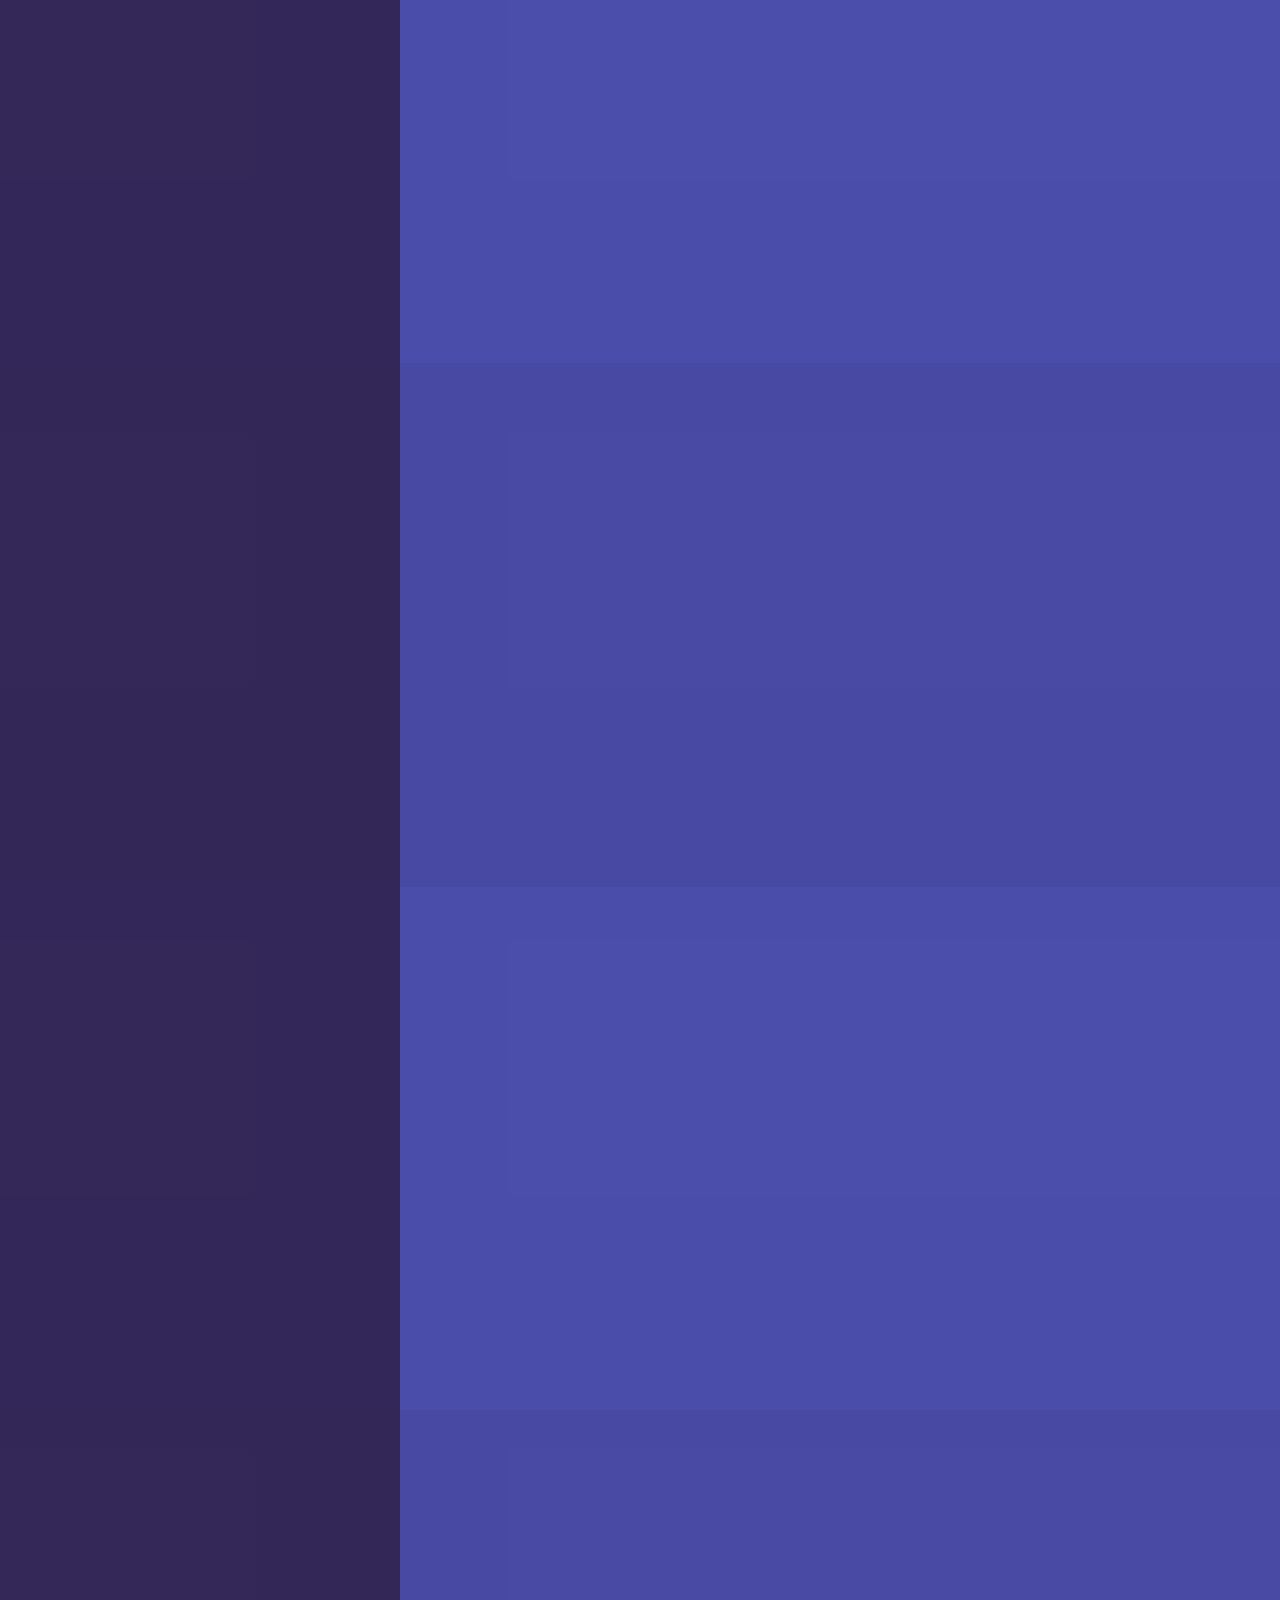
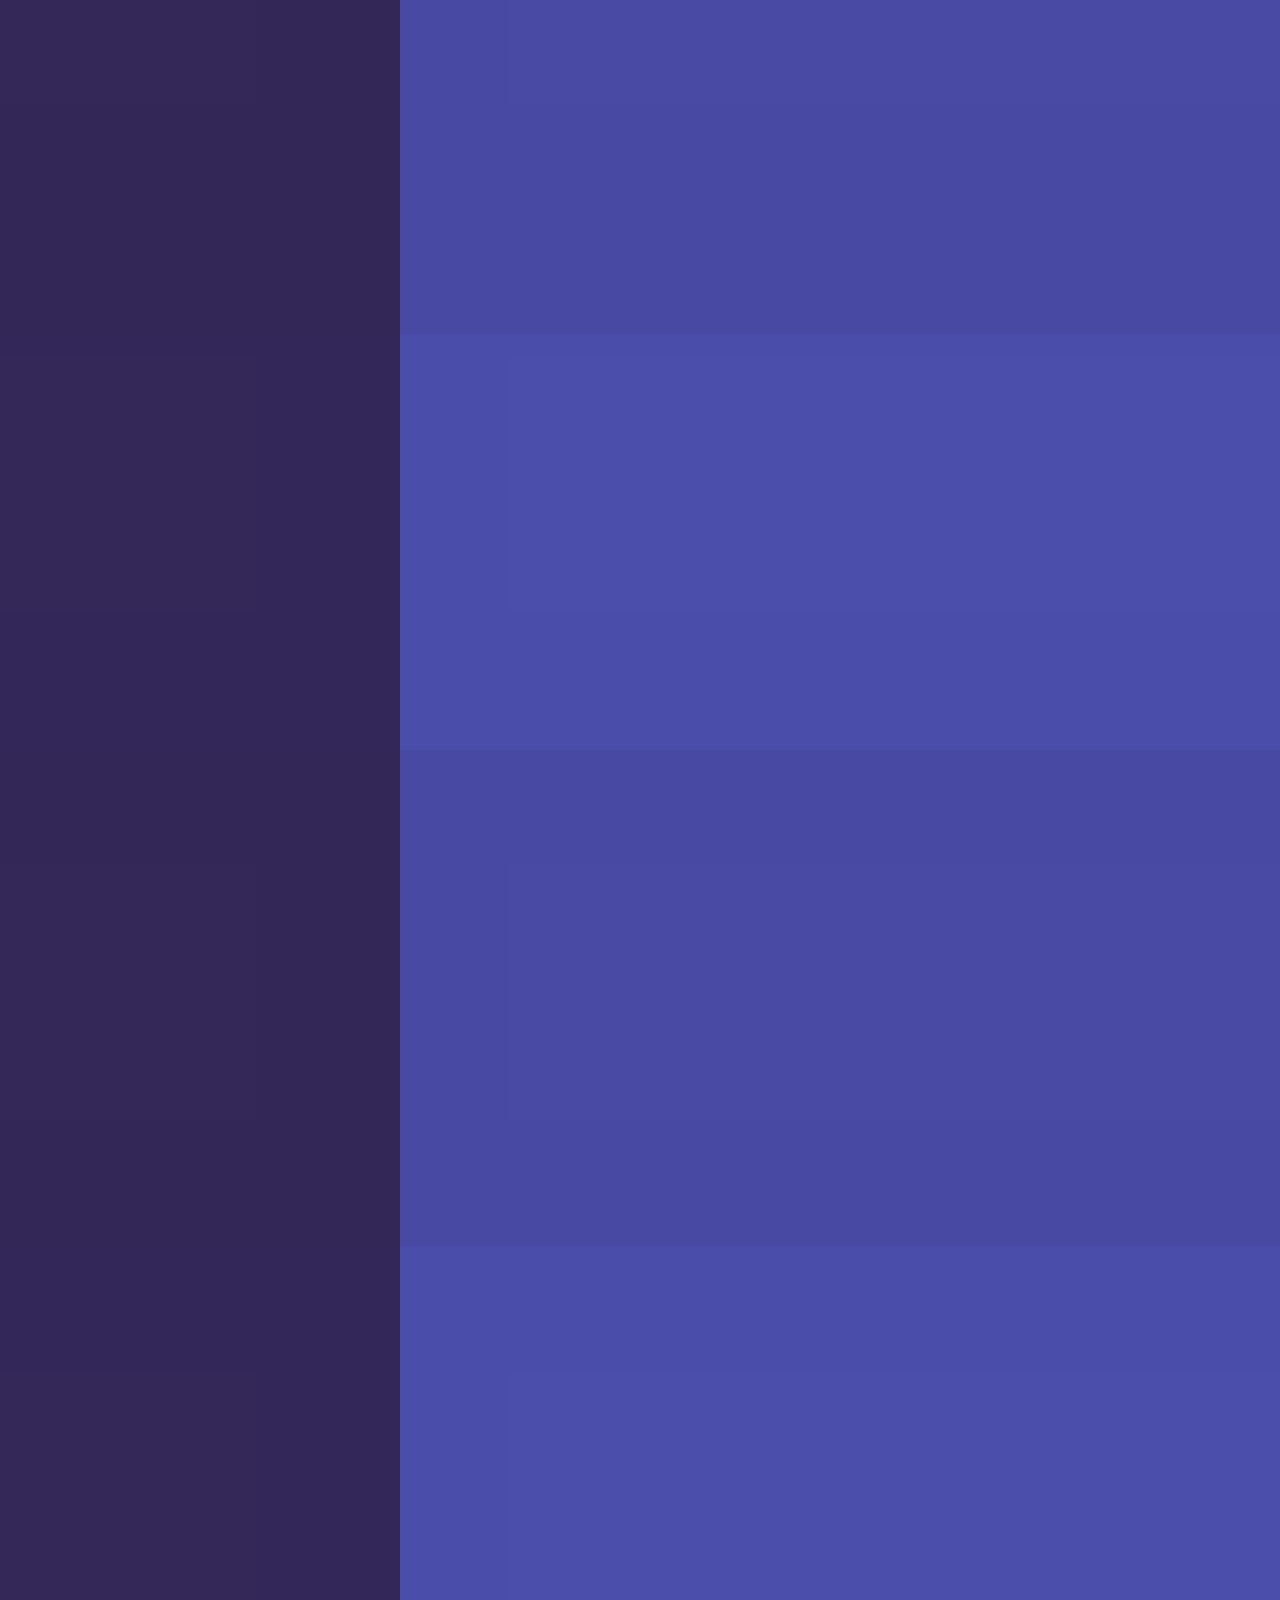
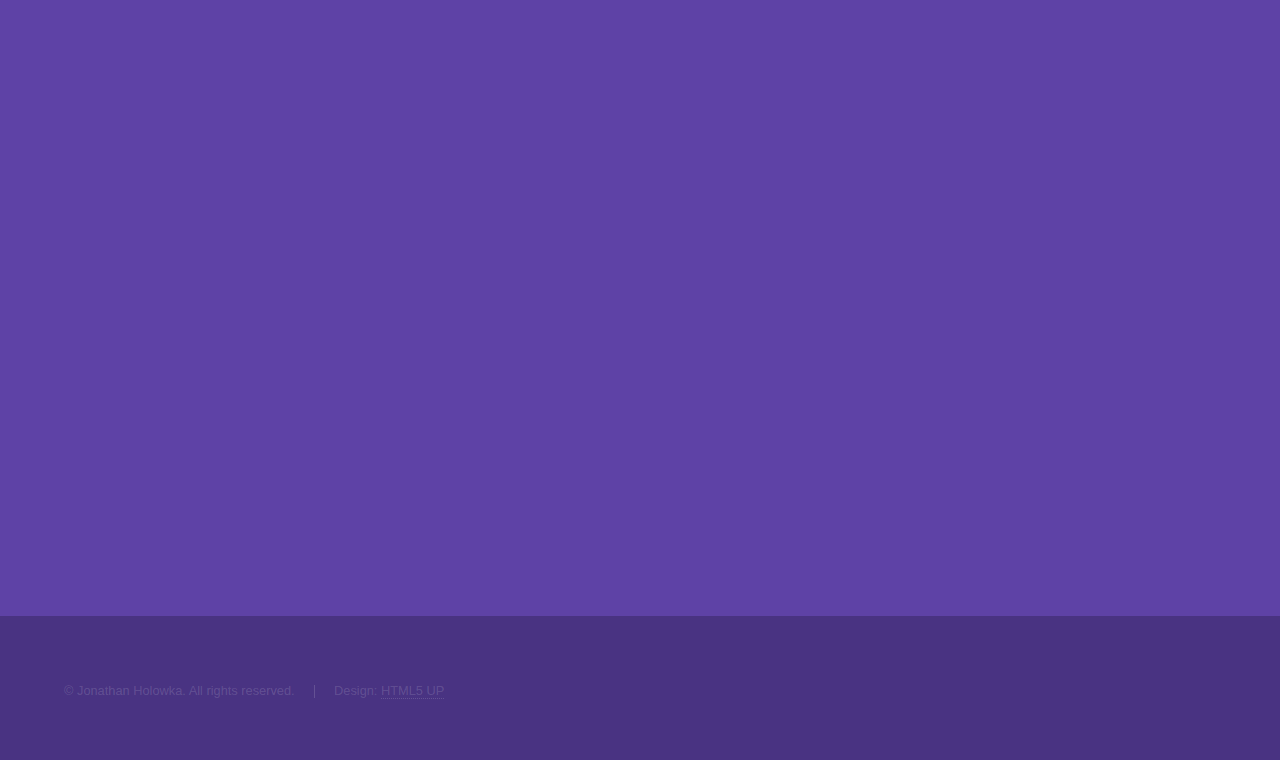
==== commit 1cee0019: "Test video" ====
--- a/index.html
+++ b/index.html
@@ -518,6 +518,17 @@
           referrerpolicy="strict-origin-when-cross-origin"
           allowfullscreen>
   </iframe>
+
+	<div class="video-container">
+  <iframe src="https://www.youtube.com/embed/ey7v9F0tx1k?si=6K_AI667-0-8zMlM"
+          title="YouTube video player"
+          frameborder="0"
+          allow="accelerometer; autoplay; clipboard-write; encrypted-media; gyroscope; picture-in-picture; web-share"
+          referrerpolicy="strict-origin-when-cross-origin"
+          allowfullscreen>
+  </iframe>
+</div>
+
 									<h3>Change Animation Speed</h3>
 									<p>This video gives a quick and simple explanation for how to adjust animation speeds in Unity.</p>
 								</section>
--- a/assets/css/main.css
+++ b/assets/css/main.css
@@ -3824,6 +3824,22 @@
 			opacity: 0;
 		}
 
+		.video-container {
+  position: relative;
+  padding-bottom: 56.25%; /* 16:9 aspect ratio */
+  height: 0;
+  overflow: hidden;
+  max-width: 100%;
+}
+
+.video-container iframe {
+  position: absolute;
+  top: 0;
+  left: 0;
+  width: 100%;
+  height: 100%;
+}
+
 		@media screen and (max-width: 1280px) {
 
 			#sidebar {
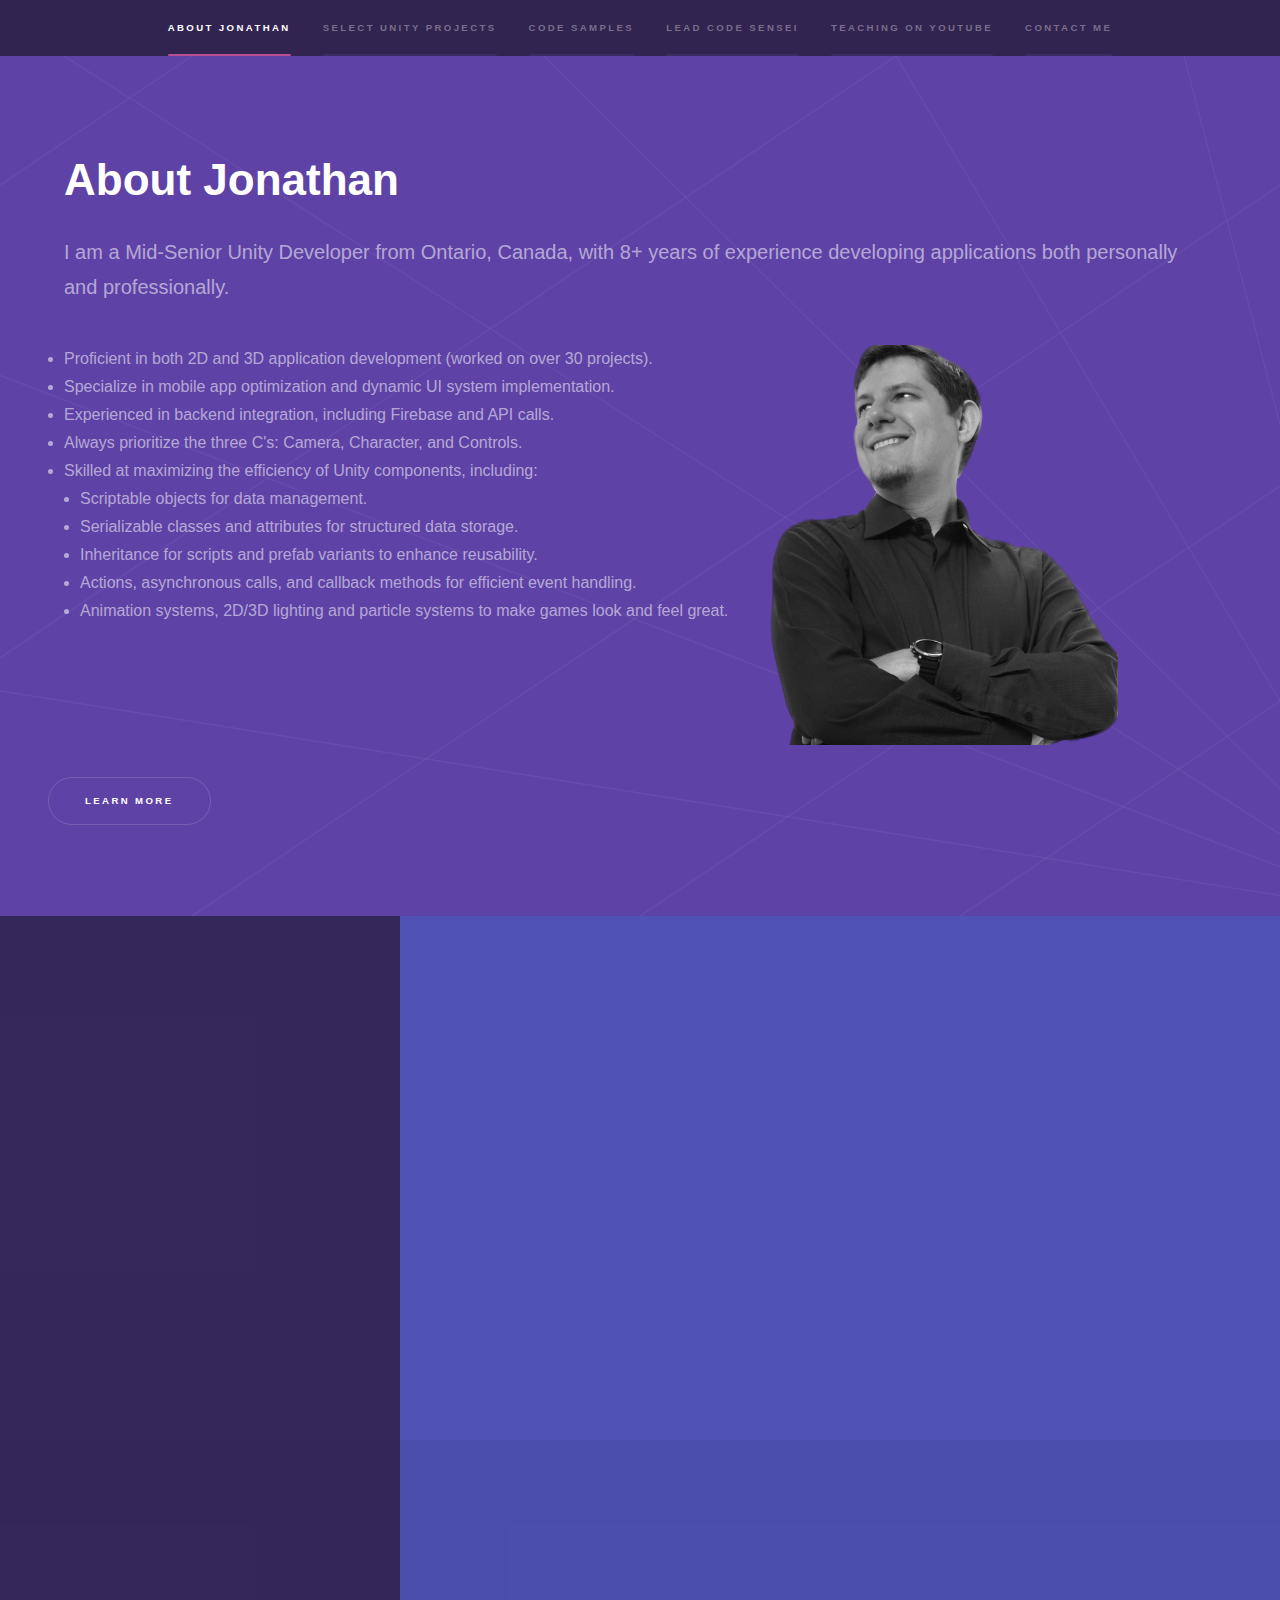
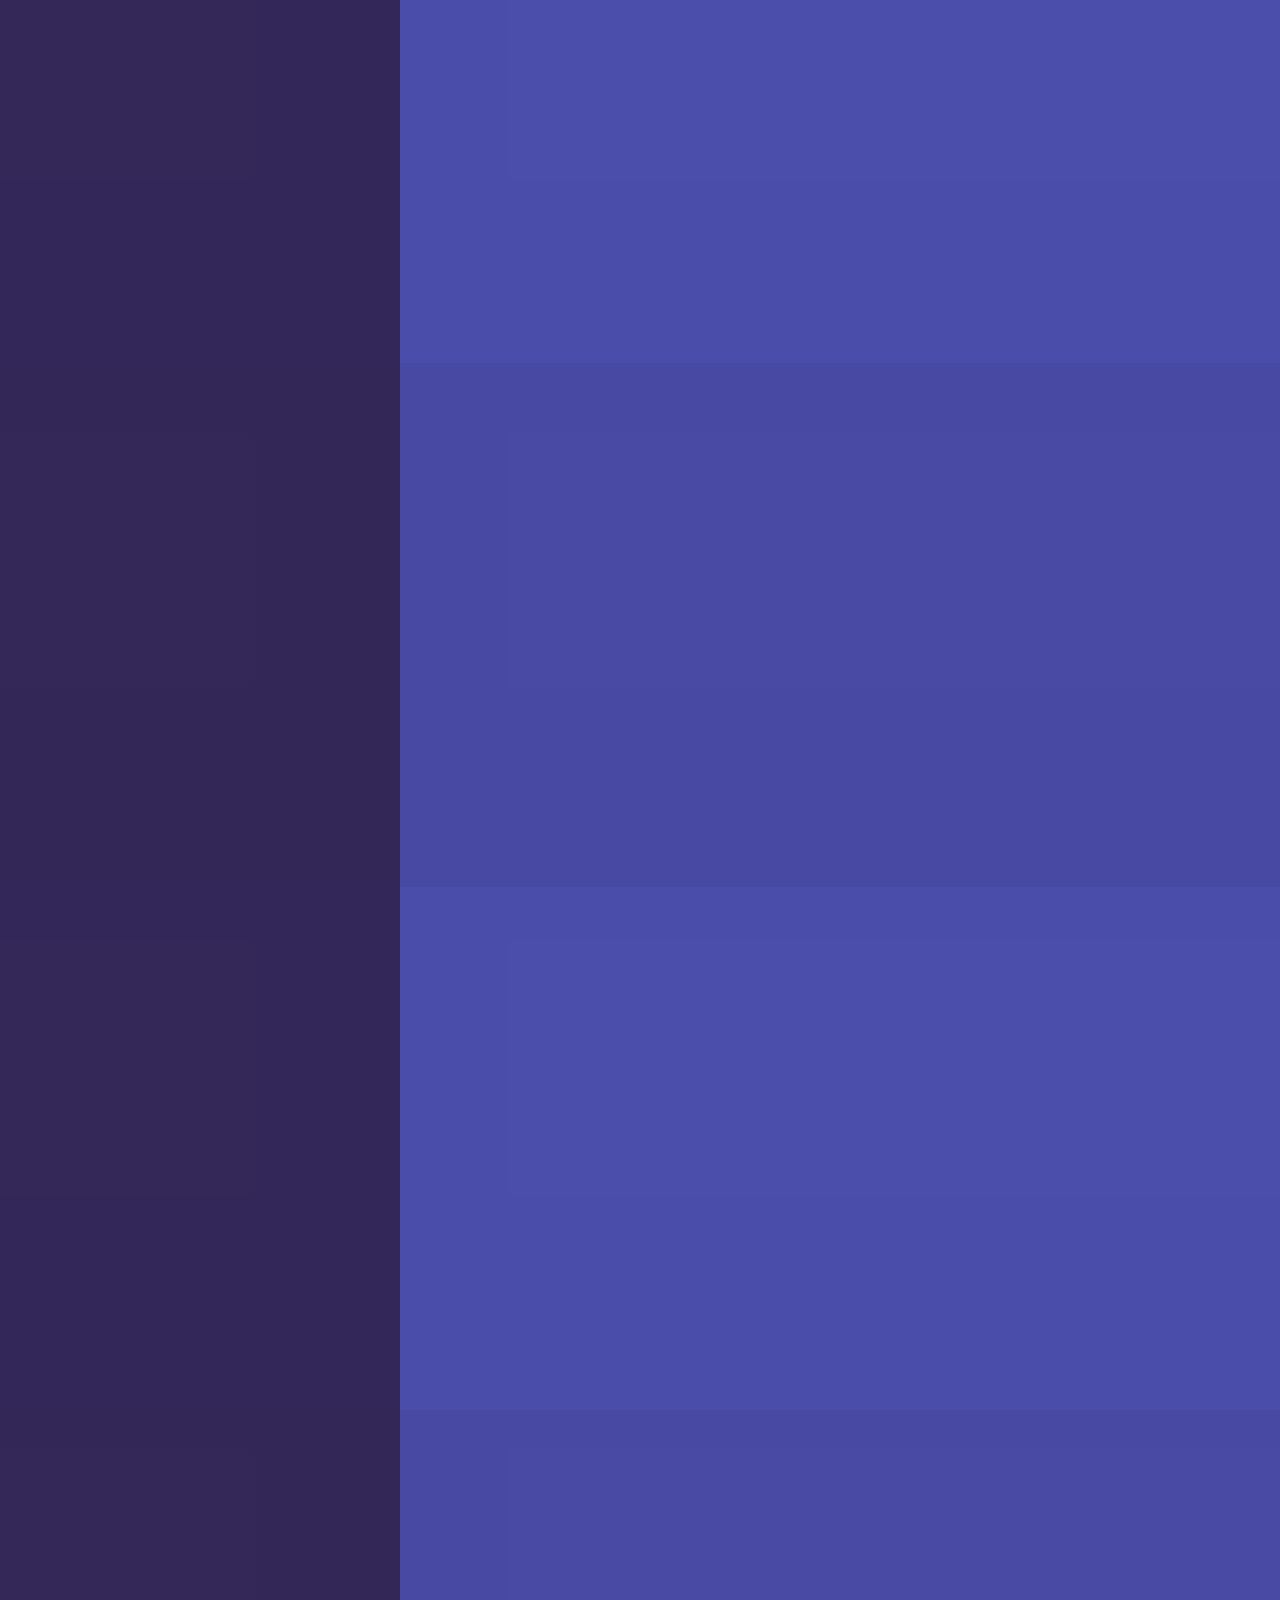
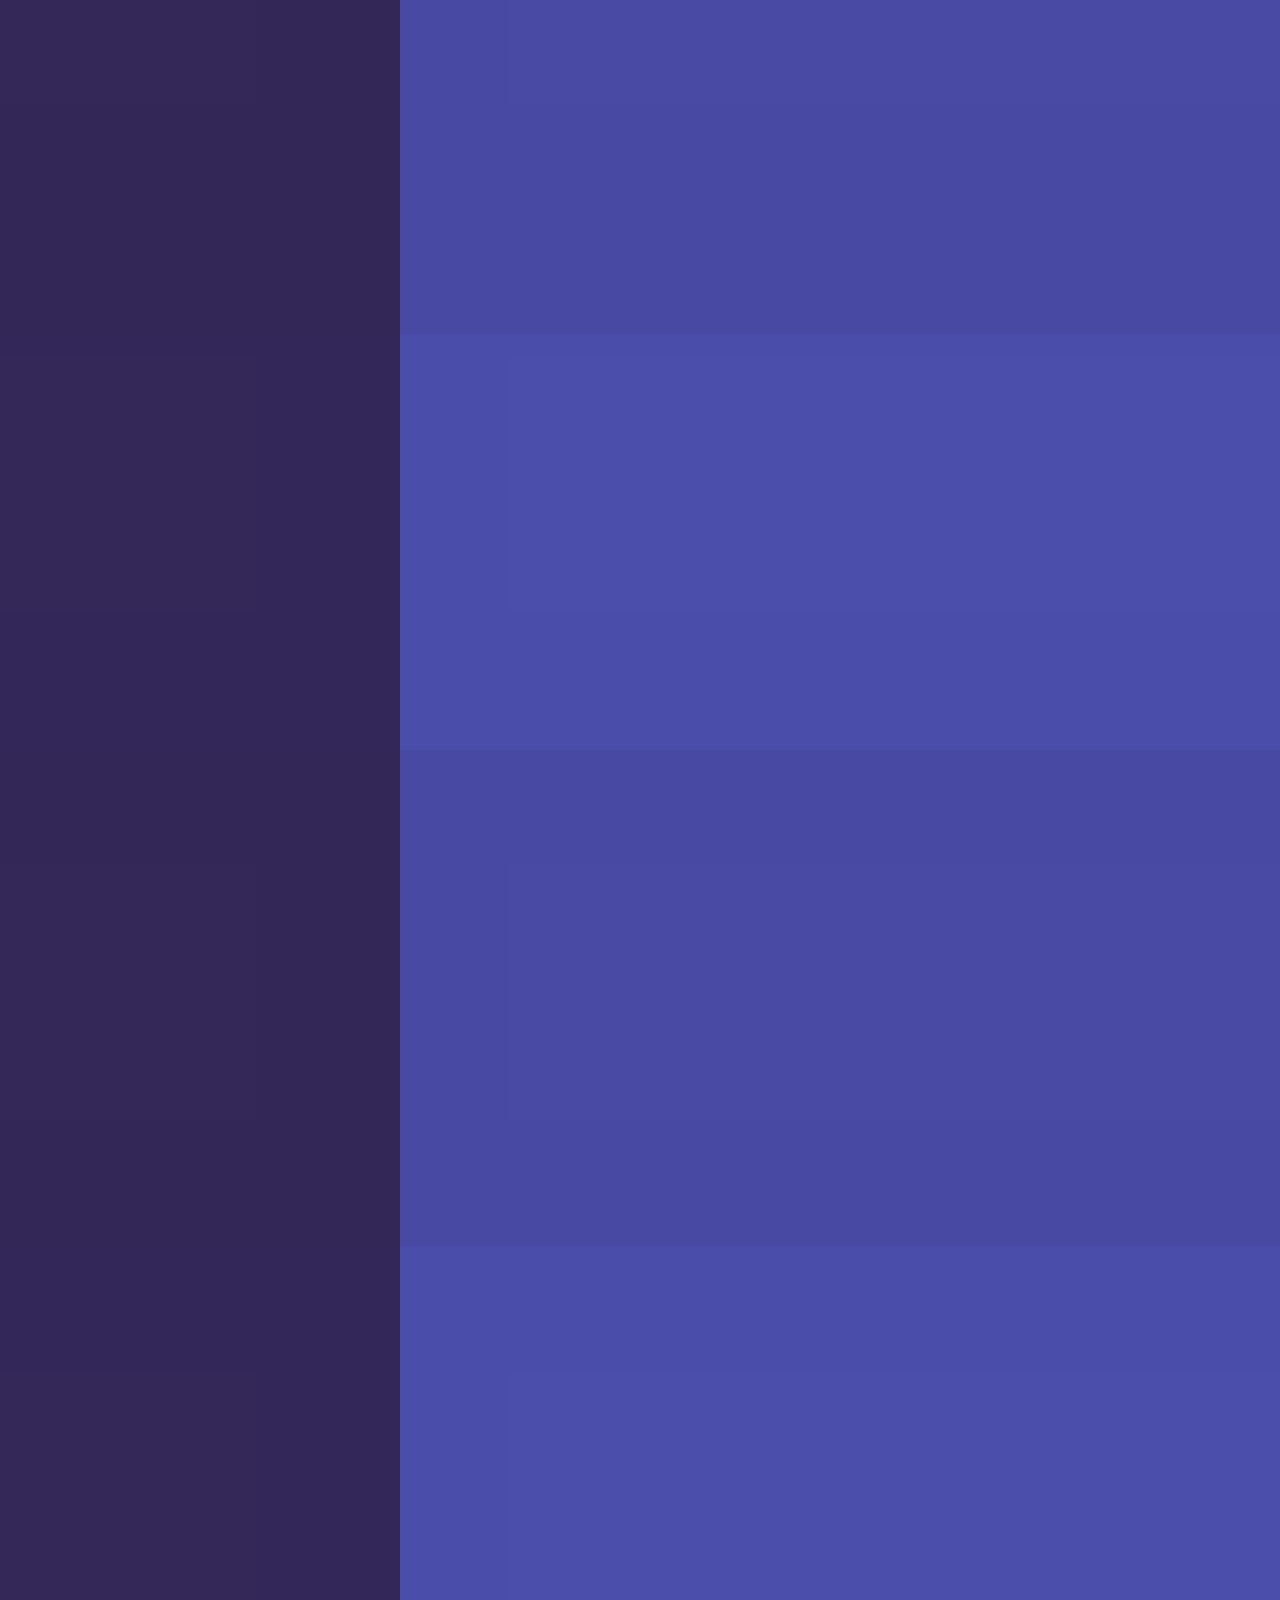
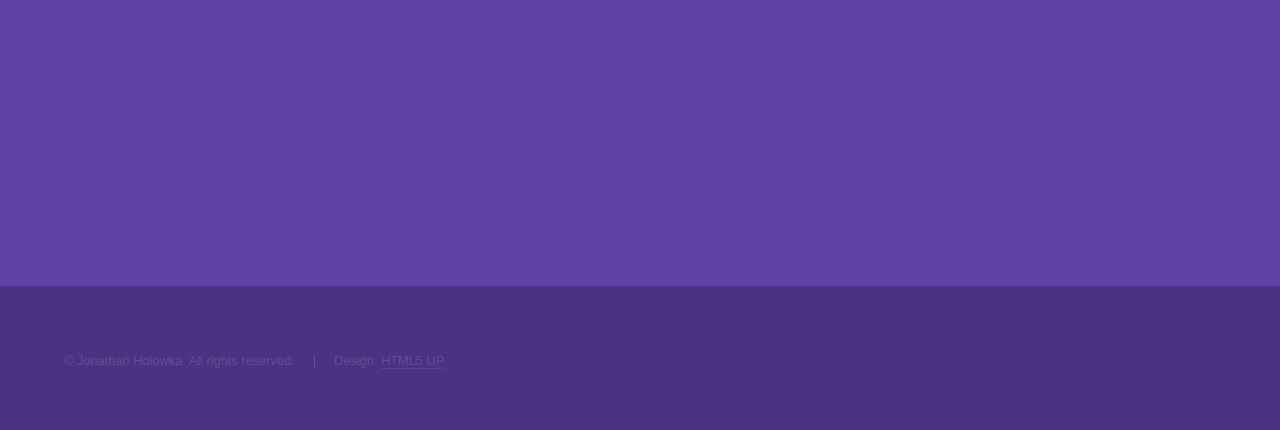
==== commit cd8344e3: "Responsiveness" ====
--- a/index.html
+++ b/index.html
@@ -409,18 +409,25 @@
 								using Unity.
 							</p>
 						<img src="images/black-belt-awards.jpg" alt="Code Ninjas Photo"
-     style="display: block; margin: auto; width: 800px; height: 400px; object-fit: cover; padding-bottom: 40px;">
+    				 style="display: block; margin: auto; width: 100%; max-width: 800px; height: auto; object-fit: cover; padding-bottom: 40px;">
 							<div class="features">
 								<section>
 									<img src="images/library.jpg" alt="Code Ninjas Photo"
-     style="display: block; margin: auto; width: 400px; height: 400px; object-fit: cover; padding-bottom: 20px;">
+   								  style="display: block; margin: auto; width: 400px; height: 400px; object-fit: cover; padding-bottom: 20px;">
 									<h3>Workshops</h3>
 									<p>Part of what I do is also working with the Milton Library and Community Resource Centre to setup and present coding workshops.</p>
 								</section>
-								<section>
-									<iframe width="400" height="315" src="https://www.youtube.com/embed/T0DztC7jdcQ?si=4jspsc_gfZnP95N5"
-									title="YouTube video player" frameborder="0" allow="accelerometer; autoplay; clipboard-write; encrypted-media; gyroscope; picture-in-picture; web-share"
-									referrerpolicy="strict-origin-when-cross-origin" allowfullscreen></iframe>
+
+								<section>
+									<div class="video-container">
+									<iframe src="https://www.youtube.com/embed/T0DztC7jdcQ?si=4jspsc_gfZnP95N5"
+													title="YouTube video player"
+													frameborder="0"
+													allow="accelerometer; autoplay; clipboard-write; encrypted-media; gyroscope; picture-in-picture; web-share"
+													referrerpolicy="strict-origin-when-cross-origin"
+													allowfullscreen>
+									</iframe>
+								</div>
 									<h3>Awards</h3>
 									<p>Another part of my job is presenting awards to our black belt graduates. This was a speech I delivered to our centres'
 										first two graduates in 2024.
@@ -439,30 +446,51 @@
 
 								<p>Below are a few choice selections of videos I am particularily proud of and have performed well.</p>
 							<div class="features">
-								<section>
-									<iframe width="448" height="252" src="https://www.youtube.com/embed/Cyj60xwhvb8?si=gpXiRnzH-FxdruNh"
-									title="YouTube video player" frameborder="0" allow="accelerometer; autoplay; clipboard-write; encrypted-media; gyroscope; picture-in-picture; web-share"
-									referrerpolicy="strict-origin-when-cross-origin" allowfullscreen></iframe>
+
+								<section>
+									<div class="video-container">
+									<iframe src="https://www.youtube.com/embed/Cyj60xwhvb8?si=gpXiRnzH-FxdruNh"
+													title="YouTube video player"
+													frameborder="0"
+													allow="accelerometer; autoplay; clipboard-write; encrypted-media; gyroscope; picture-in-picture; web-share"
+													referrerpolicy="strict-origin-when-cross-origin"
+													allowfullscreen>
+									</iframe>
+								</div>
 									<h3>How to Use Dictionaries</h3>
 									<p>This video is from 2021 and has received over 10,000 views.</p>
 									<p><i>Thank you for this video...very well explained.  I was looking for "lists" and ended here instead...glad I did, because I think "dicts"
 										 are what I need to be using.  Instead of trying to remember which index # to use for my values, I just use a description that is easy to remember.
 										 Again, thank you.</i></p>
 								</section>
-								<section>
-									<iframe width="448" height="252" src="https://www.youtube.com/embed/Y8MBgR53D10?si=oltTR5fquEp00ls0"
-									title="YouTube video player" frameborder="0" allow="accelerometer; autoplay; clipboard-write; encrypted-media; gyroscope; picture-in-picture; web-share"
-									referrerpolicy="strict-origin-when-cross-origin" allowfullscreen></iframe>
+
+								<section>
+									<div class="video-container">
+									<iframe src="https://www.youtube.com/embed/Y8MBgR53D10?si=oltTR5fquEp00ls0"
+													title="YouTube video player"
+													frameborder="0"
+													allow="accelerometer; autoplay; clipboard-write; encrypted-media; gyroscope; picture-in-picture; web-share"
+													referrerpolicy="strict-origin-when-cross-origin"
+													allowfullscreen>
+									</iframe>
+								</div>
 									<h3>Animated Line Renderer</h3>
 									<p>This video has also received over 10,000 views. I couldn't find a decent tutorial that explained how to do this,
 										so I figured it out on my own and then created a tutorial on the subject.</p>
 										<p><i>That is a really neat way to animate the line ... sweet!
 											You know that I love Unity because of the community and content like this,  thanks!</i></p>
 								</section>
-								<section>
-									<iframe width="448" height="252" src="https://www.youtube.com/embed/_JM0g9jzOk0?si=L3kFck1RHYhSzHh0"
-									title="YouTube video player" frameborder="0" allow="accelerometer; autoplay; clipboard-write; encrypted-media; gyroscope; picture-in-picture; web-share"
-									referrerpolicy="strict-origin-when-cross-origin" allowfullscreen></iframe>
+
+								<section>
+									<div class="video-container">
+									<iframe src="https://www.youtube.com/embed/_JM0g9jzOk0?si=L3kFck1RHYhSzHh0"
+													title="YouTube video player"
+													frameborder="0"
+													allow="accelerometer; autoplay; clipboard-write; encrypted-media; gyroscope; picture-in-picture; web-share"
+													referrerpolicy="strict-origin-when-cross-origin"
+													allowfullscreen>
+									</iframe>
+								</div>
 									<h3>Particles on the UI</h3>
 									<p>This is a subject I also find frusterating in Unity so I made a tutorial for it. The video is fairly recent
 										and has steadily picking up steam.
@@ -471,10 +499,18 @@
 										And then you first try to find if anyone got the solution for it first and you NEVER find it? Not in this case cuz the second approach was EXACTLY what
 										I was trying to find. thank you SO MUCH!</i></p>
 								</section>
-								<section>
-									<iframe width="448" height="252" src="https://www.youtube.com/embed/pMXJv9zzkGg?si=YCl_rD1FmmNMFe0y"
-									title="YouTube video player" frameborder="0" allow="accelerometer; autoplay; clipboard-write; encrypted-media; gyroscope; picture-in-picture; web-share"
-									referrerpolicy="strict-origin-when-cross-origin" allowfullscreen></iframe>
+
+								<section>
+
+									<div class="video-container">
+									<iframe src="https://www.youtube.com/embed/pMXJv9zzkGg?si=YCl_rD1FmmNMFe0y"
+													title="YouTube video player"
+													frameborder="0"
+													allow="accelerometer; autoplay; clipboard-write; encrypted-media; gyroscope; picture-in-picture; web-share"
+													referrerpolicy="strict-origin-when-cross-origin"
+													allowfullscreen>
+									</iframe>
+								</div>
 									<h3>How to Send Variables Between Scenes</h3>
 									<p>This video from 2020 is one of my channel's most successful, sitting at over 50,000 views. The video primarily demonstrates how static
 										variables persist through scene changes in Unity. </p>
@@ -486,10 +522,18 @@
 									<p><i>Thanks for this, all of the other tutorials are the same copy paste setting of quality, resolution
 										etc and don't handle making variables available for game objects, this is really useful.</i></p>
 								</section>
-								<section>
-									<iframe width="448" height="252" src="https://www.youtube.com/embed/uLXnYbu6c7Y?si=4XwQ6PSKQJk9rYXv" title="YouTube video player"
-									frameborder="0" allow="accelerometer; autoplay; clipboard-write; encrypted-media; gyroscope; picture-in-picture; web-share"
-									referrerpolicy="strict-origin-when-cross-origin" allowfullscreen></iframe>
+
+								<section>
+									<div class="video-container">
+									<iframe src="https://www.youtube.com/embed/uLXnYbu6c7Y?si=4XwQ6PSKQJk9rYXv"
+													title="YouTube video player"
+													frameborder="0"
+													allow="accelerometer; autoplay; clipboard-write; encrypted-media; gyroscope; picture-in-picture; web-share"
+													referrerpolicy="strict-origin-when-cross-origin"
+													allowfullscreen>
+									</iframe>
+								</div>
+
 									<h3>How to Make a Game In Unity</h3>
 									<p>This is the first video in an ongoing approx 20 video long series where I detail how to make a complete 2D platformer game in Unity. The comments
 										below are from various videos throughout the series, including this one.
@@ -500,34 +544,31 @@
 									<p><i>Just wanted to say you are my favorite tutorial youtuber! Thanks for the clear and very well made videos you make. They make my life 10 times easier</i></p>
 
 								</section>
-								<section>
-									<iframe width="448" height="252" src="https://www.youtube.com/embed/whLO4NrmfIQ?si=odAor4M8wruTGuN1" title="YouTube video player"
-									frameborder="0" allow="accelerometer; autoplay; clipboard-write; encrypted-media; gyroscope; picture-in-picture; web-share"
-									referrerpolicy="strict-origin-when-cross-origin" allowfullscreen></iframe>
+
+								<section>
+
+									<div class="video-container">
+									<iframe src="https://www.youtube.com/embed/whLO4NrmfIQ?si=odAor4M8wruTGuN1"
+													title="YouTube video player"
+													frameborder="0"
+													allow="accelerometer; autoplay; clipboard-write; encrypted-media; gyroscope; picture-in-picture; web-share"
+													referrerpolicy="strict-origin-when-cross-origin"
+													allowfullscreen>
+									</iframe>
+								</div>
+
 									<h3>Parallax in Unity</h3>
 									<p>This video shows how to set up a Parallax in Unity 2D. It's part of the same "How to Make a Game in Unity" playlist series.</p>
 
-									<iframe width="448" height="252" src="https://www.youtube.com/embed/ey7v9F0tx1k?si=6K_AI667-0-8zMlM" title="YouTube video player"
-									frameborder="0" allow="accelerometer; autoplay; clipboard-write; encrypted-media; gyroscope; picture-in-picture; web-share"
-									referrerpolicy="strict-origin-when-cross-origin" allowfullscreen></iframe>
-
+									<div class="video-container">
 									<iframe src="https://www.youtube.com/embed/ey7v9F0tx1k?si=6K_AI667-0-8zMlM"
-          title="YouTube video player"
-          frameborder="0"
-          allow="accelerometer; autoplay; clipboard-write; encrypted-media; gyroscope; picture-in-picture; web-share"
-          referrerpolicy="strict-origin-when-cross-origin"
-          allowfullscreen>
-  </iframe>
-
-	<div class="video-container">
-  <iframe src="https://www.youtube.com/embed/ey7v9F0tx1k?si=6K_AI667-0-8zMlM"
-          title="YouTube video player"
-          frameborder="0"
-          allow="accelerometer; autoplay; clipboard-write; encrypted-media; gyroscope; picture-in-picture; web-share"
-          referrerpolicy="strict-origin-when-cross-origin"
-          allowfullscreen>
-  </iframe>
-</div>
+													title="YouTube video player"
+													frameborder="0"
+													allow="accelerometer; autoplay; clipboard-write; encrypted-media; gyroscope; picture-in-picture; web-share"
+													referrerpolicy="strict-origin-when-cross-origin"
+													allowfullscreen>
+									</iframe>
+								</div>
 
 									<h3>Change Animation Speed</h3>
 									<p>This video gives a quick and simple explanation for how to adjust animation speeds in Unity.</p>
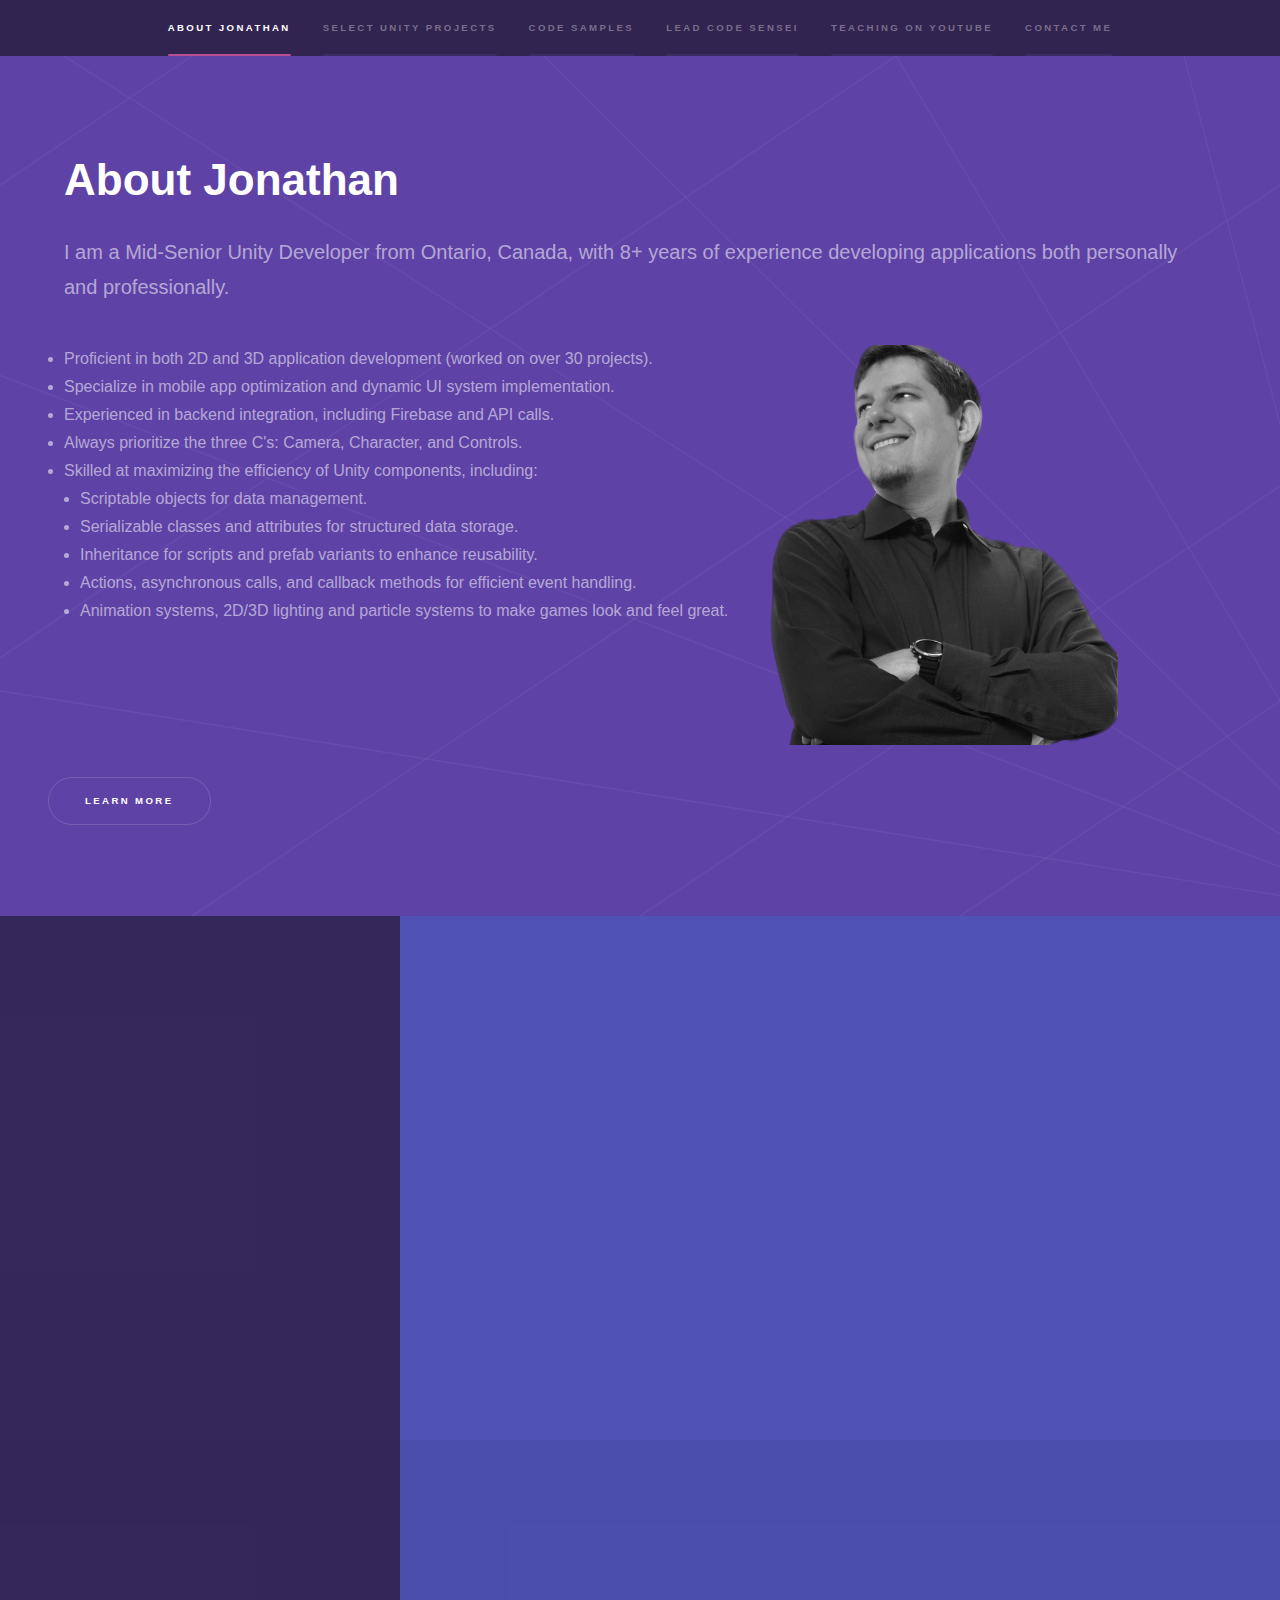
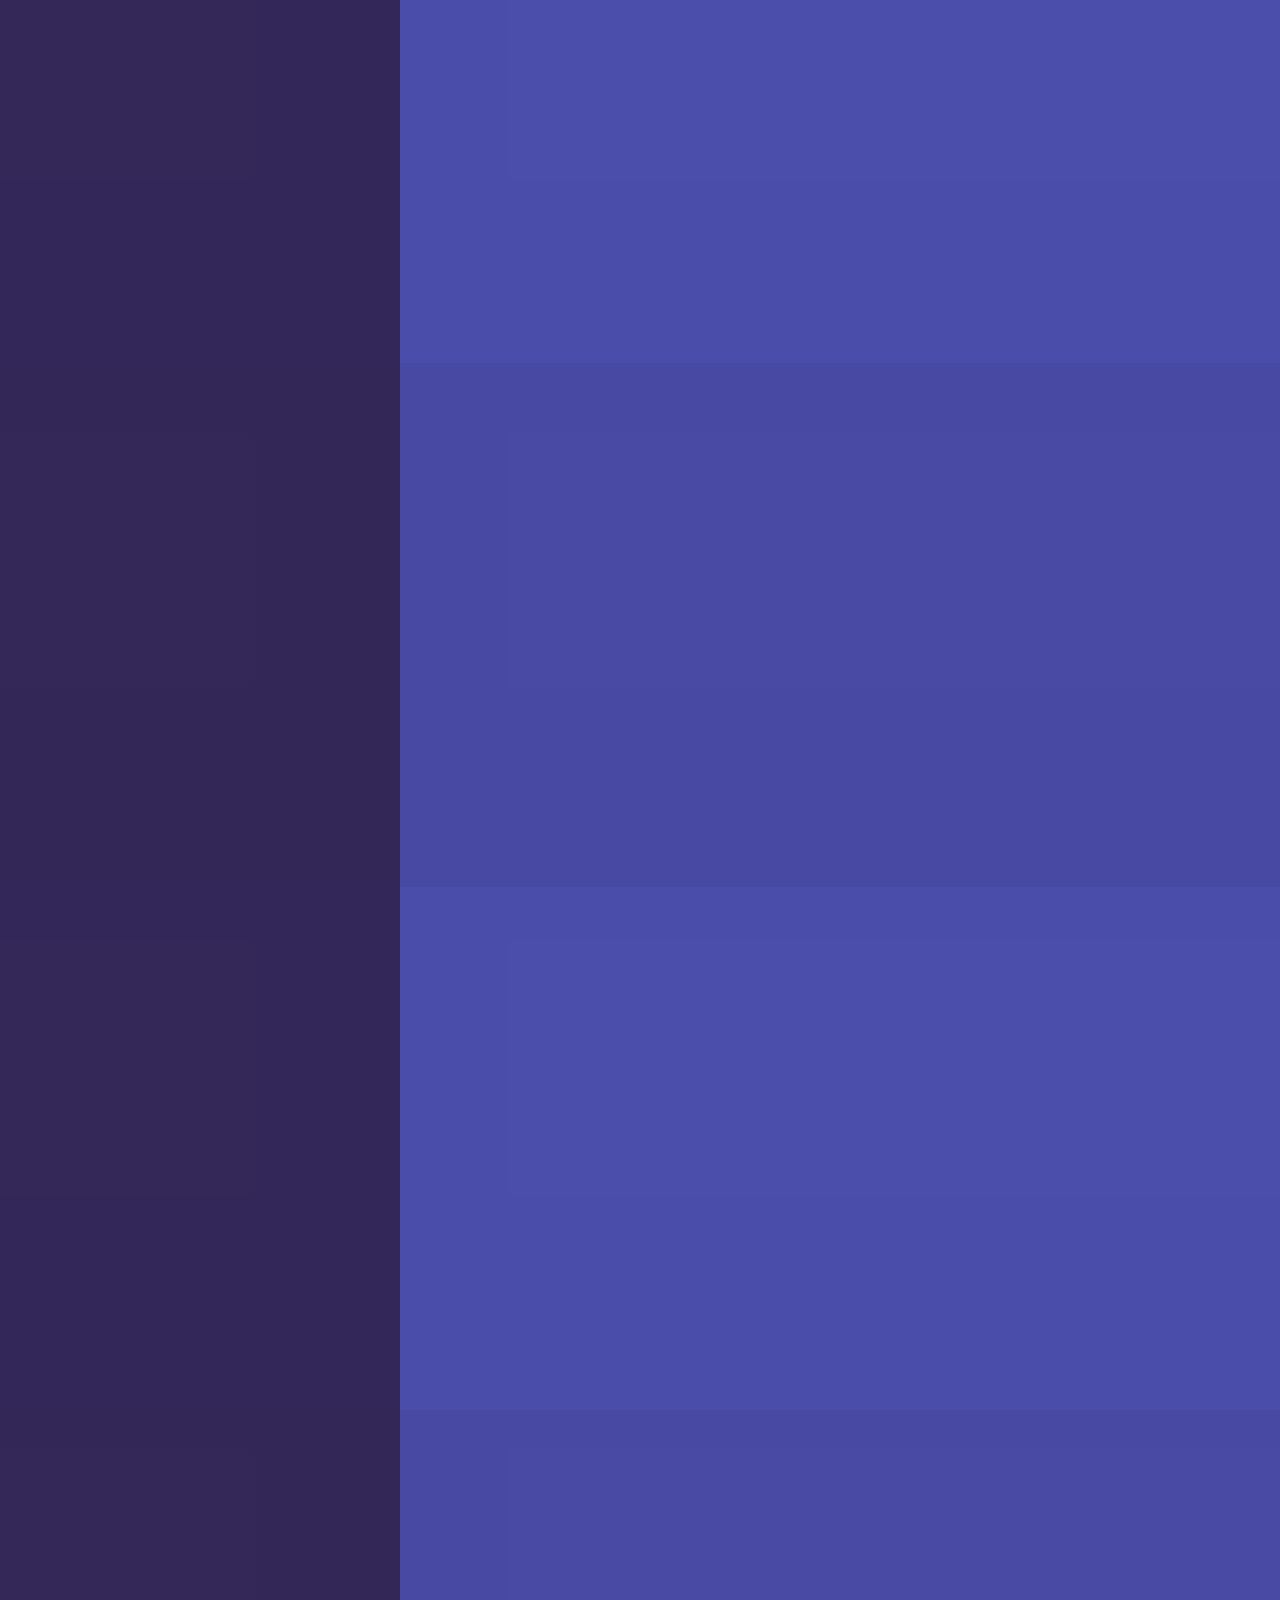
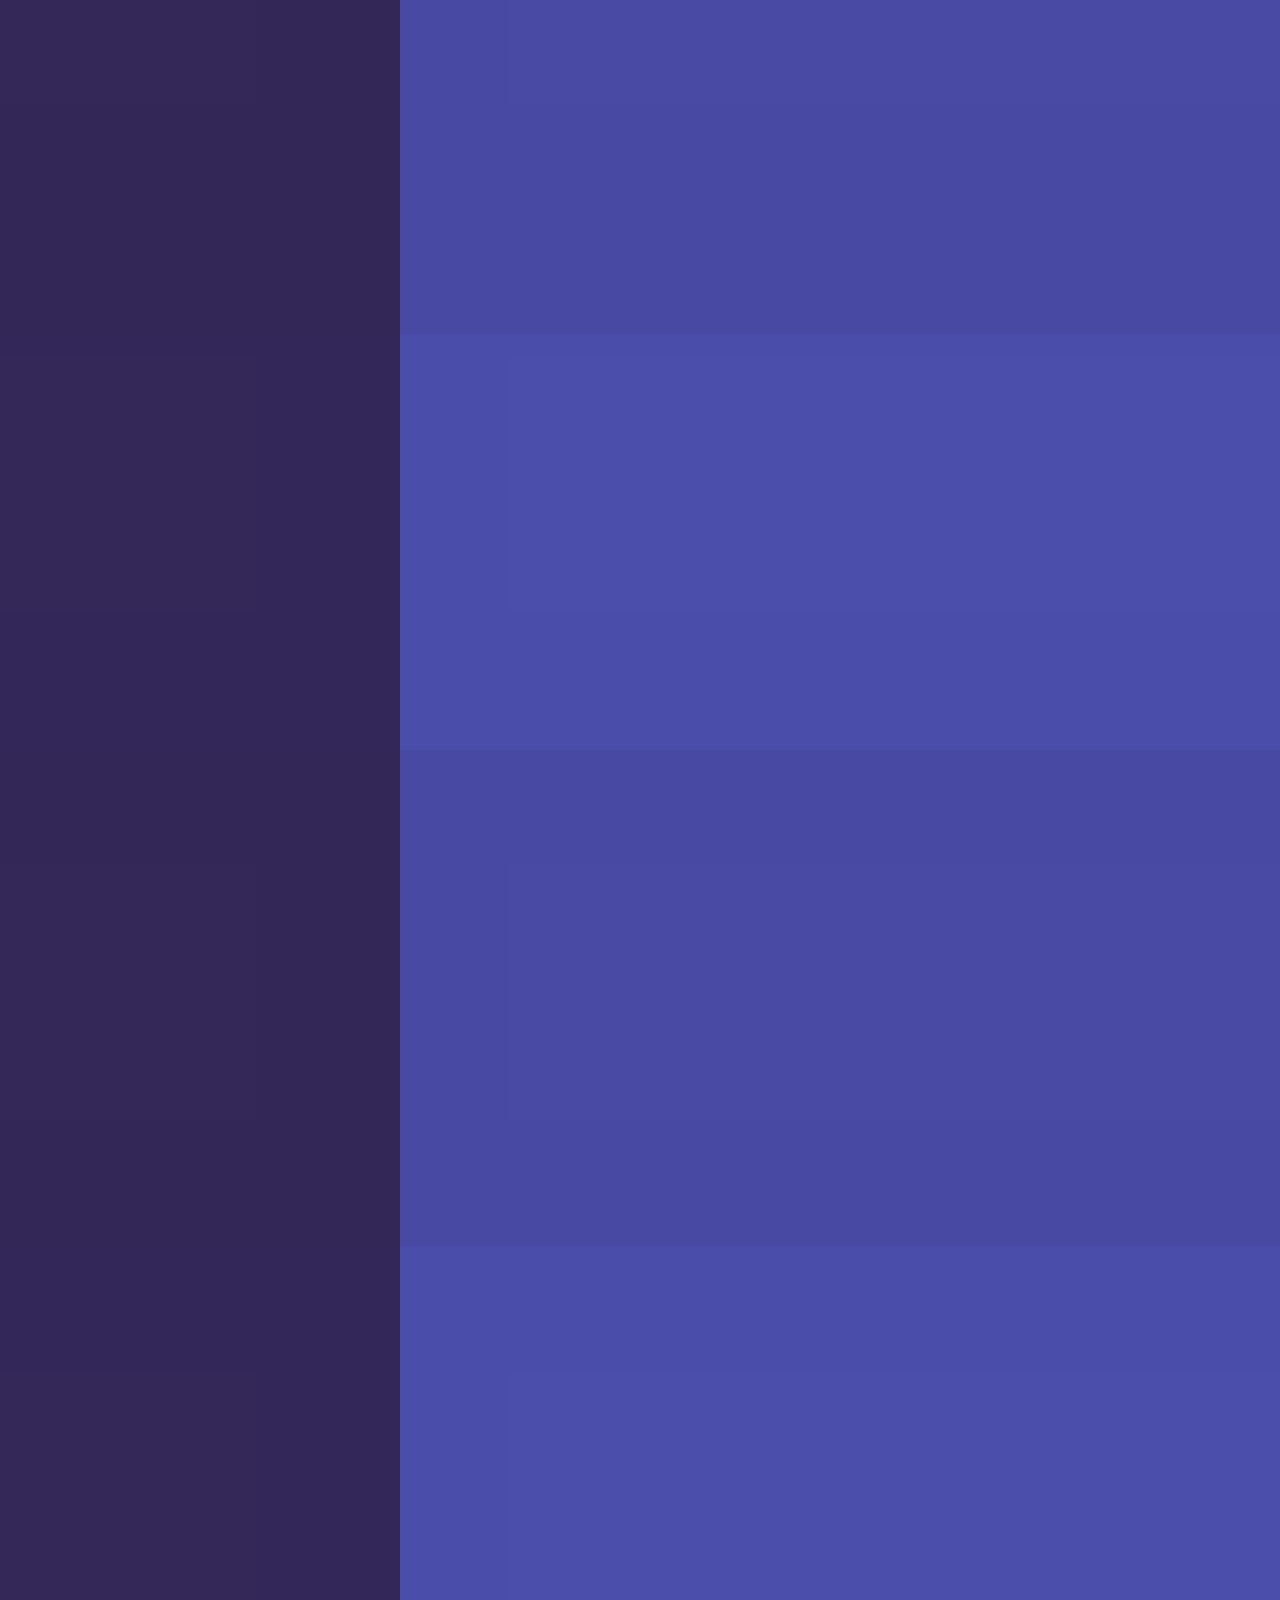
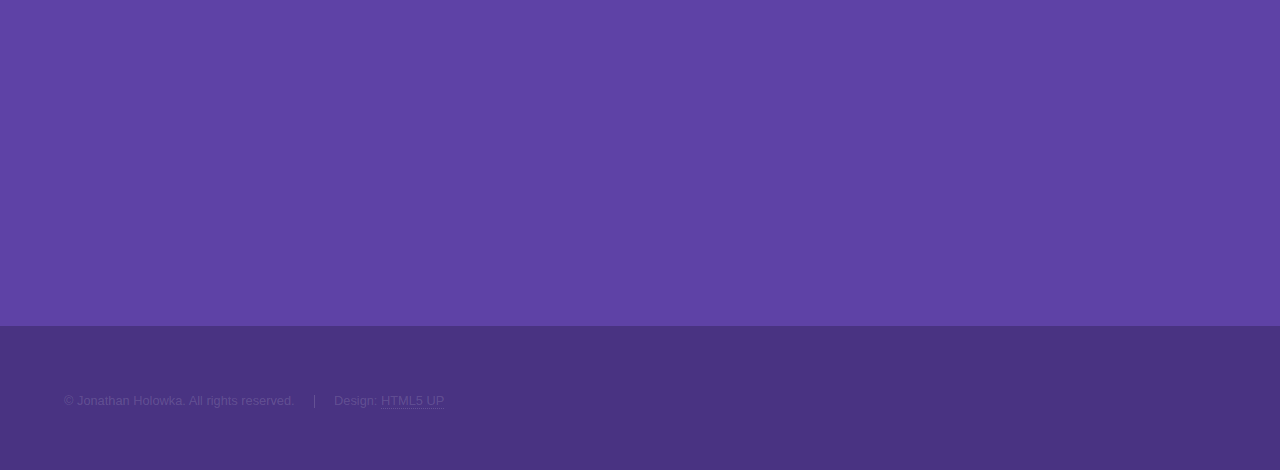
==== commit 21327f70: "Image fix" ====
--- a/index.html
+++ b/index.html
@@ -413,7 +413,7 @@
 							<div class="features">
 								<section>
 									<img src="images/library.jpg" alt="Code Ninjas Photo"
-   								  style="display: block; margin: auto; width: 400px; height: 400px; object-fit: cover; padding-bottom: 20px;">
+   								  style="display: block; margin: auto; width: 100%; max-width: 400px; height: auto; object-fit: cover; padding-bottom: 40px;">
 									<h3>Workshops</h3>
 									<p>Part of what I do is also working with the Milton Library and Community Resource Centre to setup and present coding workshops.</p>
 								</section>
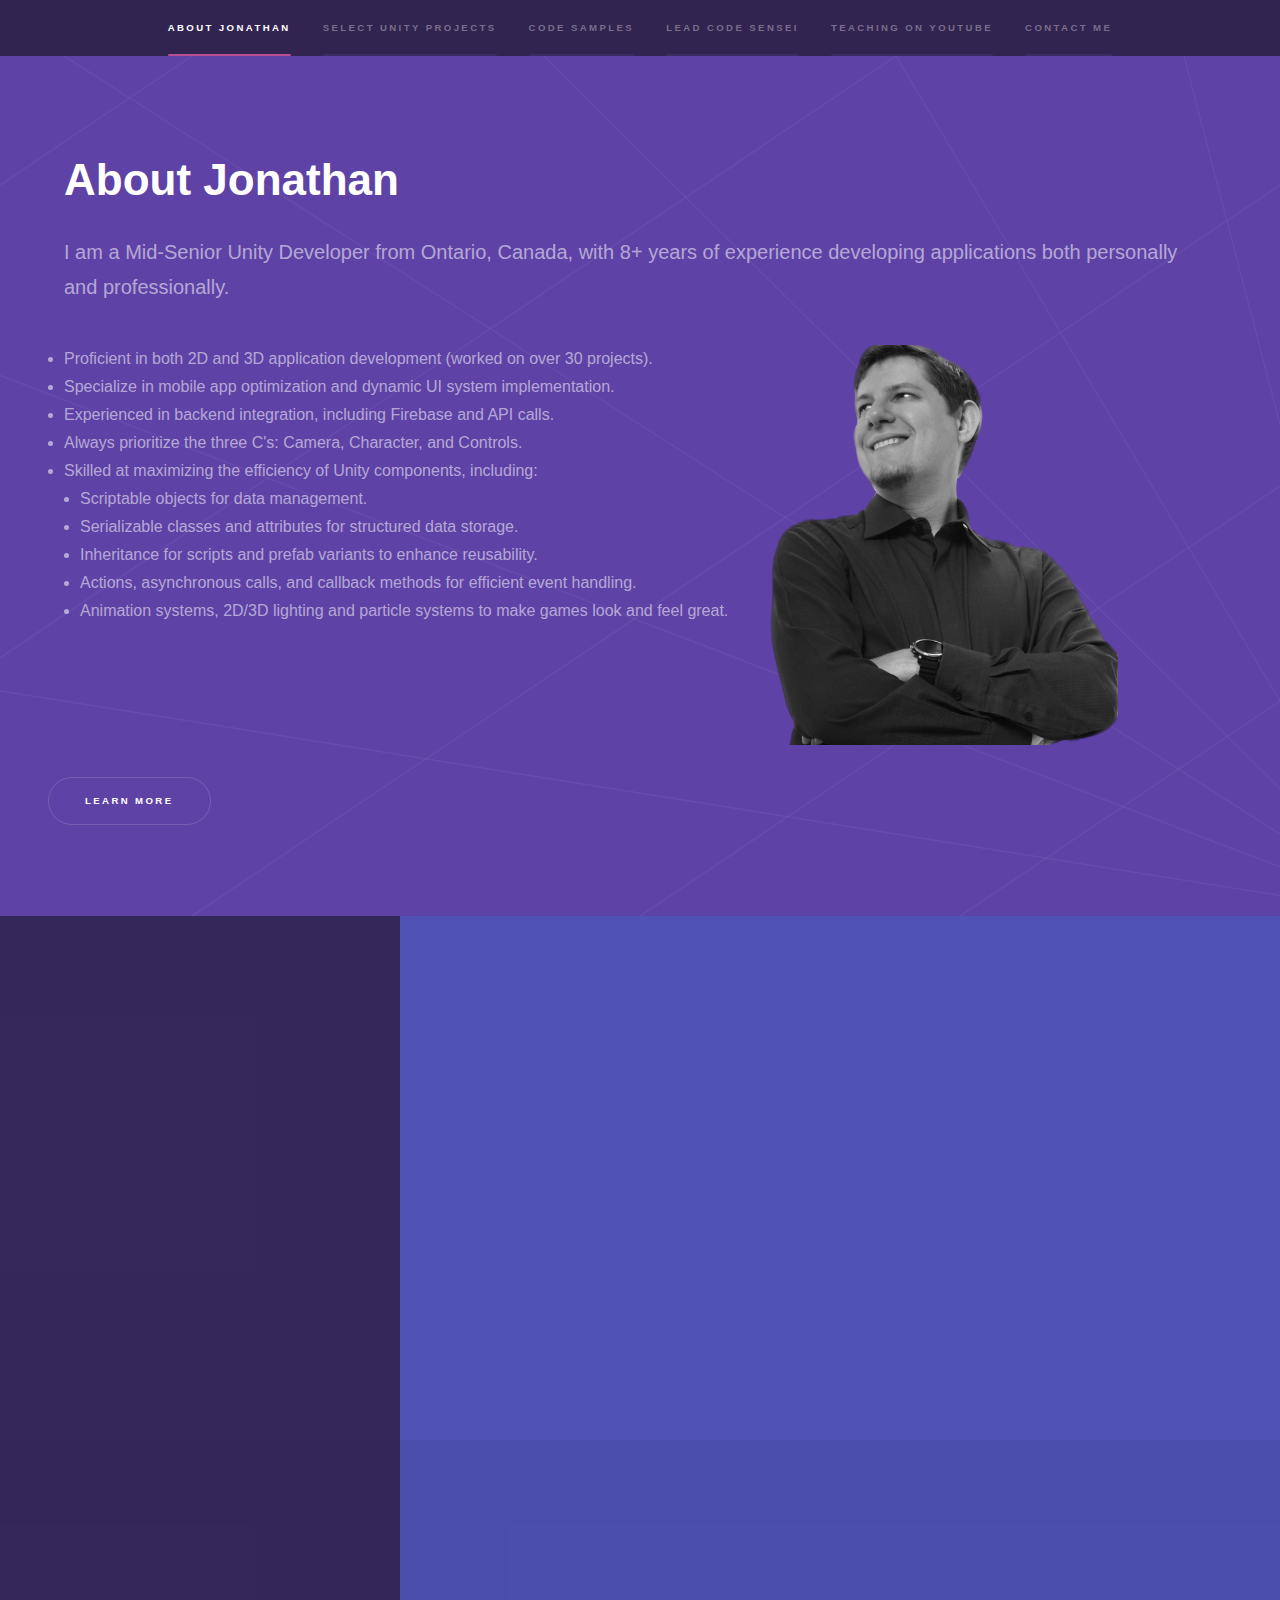
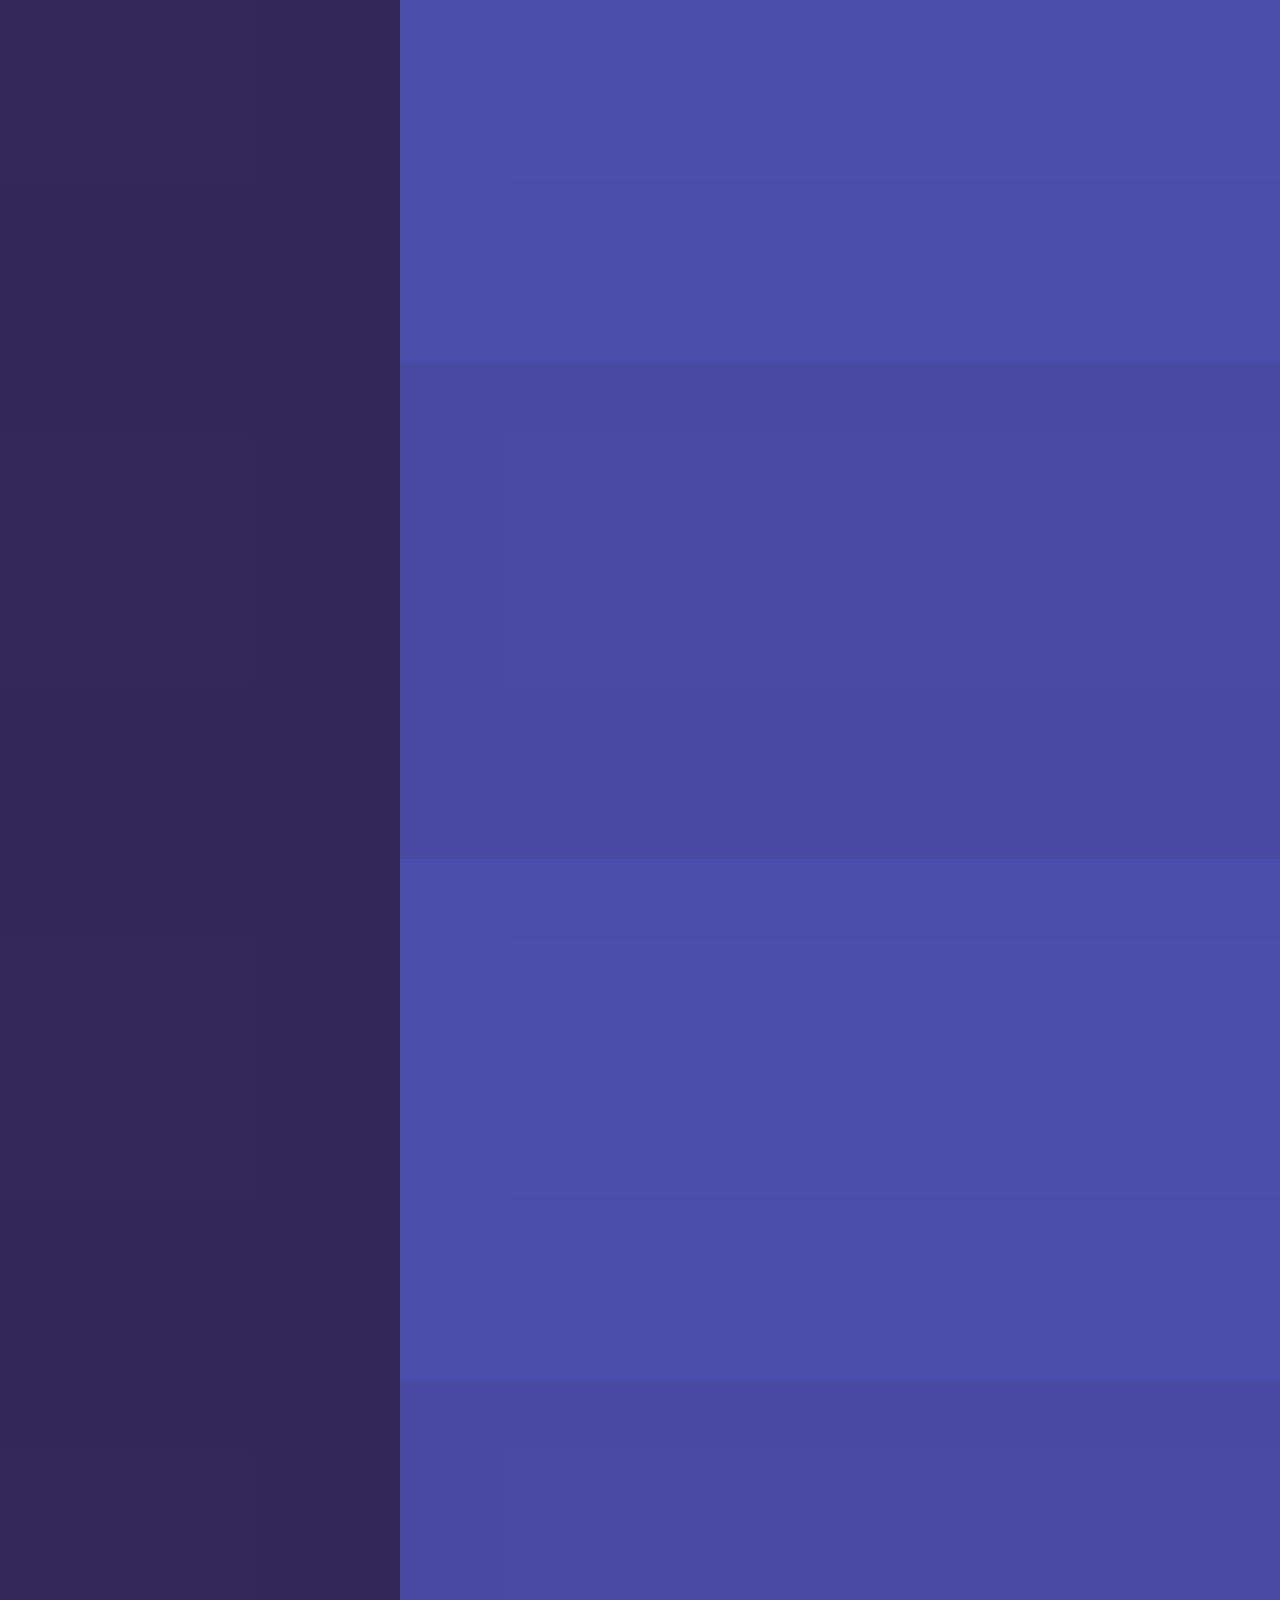
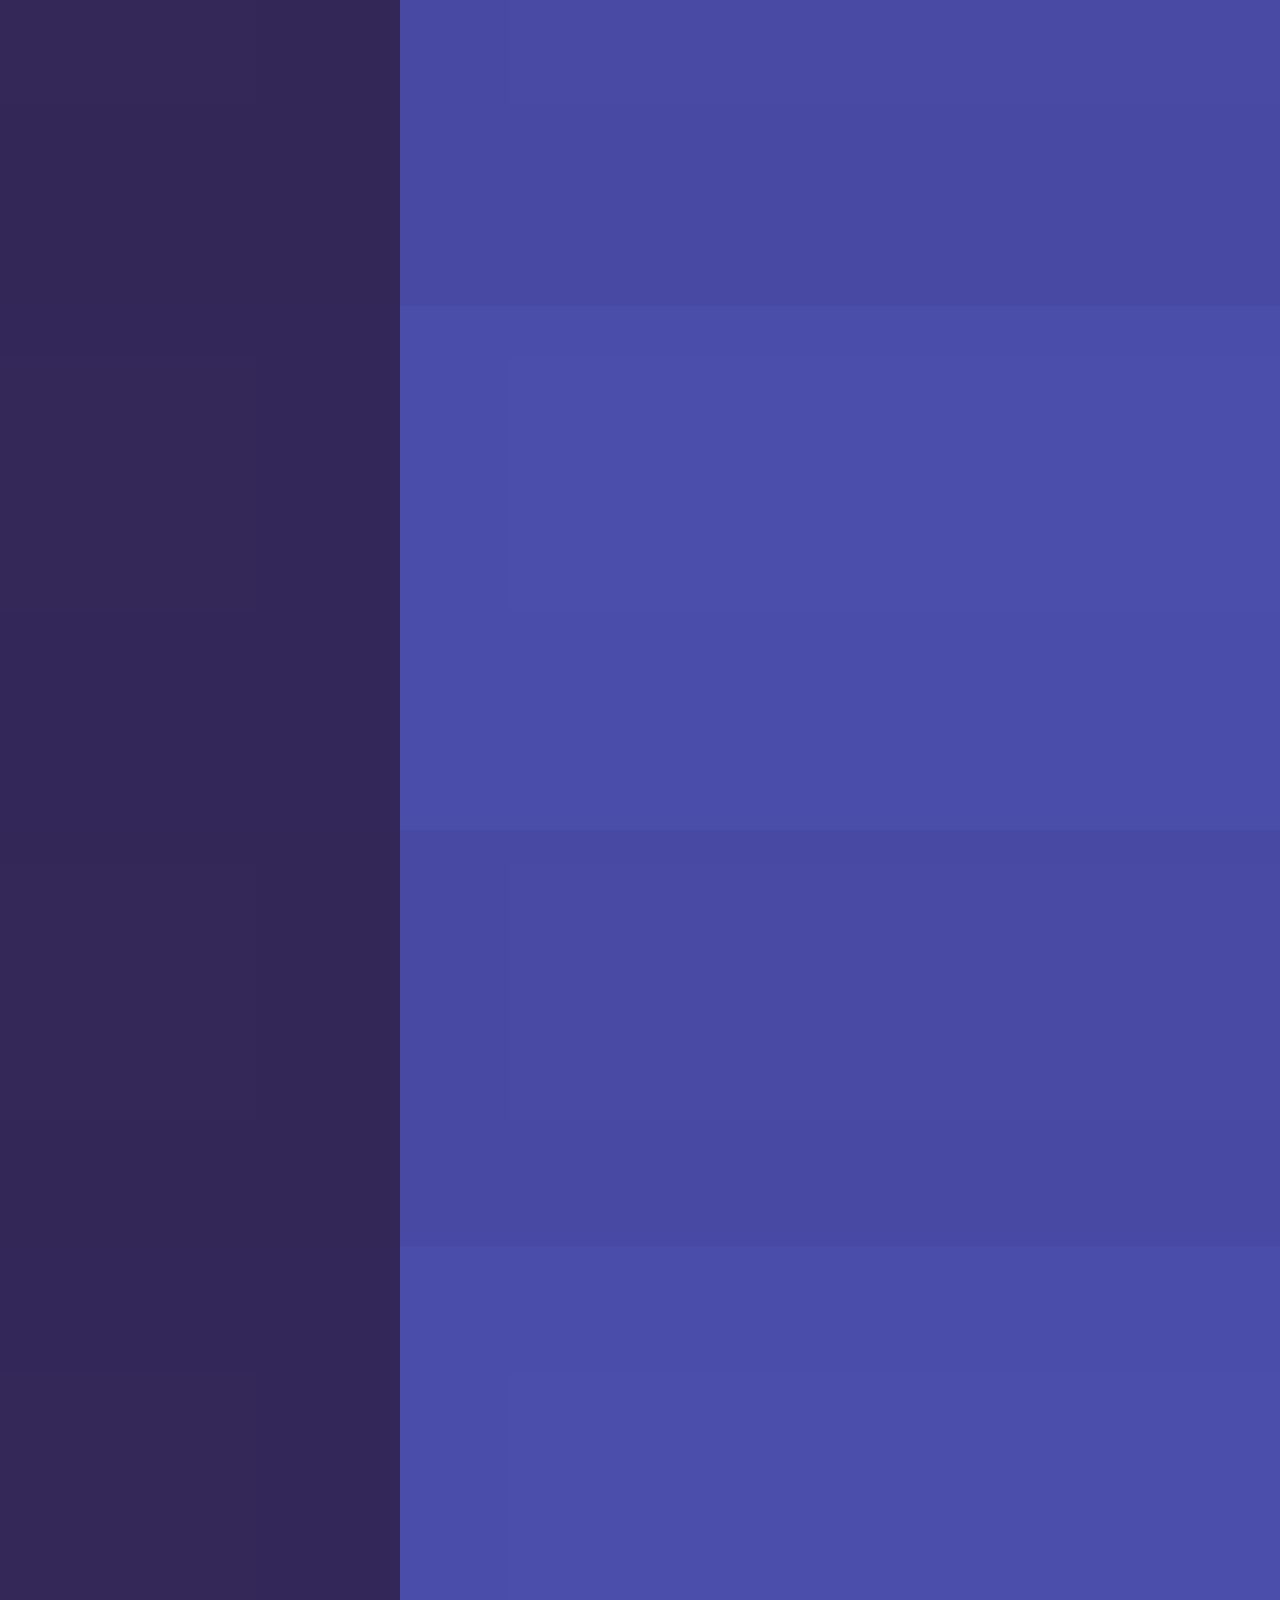
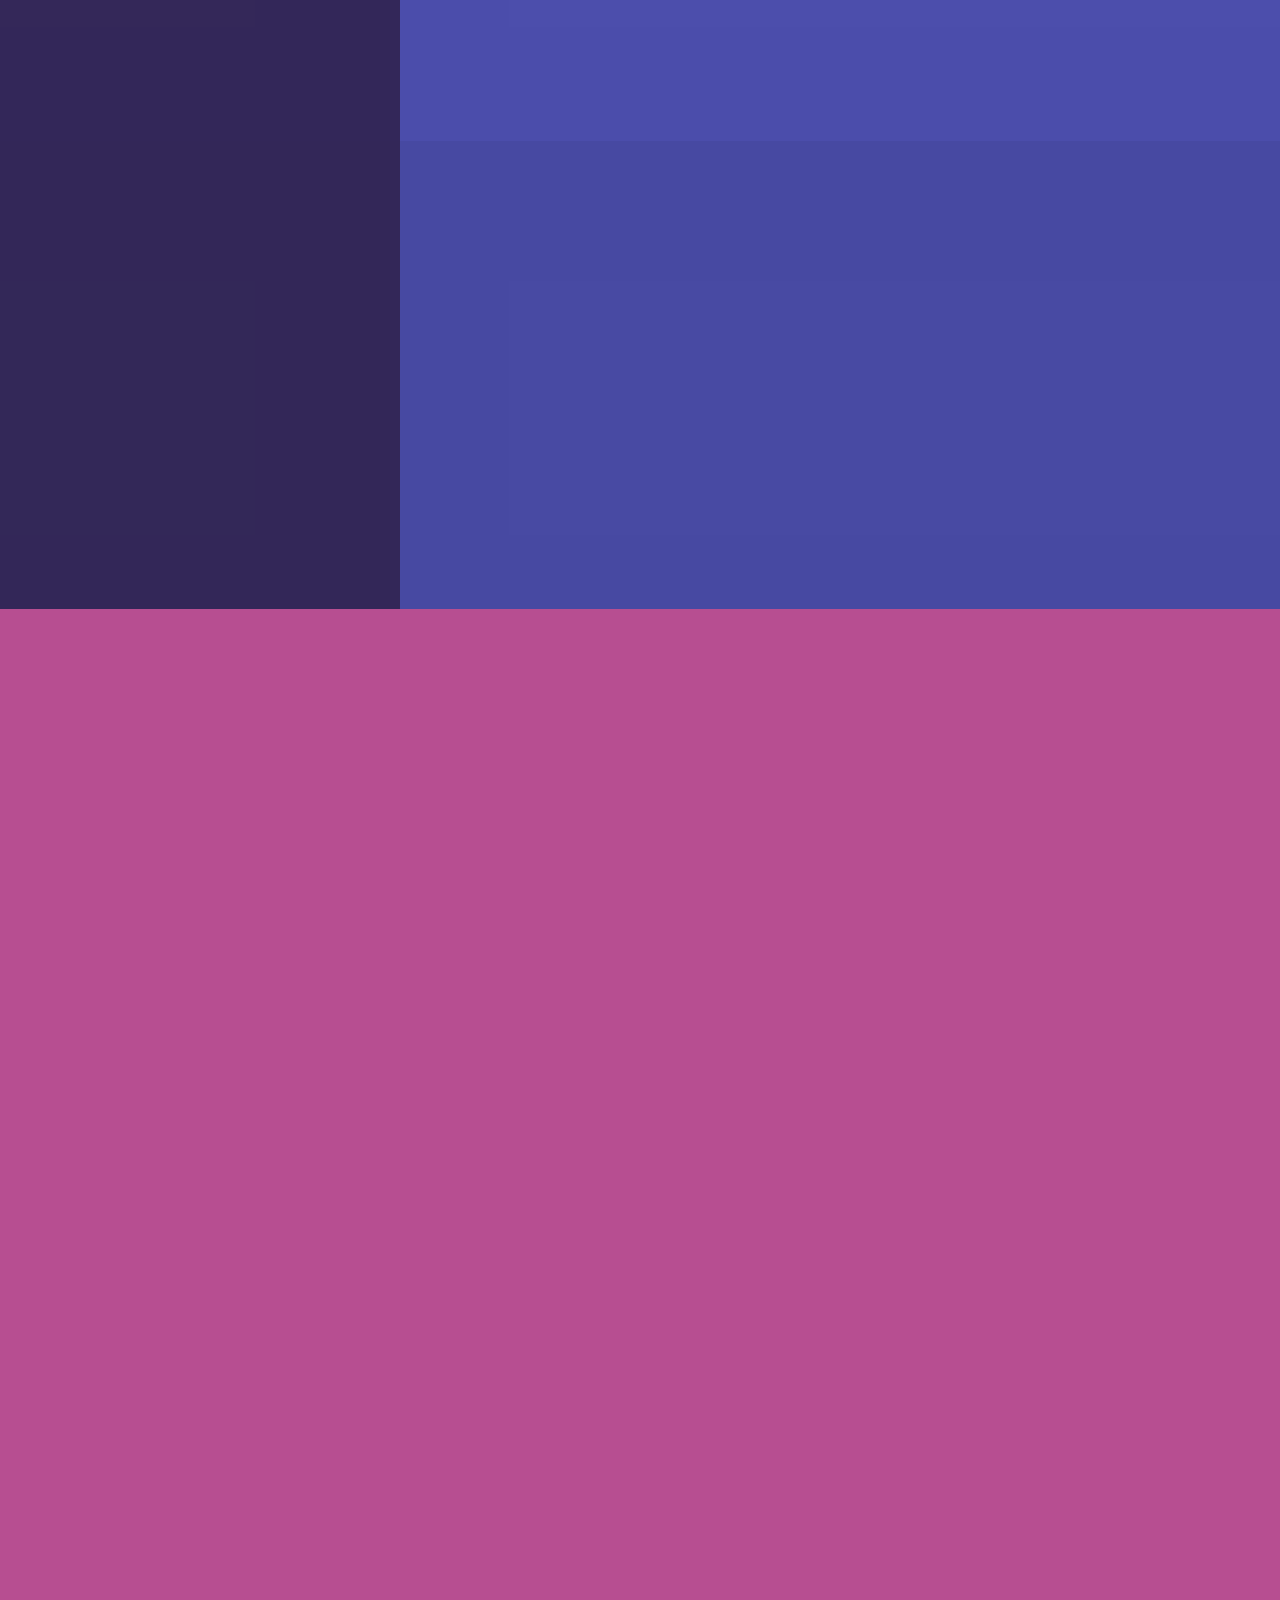
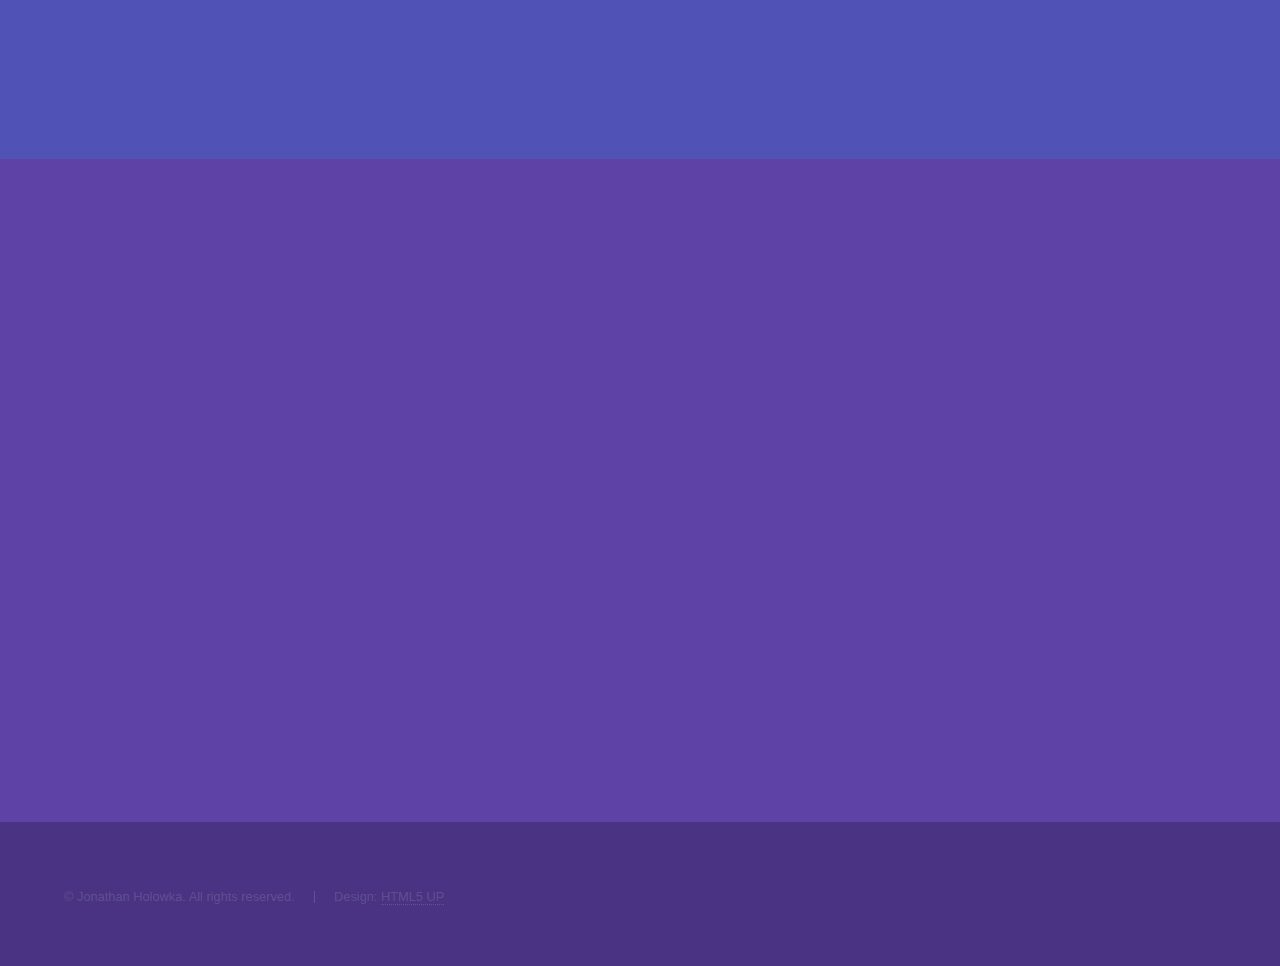
==== commit 02d9da7f: "Added sort to 15" ====
--- a/index.html
+++ b/index.html
@@ -134,6 +134,36 @@
 								</div>
 							</div>
 						</section>
+
+						<section>
+							<a href="https://wildcockatielgames.itch.io/sort-to-15" target="_blank" class="image"><img src="gifs/sort-to-15.gif" alt="Sort to 15 Gameplay" data-position="center center"/></a>
+							<div class="content">
+								<div class="inner">
+									<h2>Sort to 15</h2>
+									<p>I created a replica of another Survivor puzzle as a playable browser game on itch.io. This game
+										also went viral after being launched and was made in 1-2 weeks in my spare time.
+									</p>
+									<ul class="actions">
+										<ul>
+											<li>Sorting logic</li>
+											<li>Raycasting</li>
+											<li>Multiple game modes</li>
+											<li>High score saving</li>
+										</ul>
+										<ul>
+											<li>Unity terrains</li>
+											<li>Water shaders</li>
+											<li>Custom designed 3D board model</li>
+										</ul>
+									</ul>
+									<ul class="actions">
+										<li><a href="https://wildcockatielgames.itch.io/sort-to-15" target="_blank" class="button">Itch.io</a></li>
+										<li><a href="images/sort-to-15-dashboard.PNG" target="_blank" class="button">Game Stats</a></li>
+									</ul>
+								</div>
+							</div>
+						</section>
+
 						<section>
 							<a href="https://wildcockatielgames.itch.io/ultimate-ball-sort" target="_blank" class="image"><img src="gifs/ubs.gif" alt="Ultimate Ball Sort Gameplay" data-position="center center"/></a>
 							<div class="content">
